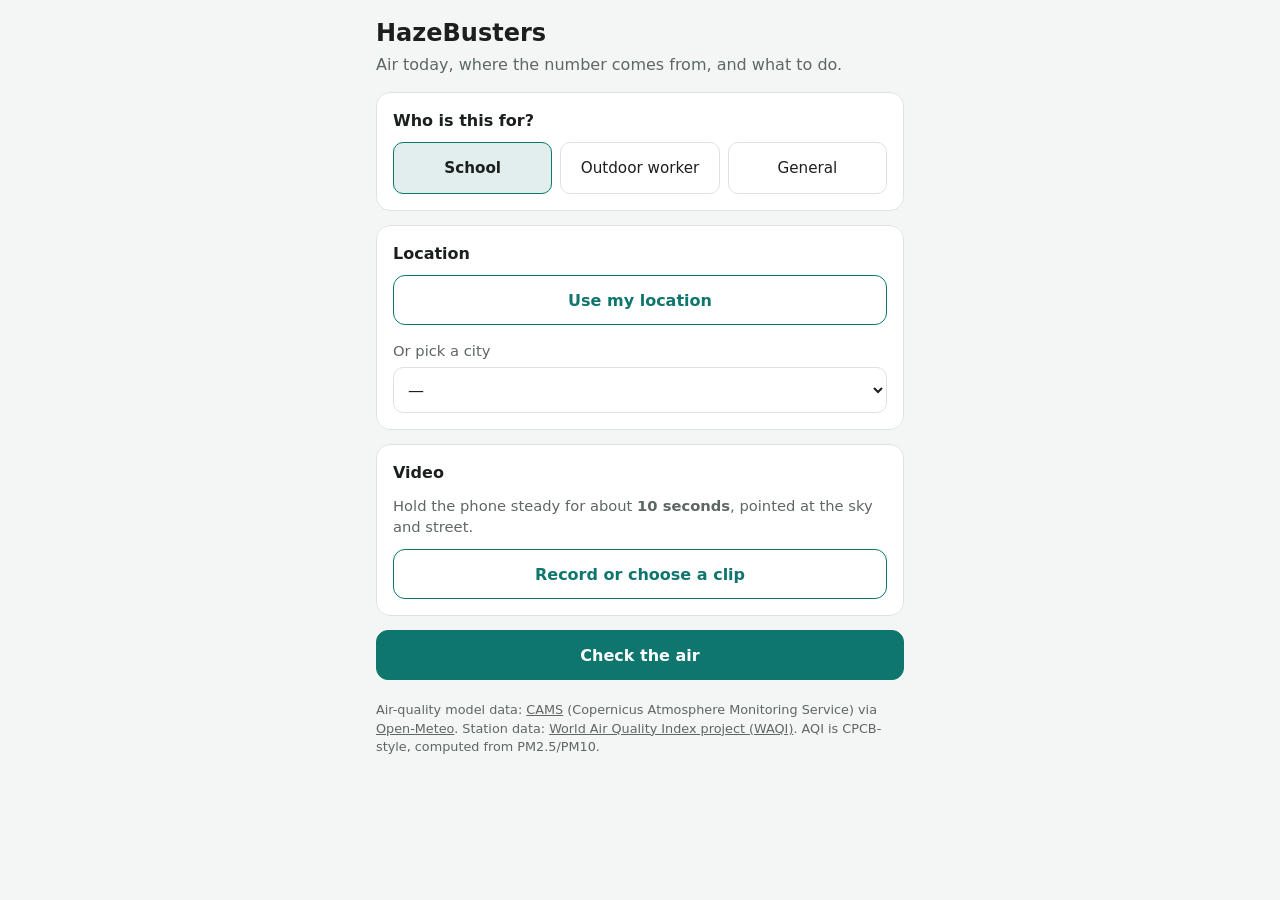
==== frontend/index.html @ 8c5110b2 "frontend: page shell, styles and API_BASE config; gitignore mock results" ====
<!doctype html>
<html lang="en">
<head>
  <meta charset="utf-8">
  <meta name="viewport" content="width=device-width, initial-scale=1, viewport-fit=cover">
  <title>HazeBusters</title>
  <meta name="description" content="How bad the air likely is today, where that number comes from, and what to do.">
  <meta name="theme-color" content="#0f766e">
  <link rel="manifest" href="manifest.webmanifest">
  <link rel="icon" href="icon.svg" type="image/svg+xml">
  <link rel="preconnect" href="https://fonts.googleapis.com">
  <link rel="preconnect" href="https://fonts.gstatic.com" crossorigin>
  <link rel="stylesheet" href="https://fonts.googleapis.com/css2?family=Noto+Sans+Devanagari:wght@400;600&display=swap">
  <link rel="stylesheet" href="styles.css">
</head>
<body>
  <header class="top">
    <h1>HazeBusters</h1>
    <p class="tag">Air today, where the number comes from, and what to do.</p>
  </header>

  <main>
    <!-- Input -->
    <section id="screen-input" class="screen">
      <form id="job-form" novalidate>
        <fieldset class="card">
          <legend>Who is this for?</legend>
          <div class="choices">
            <label class="choice"><input type="radio" name="profile" value="school" checked><span>School</span></label>
            <label class="choice"><input type="radio" name="profile" value="worker"><span>Outdoor worker</span></label>
            <label class="choice"><input type="radio" name="profile" value="general"><span>General</span></label>
          </div>
        </fieldset>

        <fieldset class="card">
          <legend>Location</legend>
          <button type="button" id="btn-locate" class="btn secondary">Use my location</button>
          <p id="loc-status" class="muted" aria-live="polite"></p>
          <label for="city" class="sub">Or pick a city</label>
          <select id="city">
            <option value="">—</option>
            <option value="23.3441,85.3096">Ranchi</option>
            <option value="28.6139,77.2090">Delhi</option>
            <option value="17.3850,78.4867">Hyderabad</option>
            <option value="25.5941,85.1376">Patna</option>
          </select>
        </fieldset>

        <fieldset class="card">
          <legend>Video</legend>
          <p class="hint">Hold the phone steady for about <strong>10 seconds</strong>, pointed at the sky and street.</p>
          <label class="btn secondary file-btn">
            <input type="file" id="video" accept="video/*" capture="environment">
            <span id="video-label">Record or choose a clip</span>
          </label>
        </fieldset>

        <p id="form-error" class="error" role="alert" hidden></p>
        <button type="submit" class="btn primary">Check the air</button>
      </form>
    </section>

    <!-- Progress -->
    <section id="screen-progress" class="screen" hidden>
      <div class="card">
        <ol class="steps">
          <li data-step="create">Starting</li>
          <li data-step="upload">Uploading <span id="upload-pct"></span>
            <progress id="upload-bar" max="100" value="0"></progress></li>
          <li data-step="analyse">Analysing</li>
          <li data-step="done">Done</li>
        </ol>
      </div>
      <div id="progress-error" class="card error-card" hidden>
        <p id="progress-error-msg" role="alert"></p>
        <div class="row">
          <button type="button" id="btn-retry" class="btn primary">Retry</button>
          <button type="button" class="btn secondary js-restart">Start over</button>
        </div>
      </div>
    </section>

    <!-- Result -->
    <section id="screen-result" class="screen" hidden>
      <div id="result"></div>
      <button type="button" class="btn secondary js-restart">New check</button>
    </section>
  </main>

  <footer class="credits">
    <p>Air-quality model data: <a href="https://atmosphere.copernicus.eu/" rel="noopener">CAMS</a>
      (Copernicus Atmosphere Monitoring Service) via <a href="https://open-meteo.com/" rel="noopener">Open-Meteo</a>.
      Station data: <a href="https://aqicn.org/" rel="noopener">World Air Quality Index project (WAQI)</a>.
      AQI is CPCB-style, computed from PM2.5/PM10.</p>
  </footer>

  <script src="config.js"></script>
  <script src="format.js"></script>
  <script src="api.js"></script>
  <script src="result.js"></script>
  <script src="app.js"></script>
</body>
</html>
---- frontend/styles.css ----
:root {
  --bg: #f4f6f5;
  --card: #ffffff;
  --text: #1b1f1e;
  --muted: #5d6764;
  --line: #dde3e1;
  --accent: #0f766e;
  --accent-text: #ffffff;
  --err: #b42318;
  --band0: #2e9d4f;  /* Good/Satisfactory */
  --band1: #e08a00;  /* Moderate/Poor */
  --band2: #b42318;  /* Very Poor/Severe */
  --yes: #2e9d4f;
  --limit: #e08a00;
  --no: #b42318;
  --radius: 14px;
  font-family: system-ui, -apple-system, "Segoe UI", Roboto, sans-serif;
}

@media (prefers-color-scheme: dark) {
  :root {
    --bg: #111514;
    --card: #1b2120;
    --text: #e8eceb;
    --muted: #9aa5a2;
    --line: #2d3533;
    --accent: #2dd4bf;
    --accent-text: #0b1a18;
    --err: #f97066;
  }
}

* { box-sizing: border-box; }

body {
  margin: 0;
  background: var(--bg);
  color: var(--text);
  font-size: 16px;
  line-height: 1.45;
  -webkit-text-size-adjust: 100%;
}

.top, main, .credits {
  max-width: 560px;
  margin: 0 auto;
  padding: 0 16px;
}

.top { padding-top: max(16px, env(safe-area-inset-top)); }
.top h1 { margin: 0; font-size: 1.5rem; }
.tag { margin: 2px 0 16px; color: var(--muted); }

[hidden] { display: none !important; }

.card {
  background: var(--card);
  border: 1px solid var(--line);
  border-radius: var(--radius);
  padding: 16px;
  margin: 0 0 14px;
  min-width: 0;
}

fieldset.card legend {
  float: left;
  width: 100%;
  padding: 0;
  margin-bottom: 10px;
  font-weight: 600;
}
fieldset.card legend + * { clear: both; }

.muted, .sub, .hint { color: var(--muted); font-size: 0.92rem; }
.sub { display: block; margin: 12px 0 6px; }
.hint { margin: 0 0 12px; }

.choices { display: grid; grid-template-columns: repeat(3, 1fr); gap: 8px; }
.choice { position: relative; }
.choice input { position: absolute; opacity: 0; }
.choice span {
  display: flex;
  align-items: center;
  justify-content: center;
  min-height: 52px;
  padding: 8px;
  text-align: center;
  border: 1.5px solid var(--line);
  border-radius: 10px;
  font-size: 0.95rem;
}
.choice input:checked + span { border-color: var(--accent); background: color-mix(in srgb, var(--accent) 12%, transparent); font-weight: 600; }
.choice input:focus-visible + span { outline: 2px solid var(--accent); outline-offset: 2px; }

select {
  width: 100%;
  min-height: 46px;
  padding: 8px 10px;
  font: inherit;
  color: inherit;
  background: var(--card);
  border: 1.5px solid var(--line);
  border-radius: 10px;
}

.btn {
  display: flex;
  align-items: center;
  justify-content: center;
  width: 100%;
  min-height: 50px;
  padding: 10px 16px;
  font: inherit;
  font-weight: 600;
  border-radius: 12px;
  border: 1.5px solid var(--accent);
  cursor: pointer;
  text-align: center;
}
.btn.primary { background: var(--accent); color: var(--accent-text); }
.btn.secondary { background: transparent; color: var(--accent); }
.btn:disabled { opacity: 0.55; }
.row { display: flex; gap: 10px; }
.row .btn { flex: 1; }

.file-btn { position: relative; overflow: hidden; }
.file-btn input { position: absolute; inset: 0; opacity: 0; cursor: pointer; }
#video-label { overflow-wrap: anywhere; }

.error { color: var(--err); font-weight: 600; }
.error-card { border-color: var(--err); }
.error-card p { color: var(--err); font-weight: 600; margin-top: 0; }

/* Progress steps */
.steps { list-style: none; margin: 0; padding: 0; }
.steps li { position: relative; padding: 8px 0 8px 32px; color: var(--muted); }
.steps li::before {
  content: "";
  position: absolute;
  left: 4px;
  top: 12px;
  width: 14px;
  height: 14px;
  border-radius: 50%;
  border: 2px solid var(--line);
}
.steps li.active { color: var(--text); font-weight: 600; }
.steps li.active::before { border-color: var(--accent); border-top-color: transparent; animation: spin 0.9s linear infinite; }
.steps li.done { color: var(--text); }
.steps li.done::before { background: var(--accent); border-color: var(--accent); }
.steps li.failed::before { background: var(--err); border-color: var(--err); }
.steps progress { display: block; width: 100%; height: 8px; margin-top: 6px; }
@keyframes spin { to { transform: rotate(360deg); } }
@media (prefers-reduced-motion: reduce) { .steps li.active::before { animation: none; } }

/* Result */
.decision { border-width: 0; color: #fff; }
.decision.yes { background: var(--yes); }
.decision.limit { background: var(--limit); }
.decision.no { background: var(--no); }
.decision .when { margin: 0; opacity: 0.9; font-size: 0.95rem; }
.decision .verdict { margin: 2px 0 6px; font-size: 1.7rem; line-height: 1.15; }
.decision .window { margin: 0 0 6px; font-size: 1.1rem; font-weight: 600; }
.decision .reason { margin: 0; }

.aqi-head { display: flex; align-items: baseline; gap: 12px; flex-wrap: wrap; }
.aqi-num { font-size: 2.6rem; font-weight: 700; line-height: 1; }
.pill {
  display: inline-block;
  padding: 3px 10px;
  border-radius: 999px;
  color: #fff;
  font-size: 0.9rem;
  font-weight: 600;
}
.b0 { background: var(--band0); }
.b1 { background: var(--band1); }
.b2 { background: var(--band2); }
.card h2 { font-size: 1rem; margin: 0 0 10px; }
.kv { margin: 10px 0 0; }
.kv p { margin: 4px 0; }
.conf-high { color: var(--band0); }
.conf-medium { color: var(--band1); }
.conf-low { color: var(--band2); }
ul.caveats { margin: 8px 0 0; padding-left: 18px; color: var(--muted); font-size: 0.88rem; }

.strip-day { margin: 0 0 12px; }
.strip-day h3 { font-size: 0.9rem; margin: 0 0 6px; color: var(--muted); font-weight: 600; }
.strip { display: flex; gap: 3px; align-items: flex-end; height: 96px; }
.strip .slot { flex: 1; display: flex; flex-direction: column; justify-content: flex-end; height: 100%; min-width: 0; }
.strip .bar { border-radius: 4px 4px 0 0; min-height: 4px; }
.strip .val { font-size: 0.72rem; text-align: center; color: var(--muted); }
.strip-labels { display: flex; gap: 3px; }
.strip-labels span { flex: 1; font-size: 0.7rem; text-align: center; color: var(--muted); min-width: 0; }
.legend { display: flex; gap: 12px; flex-wrap: wrap; font-size: 0.8rem; color: var(--muted); }
.legend i { display: inline-block; width: 10px; height: 10px; border-radius: 2px; margin-right: 4px; vertical-align: -1px; }

.cause { display: flex; justify-content: space-between; padding: 6px 0; border-bottom: 1px solid var(--line); }
.cause:last-of-type { border-bottom: 0; }
.cause .yes { color: var(--err); font-weight: 600; }
.cam { display: block; width: 100%; border-radius: 10px; margin-top: 10px; }

.tabs { display: flex; gap: 6px; margin-bottom: 10px; }
.tabs button {
  flex: 1;
  min-height: 42px;
  font: inherit;
  font-weight: 600;
  color: var(--muted);
  background: transparent;
  border: 1.5px solid var(--line);
  border-radius: 10px;
  cursor: pointer;
}
.tabs button[aria-selected="true"] { color: var(--accent); border-color: var(--accent); }
.advice-text { white-space: pre-line; margin: 0 0 10px; }
[lang="hi"] { font-family: "Noto Sans Devanagari", system-ui, sans-serif; line-height: 1.7; }
audio { width: 100%; }

.credits { padding-top: 8px; padding-bottom: max(24px, env(safe-area-inset-bottom)); color: var(--muted); font-size: 0.8rem; }
.credits a { color: inherit; }
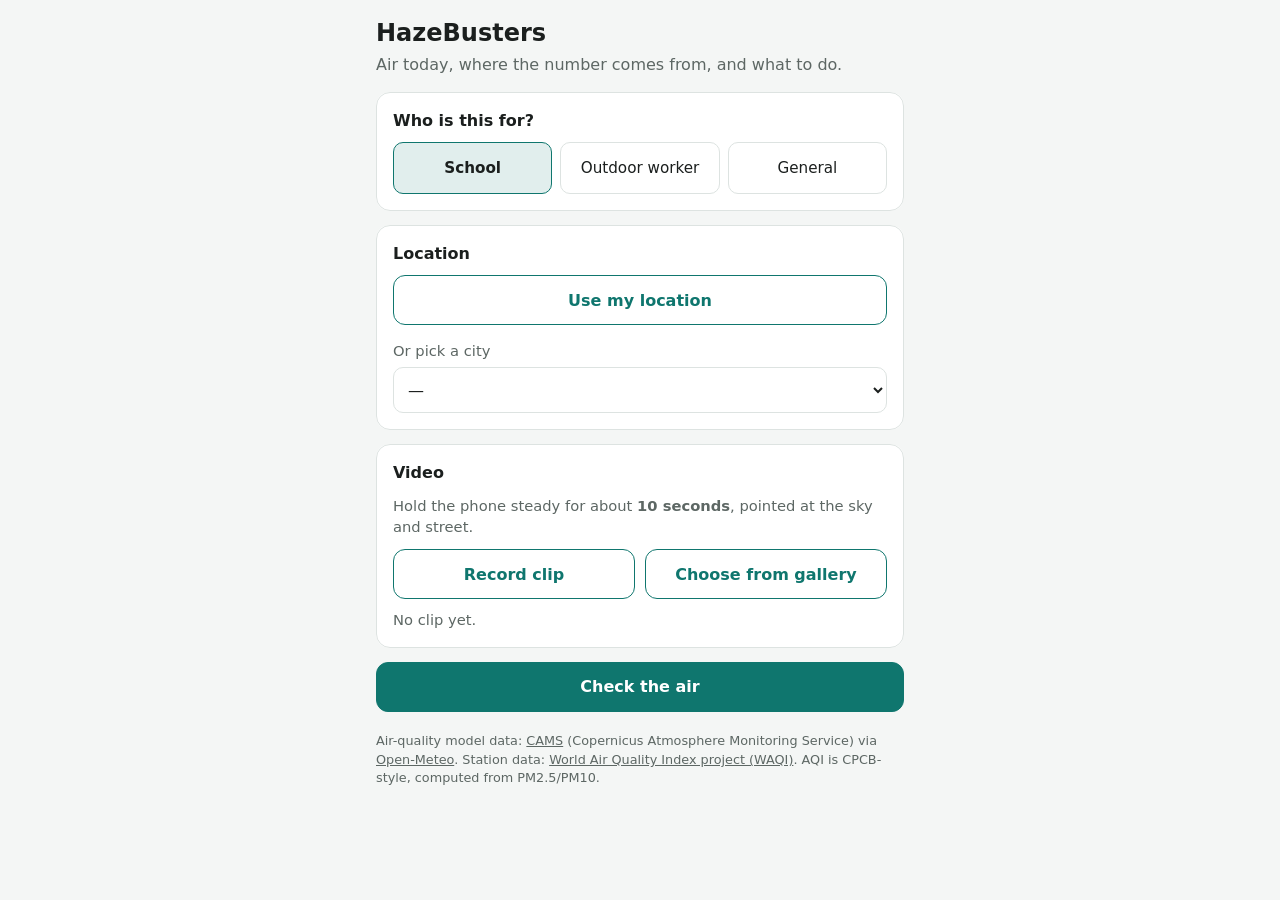
==== commit 25aad688: "frontend: Record clip / Choose from gallery buttons; warn over 30 s, block over 60 s or 100 MB; more" ====
--- a/frontend/index.html
+++ b/frontend/index.html
@@ -43,16 +43,29 @@
             <option value="28.6139,77.2090">Delhi</option>
             <option value="17.3850,78.4867">Hyderabad</option>
             <option value="25.5941,85.1376">Patna</option>
+            <option value="22.8046,86.2029">Jamshedpur</option>
+            <option value="23.7957,86.4304">Dhanbad</option>
+            <option value="22.5726,88.3639">Kolkata</option>
+            <option value="19.0760,72.8777">Mumbai</option>
           </select>
         </fieldset>
 
         <fieldset class="card">
           <legend>Video</legend>
           <p class="hint">Hold the phone steady for about <strong>10 seconds</strong>, pointed at the sky and street.</p>
-          <label class="btn secondary file-btn">
-            <input type="file" id="video" accept="video/*" capture="environment">
-            <span id="video-label">Record or choose a clip</span>
-          </label>
+          <div class="row">
+            <label class="btn secondary file-btn">
+              <input type="file" id="video-record" class="js-video" accept="video/*" capture="environment">
+              <span>Record clip</span>
+            </label>
+            <label class="btn secondary file-btn">
+              <input type="file" id="video-gallery" class="js-video" accept="video/*">
+              <span>Choose from gallery</span>
+            </label>
+          </div>
+          <p id="video-label" class="muted" aria-live="polite">No clip yet.</p>
+          <p id="video-warn" class="warn" hidden></p>
+          <video id="video-probe" muted playsinline preload="metadata" hidden></video>
         </fieldset>
 
         <p id="form-error" class="error" role="alert" hidden></p>
--- a/frontend/styles.css
+++ b/frontend/styles.css
@@ -125,7 +125,8 @@
 
 .file-btn { position: relative; overflow: hidden; }
 .file-btn input { position: absolute; inset: 0; opacity: 0; cursor: pointer; }
-#video-label { overflow-wrap: anywhere; }
+#video-label { margin: 10px 0 0; overflow-wrap: anywhere; }
+.warn { margin: 6px 0 0; color: var(--band1); font-weight: 600; }
 
 .error { color: var(--err); font-weight: 600; }
 .error-card { border-color: var(--err); }
@@ -182,7 +183,10 @@
 .conf-high { color: var(--band0); }
 .conf-medium { color: var(--band1); }
 .conf-low { color: var(--band2); }
-ul.caveats { margin: 8px 0 0; padding-left: 18px; color: var(--muted); font-size: 0.88rem; }
+.caveat { margin: 10px 0 0; color: var(--muted); font-size: 0.88rem; }
+details.caveats { margin-top: 6px; color: var(--muted); font-size: 0.88rem; }
+details.caveats summary { cursor: pointer; padding: 4px 0; color: var(--accent); font-weight: 600; }
+details.caveats ul { margin: 4px 0 0; padding-left: 18px; }
 
 .strip-day { margin: 0 0 12px; }
 .strip-day h3 { font-size: 0.9rem; margin: 0 0 6px; color: var(--muted); font-weight: 600; }
@@ -197,7 +201,8 @@
 
 .cause { display: flex; justify-content: space-between; padding: 6px 0; border-bottom: 1px solid var(--line); }
 .cause:last-of-type { border-bottom: 0; }
-.cause .yes { color: var(--err); font-weight: 600; }
+.cause .likely { color: var(--band2); font-weight: 600; }
+.cause .possible { color: var(--band1); font-weight: 600; }
 .cam { display: block; width: 100%; border-radius: 10px; margin-top: 10px; }
 
 .tabs { display: flex; gap: 6px; margin-bottom: 10px; }
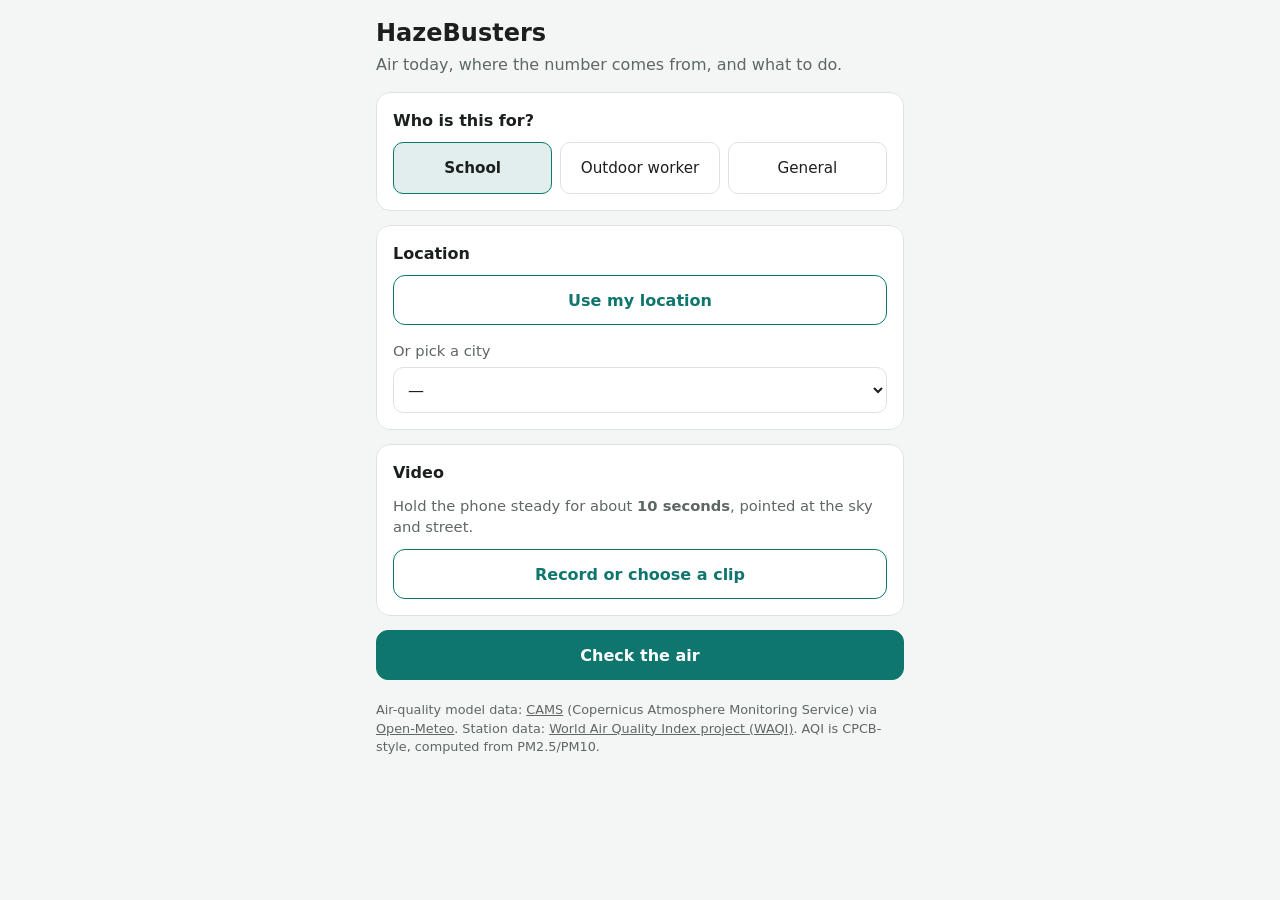
==== commit 4355205a: "Merge remote-tracking branch 'origin/main' into ml/yolo-vehicles" ====
--- a/frontend/index.html
+++ b/frontend/index.html
@@ -43,29 +43,16 @@
             <option value="28.6139,77.2090">Delhi</option>
             <option value="17.3850,78.4867">Hyderabad</option>
             <option value="25.5941,85.1376">Patna</option>
-            <option value="22.8046,86.2029">Jamshedpur</option>
-            <option value="23.7957,86.4304">Dhanbad</option>
-            <option value="22.5726,88.3639">Kolkata</option>
-            <option value="19.0760,72.8777">Mumbai</option>
           </select>
         </fieldset>
 
         <fieldset class="card">
           <legend>Video</legend>
           <p class="hint">Hold the phone steady for about <strong>10 seconds</strong>, pointed at the sky and street.</p>
-          <div class="row">
-            <label class="btn secondary file-btn">
-              <input type="file" id="video-record" class="js-video" accept="video/*" capture="environment">
-              <span>Record clip</span>
-            </label>
-            <label class="btn secondary file-btn">
-              <input type="file" id="video-gallery" class="js-video" accept="video/*">
-              <span>Choose from gallery</span>
-            </label>
-          </div>
-          <p id="video-label" class="muted" aria-live="polite">No clip yet.</p>
-          <p id="video-warn" class="warn" hidden></p>
-          <video id="video-probe" muted playsinline preload="metadata" hidden></video>
+          <label class="btn secondary file-btn">
+            <input type="file" id="video" accept="video/*" capture="environment">
+            <span id="video-label">Record or choose a clip</span>
+          </label>
         </fieldset>
 
         <p id="form-error" class="error" role="alert" hidden></p>
--- a/frontend/styles.css
+++ b/frontend/styles.css
@@ -125,8 +125,7 @@
 
 .file-btn { position: relative; overflow: hidden; }
 .file-btn input { position: absolute; inset: 0; opacity: 0; cursor: pointer; }
-#video-label { margin: 10px 0 0; overflow-wrap: anywhere; }
-.warn { margin: 6px 0 0; color: var(--band1); font-weight: 600; }
+#video-label { overflow-wrap: anywhere; }
 
 .error { color: var(--err); font-weight: 600; }
 .error-card { border-color: var(--err); }
@@ -183,10 +182,7 @@
 .conf-high { color: var(--band0); }
 .conf-medium { color: var(--band1); }
 .conf-low { color: var(--band2); }
-.caveat { margin: 10px 0 0; color: var(--muted); font-size: 0.88rem; }
-details.caveats { margin-top: 6px; color: var(--muted); font-size: 0.88rem; }
-details.caveats summary { cursor: pointer; padding: 4px 0; color: var(--accent); font-weight: 600; }
-details.caveats ul { margin: 4px 0 0; padding-left: 18px; }
+ul.caveats { margin: 8px 0 0; padding-left: 18px; color: var(--muted); font-size: 0.88rem; }
 
 .strip-day { margin: 0 0 12px; }
 .strip-day h3 { font-size: 0.9rem; margin: 0 0 6px; color: var(--muted); font-weight: 600; }
@@ -201,8 +197,7 @@
 
 .cause { display: flex; justify-content: space-between; padding: 6px 0; border-bottom: 1px solid var(--line); }
 .cause:last-of-type { border-bottom: 0; }
-.cause .likely { color: var(--band2); font-weight: 600; }
-.cause .possible { color: var(--band1); font-weight: 600; }
+.cause .yes { color: var(--err); font-weight: 600; }
 .cam { display: block; width: 100%; border-radius: 10px; margin-top: 10px; }
 
 .tabs { display: flex; gap: 6px; margin-bottom: 10px; }
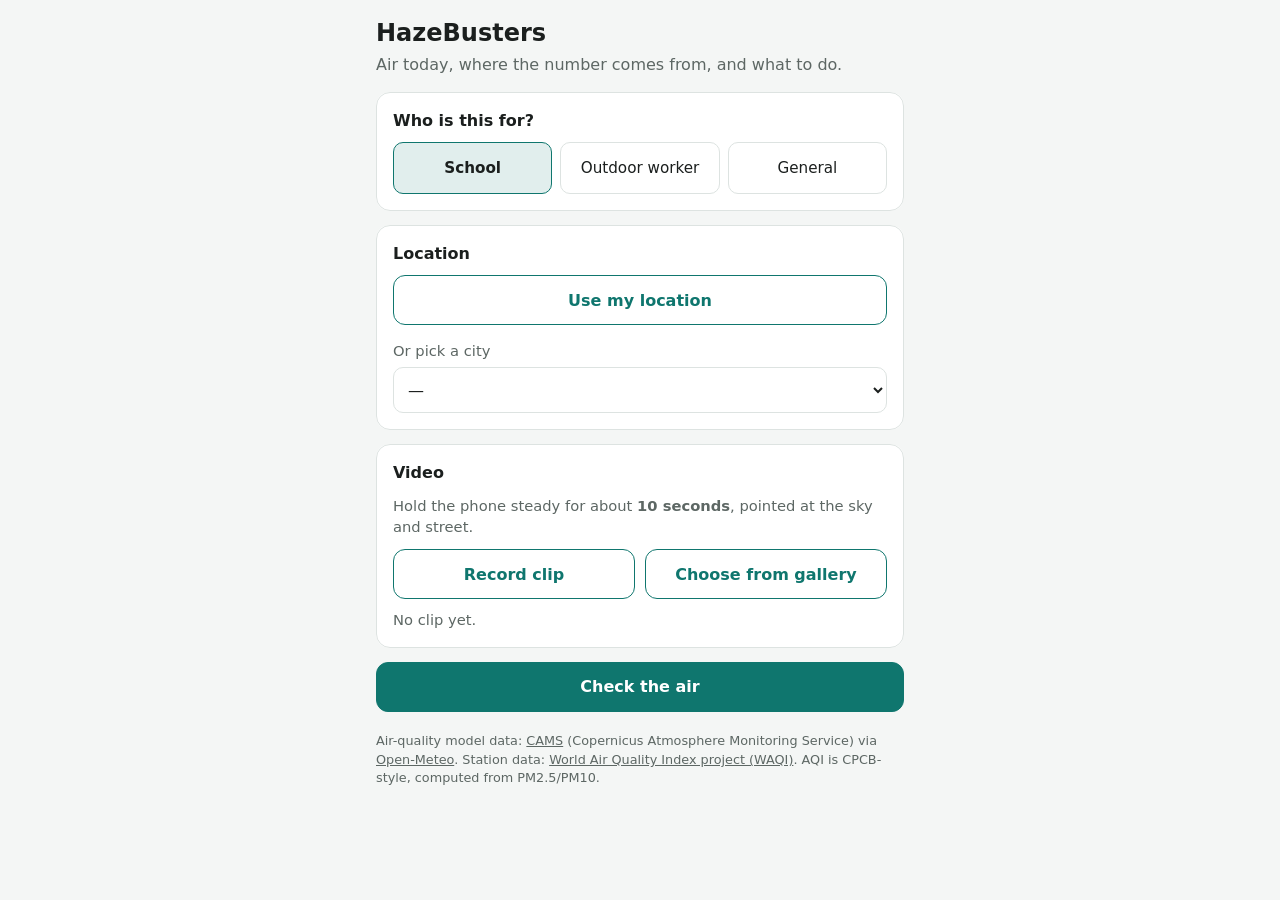
==== commit 76581c46: "Merge pull request #7 from ASR222/frontend/pwa frontend: phone-test fixes (smoke wording, caveats, g" ====
--- a/frontend/index.html
+++ b/frontend/index.html
@@ -43,16 +43,29 @@
             <option value="28.6139,77.2090">Delhi</option>
             <option value="17.3850,78.4867">Hyderabad</option>
             <option value="25.5941,85.1376">Patna</option>
+            <option value="22.8046,86.2029">Jamshedpur</option>
+            <option value="23.7957,86.4304">Dhanbad</option>
+            <option value="22.5726,88.3639">Kolkata</option>
+            <option value="19.0760,72.8777">Mumbai</option>
           </select>
         </fieldset>
 
         <fieldset class="card">
           <legend>Video</legend>
           <p class="hint">Hold the phone steady for about <strong>10 seconds</strong>, pointed at the sky and street.</p>
-          <label class="btn secondary file-btn">
-            <input type="file" id="video" accept="video/*" capture="environment">
-            <span id="video-label">Record or choose a clip</span>
-          </label>
+          <div class="row">
+            <label class="btn secondary file-btn">
+              <input type="file" id="video-record" class="js-video" accept="video/*" capture="environment">
+              <span>Record clip</span>
+            </label>
+            <label class="btn secondary file-btn">
+              <input type="file" id="video-gallery" class="js-video" accept="video/*">
+              <span>Choose from gallery</span>
+            </label>
+          </div>
+          <p id="video-label" class="muted" aria-live="polite">No clip yet.</p>
+          <p id="video-warn" class="warn" hidden></p>
+          <video id="video-probe" muted playsinline preload="metadata" hidden></video>
         </fieldset>
 
         <p id="form-error" class="error" role="alert" hidden></p>
--- a/frontend/styles.css
+++ b/frontend/styles.css
@@ -125,7 +125,8 @@
 
 .file-btn { position: relative; overflow: hidden; }
 .file-btn input { position: absolute; inset: 0; opacity: 0; cursor: pointer; }
-#video-label { overflow-wrap: anywhere; }
+#video-label { margin: 10px 0 0; overflow-wrap: anywhere; }
+.warn { margin: 6px 0 0; color: var(--band1); font-weight: 600; }
 
 .error { color: var(--err); font-weight: 600; }
 .error-card { border-color: var(--err); }
@@ -182,7 +183,10 @@
 .conf-high { color: var(--band0); }
 .conf-medium { color: var(--band1); }
 .conf-low { color: var(--band2); }
-ul.caveats { margin: 8px 0 0; padding-left: 18px; color: var(--muted); font-size: 0.88rem; }
+.caveat { margin: 10px 0 0; color: var(--muted); font-size: 0.88rem; }
+details.caveats { margin-top: 6px; color: var(--muted); font-size: 0.88rem; }
+details.caveats summary { cursor: pointer; padding: 4px 0; color: var(--accent); font-weight: 600; }
+details.caveats ul { margin: 4px 0 0; padding-left: 18px; }
 
 .strip-day { margin: 0 0 12px; }
 .strip-day h3 { font-size: 0.9rem; margin: 0 0 6px; color: var(--muted); font-weight: 600; }
@@ -197,7 +201,8 @@
 
 .cause { display: flex; justify-content: space-between; padding: 6px 0; border-bottom: 1px solid var(--line); }
 .cause:last-of-type { border-bottom: 0; }
-.cause .yes { color: var(--err); font-weight: 600; }
+.cause .likely { color: var(--band2); font-weight: 600; }
+.cause .possible { color: var(--band1); font-weight: 600; }
 .cam { display: block; width: 100%; border-radius: 10px; margin-top: 10px; }
 
 .tabs { display: flex; gap: 6px; margin-bottom: 10px; }
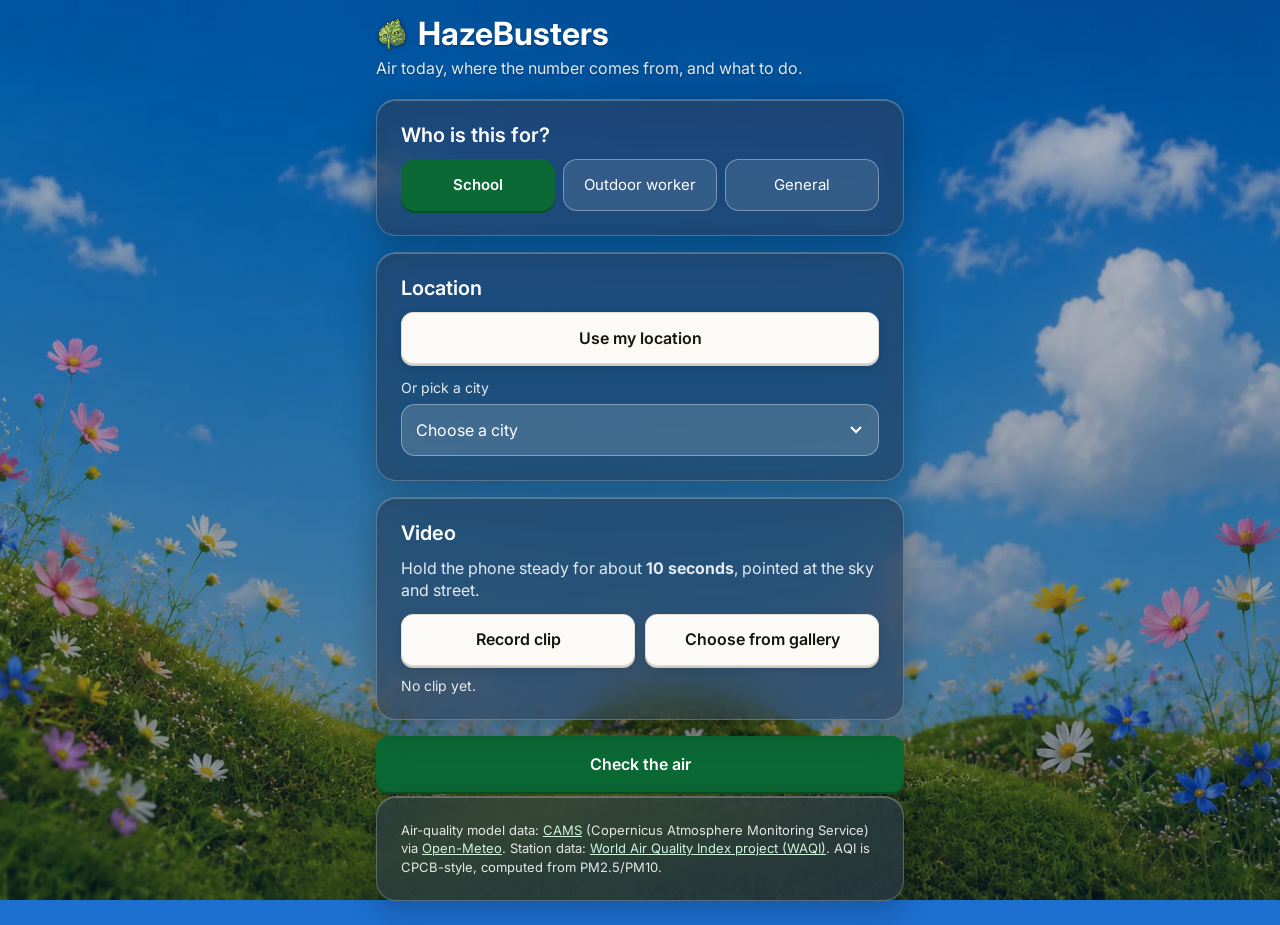
==== commit 0c1ffa7a: "frontend: glass-over-sky reskin per design/DESIGN.md (plain CSS): static WebP sky with mobile blur a" ====
--- a/frontend/index.html
+++ b/frontend/index.html
@@ -5,17 +5,29 @@
   <meta name="viewport" content="width=device-width, initial-scale=1, viewport-fit=cover">
   <title>HazeBusters</title>
   <meta name="description" content="How bad the air likely is today, where that number comes from, and what to do.">
-  <meta name="theme-color" content="#0f766e">
+  <meta name="theme-color" content="#0b3d78">
   <link rel="manifest" href="manifest.webmanifest">
-  <link rel="icon" href="icon.svg" type="image/svg+xml">
+  <link rel="icon" href="icons/leaf-32.png" type="image/png" sizes="32x32">
+  <link rel="apple-touch-icon" href="icons/leaf-192.png">
+  <link rel="preload" as="image" href="bg/bg-portrait.webp" media="(max-width: 767px)" fetchpriority="high">
+  <link rel="preload" as="image" href="bg/bg.webp" media="(min-width: 768px)" fetchpriority="high">
   <link rel="preconnect" href="https://fonts.googleapis.com">
   <link rel="preconnect" href="https://fonts.gstatic.com" crossorigin>
-  <link rel="stylesheet" href="https://fonts.googleapis.com/css2?family=Noto+Sans+Devanagari:wght@400;600&display=swap">
+  <link rel="stylesheet" href="https://fonts.googleapis.com/css2?family=Inter:wght@400;500;600;700&family=JetBrains+Mono:wght@400;500;700&family=Noto+Sans+Devanagari:wght@400;600&display=swap">
   <link rel="stylesheet" href="styles.css">
 </head>
 <body>
+  <!-- Static sky: one fixed layer (not background-attachment: fixed, which iOS Safari breaks). -->
+  <div class="sky" aria-hidden="true">
+    <picture>
+      <source media="(max-width: 767px)" srcset="bg/bg-portrait.webp">
+      <img src="bg/bg.webp" alt="" fetchpriority="high" decoding="async">
+    </picture>
+    <div class="scrim"></div>
+  </div>
+
   <header class="top">
-    <h1>HazeBusters</h1>
+    <h1><img class="mark" src="icons/leaf-192.png" alt="" width="32" height="32">HazeBusters</h1>
     <p class="tag">Air today, where the number comes from, and what to do.</p>
   </header>
 
@@ -38,7 +50,7 @@
           <p id="loc-status" class="muted" aria-live="polite"></p>
           <label for="city" class="sub">Or pick a city</label>
           <select id="city">
-            <option value="">—</option>
+            <option value="">Choose a city</option>
             <option value="23.3441,85.3096">Ranchi</option>
             <option value="28.6139,77.2090">Delhi</option>
             <option value="17.3850,78.4867">Hyderabad</option>
@@ -47,6 +59,7 @@
             <option value="23.7957,86.4304">Dhanbad</option>
             <option value="22.5726,88.3639">Kolkata</option>
             <option value="19.0760,72.8777">Mumbai</option>
+            <option value="22.7196,75.8577">Indore</option>
           </select>
         </fieldset>
 
@@ -100,7 +113,7 @@
     </section>
   </main>
 
-  <footer class="credits">
+  <footer class="credits card">
     <p>Air-quality model data: <a href="https://atmosphere.copernicus.eu/" rel="noopener">CAMS</a>
       (Copernicus Atmosphere Monitoring Service) via <a href="https://open-meteo.com/" rel="noopener">Open-Meteo</a>.
       Station data: <a href="https://aqicn.org/" rel="noopener">World Air Quality Index project (WAQI)</a>.
--- a/frontend/styles.css
+++ b/frontend/styles.css
@@ -1,80 +1,146 @@
+/* Glass-over-sky look (design/DESIGN.md §4, §5, §7b, §8), plain CSS. */
 :root {
-  --bg: #f4f6f5;
-  --card: #ffffff;
-  --text: #1b1f1e;
-  --muted: #5d6764;
-  --line: #dde3e1;
-  --accent: #0f766e;
-  --accent-text: #ffffff;
-  --err: #b42318;
-  --band0: #2e9d4f;  /* Good/Satisfactory */
-  --band1: #e08a00;  /* Moderate/Poor */
-  --band2: #b42318;  /* Very Poor/Severe */
-  --yes: #2e9d4f;
-  --limit: #e08a00;
-  --no: #b42318;
-  --radius: 14px;
-  font-family: system-ui, -apple-system, "Segoe UI", Roboto, sans-serif;
-}
-
-@media (prefers-color-scheme: dark) {
-  :root {
-    --bg: #111514;
-    --card: #1b2120;
-    --text: #e8eceb;
-    --muted: #9aa5a2;
-    --line: #2d3533;
-    --accent: #2dd4bf;
-    --accent-text: #0b1a18;
-    --err: #f97066;
-  }
-}
+  color-scheme: dark;
+
+  /* Glass (§5). --glass-tint is a navy layer under the white glass so white text keeps AA over the brightest clouds. */
+  --glass-bg: rgb(255 255 255 / 0.10);
+  --glass-bg-strong: rgb(255 255 255 / 0.16);
+  --glass-tint: rgb(4 22 48 / 0.58);
+  --glass-border: rgb(255 255 255 / 0.22);
+  --glass-highlight: inset 0 1px 0 rgb(255 255 255 / 0.25);
+  --glass-shadow: 0 8px 32px rgb(0 0 0 / 0.25);
+  --glass-blur: 14px;
+  --glass-fallback: rgb(15 25 30 / 0.85);
+  --bg-blur-mobile: 8px;
+
+  /* Text */
+  --text: #ffffff;
+  --text-2: rgb(255 255 255 / 0.88);  /* DESIGN.md says 0.78; 0.88 keeps AA with a white cloud behind the card */
+  --muted: rgb(255 255 255 / 0.62);
+  --link-on-glass: #cff5dc;
+
+  /* Brand */
+  --brand: #0b6935;
+  --brand-hover: #0f7d3f;
+  --brand-pressed: #08502a;
+  --brand-disabled: #8eb8a0;
+  --brand-bright: #1fa256;
+  --warm-white: #fbfaf7;
+  --ink: #17130e;
+  --orange: #ff9a33;
+  --peach: #ffdfd2;
+
+  /* AQI (CPCB) — only for AQI meaning */
+  --aqi-good: #22c55e;
+  --aqi-satisfactory: #84cc16;
+  --aqi-moderate: #f59e0b;
+  --aqi-poor: #f97316;
+  --aqi-very-poor: #ef4444;
+  --aqi-severe: #b91c1c;
+  --amber: #fbbf24;
+  --amber-text: #fde68a;  /* amber text on glass: AA over the brightest sky */
+
+  --r-card: 20px;
+  --r-ctl: 14px;
+  --r-btn: 12px;
+  --pad: 16px;
+  --gap: 12px;
+
+  font-family: Inter, "Noto Sans Devanagari", system-ui, -apple-system, "Segoe UI", Roboto, sans-serif;
+}
+
+@media (min-width: 640px) { :root { --pad: 24px; --gap: 16px; } }
+@media (min-width: 768px) { :root { --glass-blur: 20px; } }
 
 * { box-sizing: border-box; }
-
+[hidden] { display: none !important; }
+
+html { background: #1d6fd0; }  /* behind the sky layer while the image loads */
 body {
   margin: 0;
-  background: var(--bg);
   color: var(--text);
   font-size: 16px;
-  line-height: 1.45;
+  line-height: 1.4;
   -webkit-text-size-adjust: 100%;
 }
 
-.top, main, .credits {
-  max-width: 560px;
-  margin: 0 auto;
-  padding: 0 16px;
-}
-
-.top { padding-top: max(16px, env(safe-area-inset-top)); }
-.top h1 { margin: 0; font-size: 1.5rem; }
-.tag { margin: 2px 0 16px; color: var(--muted); }
-
-[hidden] { display: none !important; }
-
+/* --- Background (§4) ---------------------------------------------------- */
+.sky { position: fixed; inset: 0; z-index: -1; overflow: hidden; background: #1d6fd0; }
+.sky img {
+  display: block;
+  width: 100%;
+  height: 100%;
+  object-fit: cover;
+  object-position: center bottom;
+  filter: blur(var(--bg-blur-mobile));
+  transform: scale(1.06);
+}
+.sky .scrim { position: absolute; inset: 0; background: linear-gradient(to bottom, rgb(0 20 50 / 0.30), rgb(0 20 50 / 0.46)); }
+@media (min-width: 768px) { .sky img { filter: none; transform: none; } }
+
+/* --- Layout (§6) -------------------------------------------------------- */
+.top, main { max-width: 560px; margin-left: auto; margin-right: auto; }
+.top { padding: calc(16px + env(safe-area-inset-top)) 16px 4px; }
+main { padding: 0 16px; }
+.top h1 {
+  display: flex;
+  align-items: center;
+  gap: 10px;
+  margin: 0;
+  font-size: 28px;
+  line-height: 1.15;
+  font-weight: 700;
+  text-shadow: 0 1px 2px rgb(0 0 0 / 0.35);
+}
+.mark { width: 32px; height: 32px; image-rendering: pixelated; filter: drop-shadow(0 1px 2px rgb(0 0 0 / 0.35)); }
+.tag { margin: 4px 0 16px; color: var(--text-2); text-shadow: 0 1px 2px rgb(0 0 0 / 0.35); }
+@media (min-width: 768px) { .top h1 { font-size: 32px; } }
+
+/* --- Glass card (§5) ---------------------------------------------------- */
 .card {
-  background: var(--card);
-  border: 1px solid var(--line);
-  border-radius: var(--radius);
-  padding: 16px;
-  margin: 0 0 14px;
+  background: linear-gradient(var(--glass-bg), var(--glass-bg)), var(--glass-tint);
+  -webkit-backdrop-filter: blur(var(--glass-blur)) saturate(140%);
+  backdrop-filter: blur(var(--glass-blur)) saturate(140%);
+  border: 1px solid var(--glass-border);
+  box-shadow: var(--glass-shadow), var(--glass-highlight);
+  border-radius: var(--r-card);
+  padding: var(--pad);
+  margin: 0 0 var(--gap);
   min-width: 0;
+}
+@supports not ((backdrop-filter: blur(1px)) or (-webkit-backdrop-filter: blur(1px))) {
+  .card { background: var(--glass-fallback); }
 }
 
 fieldset.card legend {
   float: left;
   width: 100%;
   padding: 0;
-  margin-bottom: 10px;
+  margin-bottom: 12px;
+  font-size: 18px;
   font-weight: 600;
+  line-height: 1.15;
 }
 fieldset.card legend + * { clear: both; }
-
-.muted, .sub, .hint { color: var(--muted); font-size: 0.92rem; }
-.sub { display: block; margin: 12px 0 6px; }
-.hint { margin: 0 0 12px; }
-
+.card h2 { font-size: 18px; font-weight: 600; line-height: 1.15; margin: 0 0 12px; }
+@media (min-width: 768px) { .card h2, fieldset.card legend { font-size: 20px; } }
+
+.muted, .sub { color: var(--text-2); font-size: 13px; }
+@media (min-width: 768px) { .muted, .sub { font-size: 14px; } }
+.sub { display: block; margin: 14px 0 6px; }
+.hint { margin: 0 0 12px; color: var(--text-2); }
+.eyebrow {
+  font-family: "JetBrains Mono", ui-monospace, monospace;
+  font-size: 12px;
+  font-weight: 500;
+  text-transform: uppercase;
+  letter-spacing: 0.06em;
+}
+.meta { display: inline-block; margin: 0 0 10px; padding: 4px 10px; color: var(--text); background: var(--glass-tint); border-radius: 9999px; }
+
+a { color: var(--link-on-glass); }
+
+/* --- Profile toggle (§7) ------------------------------------------------ */
 .choices { display: grid; grid-template-columns: repeat(3, 1fr); gap: 8px; }
 .choice { position: relative; }
 .choice input { position: absolute; opacity: 0; }
@@ -83,144 +149,256 @@
   align-items: center;
   justify-content: center;
   min-height: 52px;
-  padding: 8px;
+  padding: 8px 6px;
   text-align: center;
-  border: 1.5px solid var(--line);
-  border-radius: 10px;
-  font-size: 0.95rem;
-}
-.choice input:checked + span { border-color: var(--accent); background: color-mix(in srgb, var(--accent) 12%, transparent); font-weight: 600; }
-.choice input:focus-visible + span { outline: 2px solid var(--accent); outline-offset: 2px; }
-
+  font-size: 15px;
+  line-height: 1.2;
+  background: rgb(255 255 255 / 0.10);
+  border: 1px solid rgb(255 255 255 / 0.35);
+  border-radius: var(--r-ctl);
+  cursor: pointer;
+  transition: background 150ms ease;
+}
+.choice input:checked + span { background: var(--brand); border-color: var(--brand); font-weight: 600; box-shadow: 0 2px 0 var(--brand-pressed); }
+.choice input:focus-visible + span { outline: 2px solid #fff; outline-offset: 2px; }
+@media (hover: hover) { .choice input:not(:checked) + span:hover { background: rgb(255 255 255 / 0.16); } }
+
+/* --- Select ------------------------------------------------------------- */
 select {
   width: 100%;
-  min-height: 46px;
-  padding: 8px 10px;
+  min-height: 52px;
+  padding: 10px 40px 10px 14px;
   font: inherit;
-  color: inherit;
-  background: var(--card);
-  border: 1.5px solid var(--line);
-  border-radius: 10px;
-}
-
+  color: var(--text);
+  background: var(--glass-bg-strong) url("data:image/svg+xml,%3Csvg xmlns='http://www.w3.org/2000/svg' width='12' height='8'%3E%3Cpath d='M1 1l5 5 5-5' fill='none' stroke='white' stroke-width='2'/%3E%3C/svg%3E") no-repeat right 16px center;
+  border: 1px solid rgb(255 255 255 / 0.35);
+  border-radius: var(--r-ctl);
+  appearance: none;
+  -webkit-appearance: none;
+}
+select:focus-visible { outline: 2px solid #fff; outline-offset: 2px; }
+select option { color: var(--ink); background: #fff; }
+
+/* --- Buttons (§7b) ------------------------------------------------------ */
 .btn {
   display: flex;
   align-items: center;
   justify-content: center;
+  gap: 8px;
   width: 100%;
-  min-height: 50px;
+  min-height: 52px;
   padding: 10px 16px;
   font: inherit;
+  font-size: 16px;
   font-weight: 600;
-  border-radius: 12px;
-  border: 1.5px solid var(--accent);
+  line-height: 1.2;
+  text-align: center;
+  text-decoration: none;
+  border-radius: var(--r-btn);
+  border: 1px solid transparent;
   cursor: pointer;
-  text-align: center;
-}
-.btn.primary { background: var(--accent); color: var(--accent-text); }
-.btn.secondary { background: transparent; color: var(--accent); }
-.btn:disabled { opacity: 0.55; }
+  transition: background-color 150ms ease, transform 150ms ease, box-shadow 150ms ease;
+}
+.btn.primary { background: var(--brand); color: #fff; box-shadow: 0 2px 0 var(--brand-pressed), 0 4px 12px rgb(0 0 0 / 0.20); }
+.btn.secondary { background: var(--warm-white); color: var(--ink); border-color: #e3dfd6; box-shadow: 0 2px 0 #cfcabf, 0 4px 12px rgb(0 0 0 / 0.15); }
+button.btn.primary[type="submit"] { min-height: 56px; }
+@media (hover: hover) {
+  .btn.primary:hover:not(:disabled) { background: var(--brand-hover); transform: translateY(-1px); box-shadow: 0 2px 0 var(--brand-pressed), 0 8px 18px rgb(0 0 0 / 0.25); }
+  .btn.secondary:hover:not(:disabled) { background: #fff; transform: translateY(-1px); box-shadow: 0 2px 0 #cfcabf, 0 8px 18px rgb(0 0 0 / 0.20); }
+}
+.btn.primary:active:not(:disabled) { background: var(--brand-pressed); transform: translateY(1px); box-shadow: 0 1px 0 var(--brand-pressed); }
+.btn.secondary:active:not(:disabled) { background: #efece7; transform: translateY(1px); box-shadow: 0 1px 0 #cfcabf; }
+.btn:focus-visible, .file-btn:focus-within { outline: 2px solid #fff; outline-offset: 2px; }
+.btn:disabled { cursor: not-allowed; box-shadow: none; }
+.btn.primary:disabled { background: var(--brand-disabled); }
+.btn.secondary:disabled { opacity: 0.6; }
+.btn[aria-busy="true"] { cursor: progress; }
+@media (prefers-reduced-motion: reduce) { .btn, .btn:hover, .btn:active { transform: none !important; } }
+
 .row { display: flex; gap: 10px; }
 .row .btn { flex: 1; }
-
 .file-btn { position: relative; overflow: hidden; }
 .file-btn input { position: absolute; inset: 0; opacity: 0; cursor: pointer; }
 #video-label { margin: 10px 0 0; overflow-wrap: anywhere; }
-.warn { margin: 6px 0 0; color: var(--band1); font-weight: 600; }
-
-.error { color: var(--err); font-weight: 600; }
-.error-card { border-color: var(--err); }
-.error-card p { color: var(--err); font-weight: 600; margin-top: 0; }
-
-/* Progress steps */
+#loc-status { margin: 10px 0 0; }
+#loc-status:empty { display: none; }
+
+/* Messages: orange/peach (red is reserved for AQI). */
+.warn, .error, .error-card p {
+  margin: 8px 0 0;
+  padding: 8px 12px;
+  color: var(--peach);
+  font-weight: 600;
+  border-left: 3px solid var(--orange);
+  background: rgb(0 0 0 / 0.30);
+  border-radius: 8px;
+}
+#form-error { margin: 0 0 var(--gap); }
+.error-card { border-color: var(--orange); }
+.error-card p { margin: 0 0 12px; }
+
+/* --- Progress ----------------------------------------------------------- */
 .steps { list-style: none; margin: 0; padding: 0; }
-.steps li { position: relative; padding: 8px 0 8px 32px; color: var(--muted); }
+.steps li { position: relative; padding: 10px 0 10px 34px; color: var(--text-2); }
 .steps li::before {
   content: "";
   position: absolute;
   left: 4px;
-  top: 12px;
-  width: 14px;
-  height: 14px;
+  top: 13px;
+  width: 16px;
+  height: 16px;
   border-radius: 50%;
-  border: 2px solid var(--line);
+  border: 2px solid rgb(255 255 255 / 0.45);
 }
 .steps li.active { color: var(--text); font-weight: 600; }
-.steps li.active::before { border-color: var(--accent); border-top-color: transparent; animation: spin 0.9s linear infinite; }
+.steps li.active::before { border-color: var(--brand-bright); border-top-color: transparent; animation: spin 0.9s linear infinite; }
 .steps li.done { color: var(--text); }
-.steps li.done::before { background: var(--accent); border-color: var(--accent); }
-.steps li.failed::before { background: var(--err); border-color: var(--err); }
-.steps progress { display: block; width: 100%; height: 8px; margin-top: 6px; }
+.steps li.done::before { background: var(--brand-bright); border-color: var(--brand-bright); }
+.steps li.failed::before { background: var(--orange); border-color: var(--orange); }
+.steps progress { display: block; width: 100%; height: 8px; margin-top: 8px; appearance: none; -webkit-appearance: none; border: 0; border-radius: 99px; background: rgb(255 255 255 / 0.2); overflow: hidden; }
+.steps progress::-webkit-progress-bar { background: rgb(255 255 255 / 0.2); }
+.steps progress::-webkit-progress-value { background: var(--brand-bright); }
+.steps progress::-moz-progress-bar { background: var(--brand-bright); }
 @keyframes spin { to { transform: rotate(360deg); } }
-@media (prefers-reduced-motion: reduce) { .steps li.active::before { animation: none; } }
-
-/* Result */
-.decision { border-width: 0; color: #fff; }
-.decision.yes { background: var(--yes); }
-.decision.limit { background: var(--limit); }
-.decision.no { background: var(--no); }
-.decision .when { margin: 0; opacity: 0.9; font-size: 0.95rem; }
-.decision .verdict { margin: 2px 0 6px; font-size: 1.7rem; line-height: 1.15; }
-.decision .window { margin: 0 0 6px; font-size: 1.1rem; font-weight: 600; }
-.decision .reason { margin: 0; }
-
-.aqi-head { display: flex; align-items: baseline; gap: 12px; flex-wrap: wrap; }
-.aqi-num { font-size: 2.6rem; font-weight: 700; line-height: 1; }
-.pill {
+
+/* --- Result ------------------------------------------------------------- */
+#result .card, #result .share { animation: rise 250ms ease-out both; }
+#result > :nth-child(3) { animation-delay: 40ms; }
+#result > :nth-child(4) { animation-delay: 80ms; }
+#result > :nth-child(5) { animation-delay: 120ms; }
+#result > :nth-child(6) { animation-delay: 160ms; }
+#result > :nth-child(7) { animation-delay: 200ms; }
+@keyframes rise { from { transform: translateY(12px); opacity: 0; } to { transform: none; opacity: 1; } }
+
+/* AQI colour classes (by CPCB category) */
+.c-good { --c: var(--aqi-good); --t: rgb(34 197 94 / 0.28); }
+.c-satisfactory { --c: var(--aqi-satisfactory); --t: rgb(132 204 22 / 0.28); }
+.c-moderate { --c: var(--aqi-moderate); --t: rgb(245 158 11 / 0.30); }
+.c-poor { --c: var(--aqi-poor); --t: rgb(249 115 22 / 0.30); }
+.c-very-poor { --c: var(--aqi-very-poor); --t: rgb(239 68 68 / 0.30); }
+.c-severe { --c: var(--aqi-severe); --t: rgb(185 28 28 / 0.35); }
+
+/* Verdict hero: tinted glass + band border + icon and word (§7) */
+.decision { --c: var(--aqi-good); --t: rgb(34 197 94 / 0.28); }
+.decision.limit { --c: var(--aqi-moderate); --t: rgb(245 158 11 / 0.30); }
+.decision.no { --c: var(--aqi-very-poor); --t: rgb(239 68 68 / 0.30); }
+.card.decision { background: linear-gradient(var(--t), var(--t)), var(--glass-tint); border-color: var(--c); }
+.decision .when { margin: 0; color: var(--text-2); }
+.decision .verdict { display: flex; align-items: center; gap: 10px; margin: 6px 0 4px; font-size: 28px; line-height: 1.15; font-weight: 700; }
+.decision .verdict::before {
+  flex: none;
+  display: grid;
+  place-items: center;
+  width: 32px;
+  height: 32px;
+  border-radius: 50%;
+  background: var(--c);
+  color: #0b1a10;
+  font-size: 18px;
+  font-weight: 700;
+  content: "✓";
+}
+.decision.limit .verdict::before { content: "!"; }
+.decision.no .verdict::before { content: "✕"; color: #fff; }
+.decision .window { margin: 0 0 6px; font-size: 18px; font-weight: 600; }
+.decision .reason { margin: 0; color: var(--text-2); }
+@media (min-width: 768px) { .decision .verdict { font-size: 32px; } }
+
+.share { display: flex; gap: 10px; align-items: center; flex-wrap: wrap; margin: 0 0 var(--gap); }
+.share .btn { flex: 1; width: auto; min-height: 48px; }
+#share-status { flex-basis: 100%; color: var(--text); font-weight: 600; text-shadow: 0 1px 2px rgb(0 0 0 / 0.5); }
+#share-status:empty { display: none; }
+
+.aqi-head { display: flex; align-items: center; gap: 12px; flex-wrap: wrap; }
+.aqi-num { font-size: 64px; font-weight: 700; line-height: 1; font-variant-numeric: tabular-nums; }
+@media (min-width: 768px) { .aqi-num { font-size: 72px; } }
+.pill, .badge {
   display: inline-block;
-  padding: 3px 10px;
-  border-radius: 999px;
+  padding: 4px 12px;
+  border-radius: 9999px;
+  font-size: 14px;
+  font-weight: 600;
   color: #fff;
-  font-size: 0.9rem;
-  font-weight: 600;
-}
-.b0 { background: var(--band0); }
-.b1 { background: var(--band1); }
-.b2 { background: var(--band2); }
-.card h2 { font-size: 1rem; margin: 0 0 10px; }
-.kv { margin: 10px 0 0; }
-.kv p { margin: 4px 0; }
-.conf-high { color: var(--band0); }
-.conf-medium { color: var(--band1); }
-.conf-low { color: var(--band2); }
-.caveat { margin: 10px 0 0; color: var(--muted); font-size: 0.88rem; }
-details.caveats { margin-top: 6px; color: var(--muted); font-size: 0.88rem; }
-details.caveats summary { cursor: pointer; padding: 4px 0; color: var(--accent); font-weight: 600; }
+}
+.pill { background: var(--t); border: 1px solid var(--c); }
+.badge {
+  margin-right: 6px;
+  font-family: "JetBrains Mono", ui-monospace, monospace;
+  font-size: 12px;
+  font-weight: 500;
+  text-transform: uppercase;
+  letter-spacing: 0.06em;
+  border: 1px solid rgb(255 255 255 / 0.5);
+}
+.badge.conf-high { border-color: var(--aqi-good); }
+.badge.conf-medium { border-color: rgb(255 255 255 / 0.7); }
+.badge.conf-low { border-color: var(--amber); color: var(--amber-text); background: rgb(251 191 36 / 0.12); }
+.kv { margin: 12px 0 0; }
+.kv p { margin: 6px 0; }
+.caveat { margin: 12px 0 0; color: var(--text-2); font-size: 13px; }
+details.caveats { margin-top: 6px; color: var(--text-2); font-size: 13px; }
+details.caveats summary { cursor: pointer; padding: 8px 0; color: var(--link-on-glass); font-weight: 600; }
+details.caveats summary:focus-visible { outline: 2px solid #fff; outline-offset: 2px; }
 details.caveats ul { margin: 4px 0 0; padding-left: 18px; }
 
-.strip-day { margin: 0 0 12px; }
-.strip-day h3 { font-size: 0.9rem; margin: 0 0 6px; color: var(--muted); font-weight: 600; }
-.strip { display: flex; gap: 3px; align-items: flex-end; height: 96px; }
+/* Forecast */
+.strip-day { margin: 0 0 14px; }
+.strip-day h3 { margin: 0 0 6px; font-size: 14px; font-weight: 600; color: var(--text-2); }
+.strip { display: flex; gap: 4px; align-items: flex-end; height: 104px; }
 .strip .slot { flex: 1; display: flex; flex-direction: column; justify-content: flex-end; height: 100%; min-width: 0; }
-.strip .bar { border-radius: 4px 4px 0 0; min-height: 4px; }
-.strip .val { font-size: 0.72rem; text-align: center; color: var(--muted); }
-.strip-labels { display: flex; gap: 3px; }
-.strip-labels span { flex: 1; font-size: 0.7rem; text-align: center; color: var(--muted); min-width: 0; }
-.legend { display: flex; gap: 12px; flex-wrap: wrap; font-size: 0.8rem; color: var(--muted); }
-.legend i { display: inline-block; width: 10px; height: 10px; border-radius: 2px; margin-right: 4px; vertical-align: -1px; }
-
-.cause { display: flex; justify-content: space-between; padding: 6px 0; border-bottom: 1px solid var(--line); }
+.strip .bar { background: var(--c, rgb(255 255 255 / 0.5)); border-radius: 6px 6px 0 0; min-height: 4px; }
+.strip .val { font-size: 12px; text-align: center; color: var(--text); font-variant-numeric: tabular-nums; }
+.strip-labels { display: flex; gap: 4px; margin-top: 4px; }
+.strip-labels span { flex: 1; font-size: 11px; text-align: center; color: var(--text-2); min-width: 0; white-space: nowrap; }
+.legend { display: flex; gap: 6px 12px; flex-wrap: wrap; font-size: 13px; color: var(--text-2); }
+.legend i { display: inline-block; width: 10px; height: 10px; border-radius: 3px; margin-right: 5px; vertical-align: -1px; background: var(--c); }
+
+/* Video causes */
+.exp { font-weight: 400; color: var(--text-2); font-size: 14px; }
+.cause { display: flex; justify-content: space-between; gap: 12px; padding: 10px 0; border-bottom: 1px solid rgb(255 255 255 / 0.18); }
 .cause:last-of-type { border-bottom: 0; }
-.cause .likely { color: var(--band2); font-weight: 600; }
-.cause .possible { color: var(--band1); font-weight: 600; }
-.cam { display: block; width: 100%; border-radius: 10px; margin-top: 10px; }
-
-.tabs { display: flex; gap: 6px; margin-bottom: 10px; }
+.cause .possible { color: var(--amber-text); font-weight: 700; text-align: right; }
+.cause .possible::before { content: "▲ "; color: var(--amber); }
+.cause .muted { text-align: right; }
+.note { margin: 10px 0 4px; font-size: 14px; }
+.cam { display: block; width: 100%; border-radius: 12px; margin-top: 10px; }
+
+/* Advice */
+.tabs { display: flex; gap: 8px; margin-bottom: 12px; }
 .tabs button {
   flex: 1;
-  min-height: 42px;
+  display: flex;
+  align-items: center;
+  justify-content: center;
+  min-height: 48px;
+  line-height: 1.2;
   font: inherit;
   font-weight: 600;
-  color: var(--muted);
-  background: transparent;
-  border: 1.5px solid var(--line);
-  border-radius: 10px;
+  color: var(--text);
+  background: rgb(255 255 255 / 0.10);
+  border: 1px solid rgb(255 255 255 / 0.35);
+  border-radius: var(--r-ctl);
   cursor: pointer;
 }
-.tabs button[aria-selected="true"] { color: var(--accent); border-color: var(--accent); }
-.advice-text { white-space: pre-line; margin: 0 0 10px; }
-[lang="hi"] { font-family: "Noto Sans Devanagari", system-ui, sans-serif; line-height: 1.7; }
-audio { width: 100%; }
-
-.credits { padding-top: 8px; padding-bottom: max(24px, env(safe-area-inset-bottom)); color: var(--muted); font-size: 0.8rem; }
-.credits a { color: inherit; }
+.tabs button[aria-selected="true"] { background: var(--brand); border-color: var(--brand); box-shadow: 0 2px 0 var(--brand-pressed); }
+.tabs button:focus-visible { outline: 2px solid #fff; outline-offset: 2px; }
+.advice-text { margin: 0 0 12px; font-size: 17px; }
+[lang="hi"], .tabs button[lang="hi"] { font-family: "Noto Sans Devanagari", Inter, system-ui, sans-serif; }
+.advice-text[lang="hi"] { line-height: 1.7; }
+audio { display: block; width: 100%; height: 44px; border-radius: 9999px; }
+
+/* Footer */
+.credits.card { max-width: 528px; margin: 4px 16px calc(24px + env(safe-area-inset-bottom)); font-size: 13px; color: var(--text-2); }
+.credits p { margin: 0; }
+@media (min-width: 560px) { .credits.card { margin-left: auto; margin-right: auto; } }
+
+/* --- Fallbacks ---------------------------------------------------------- */
+@media (prefers-reduced-transparency: reduce), (prefers-reduced-data: reduce) {
+  .sky picture { display: none; }
+  .card { background: var(--glass-fallback); -webkit-backdrop-filter: none; backdrop-filter: none; }
+  .card.decision { background: linear-gradient(var(--t), var(--t)), var(--glass-fallback); }
+}
+@media (prefers-reduced-motion: reduce) {
+  #result .card, #result .share { animation: none; }
+  .steps li.active::before { animation: none; }
+}
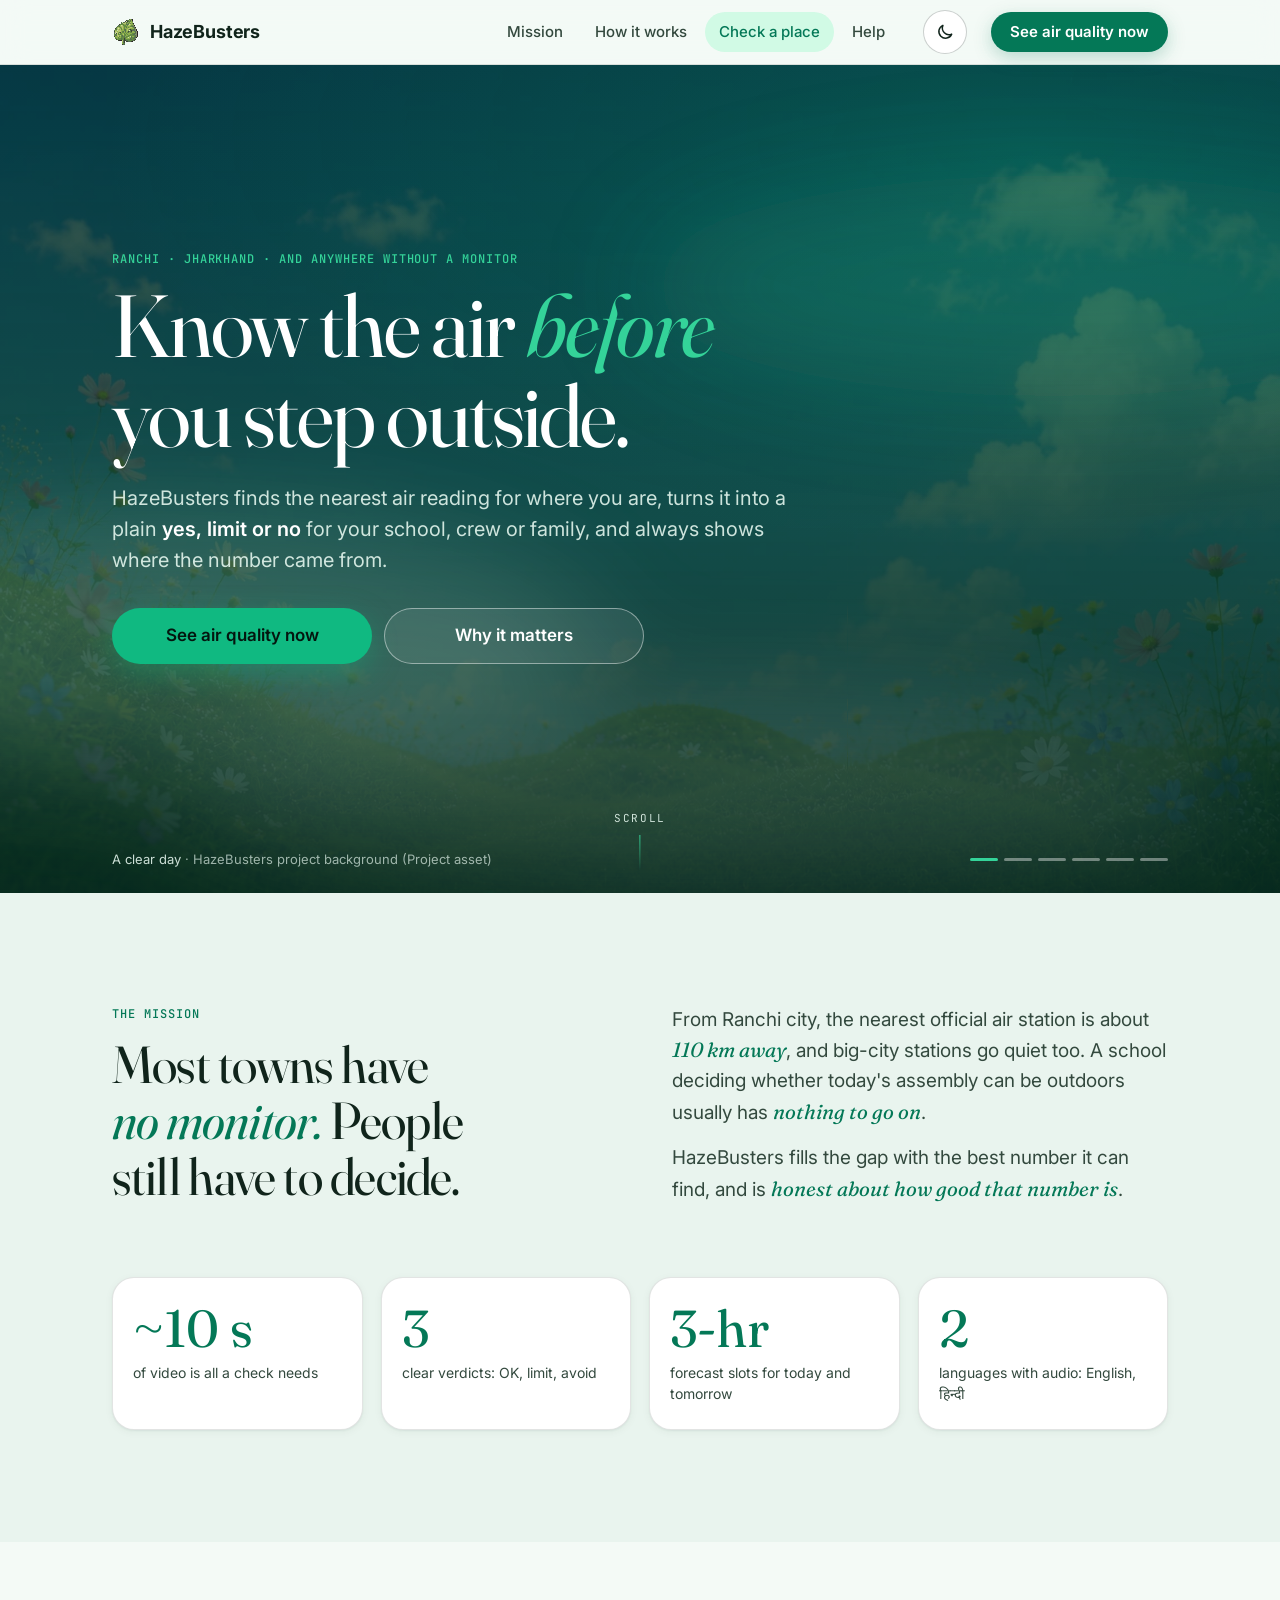
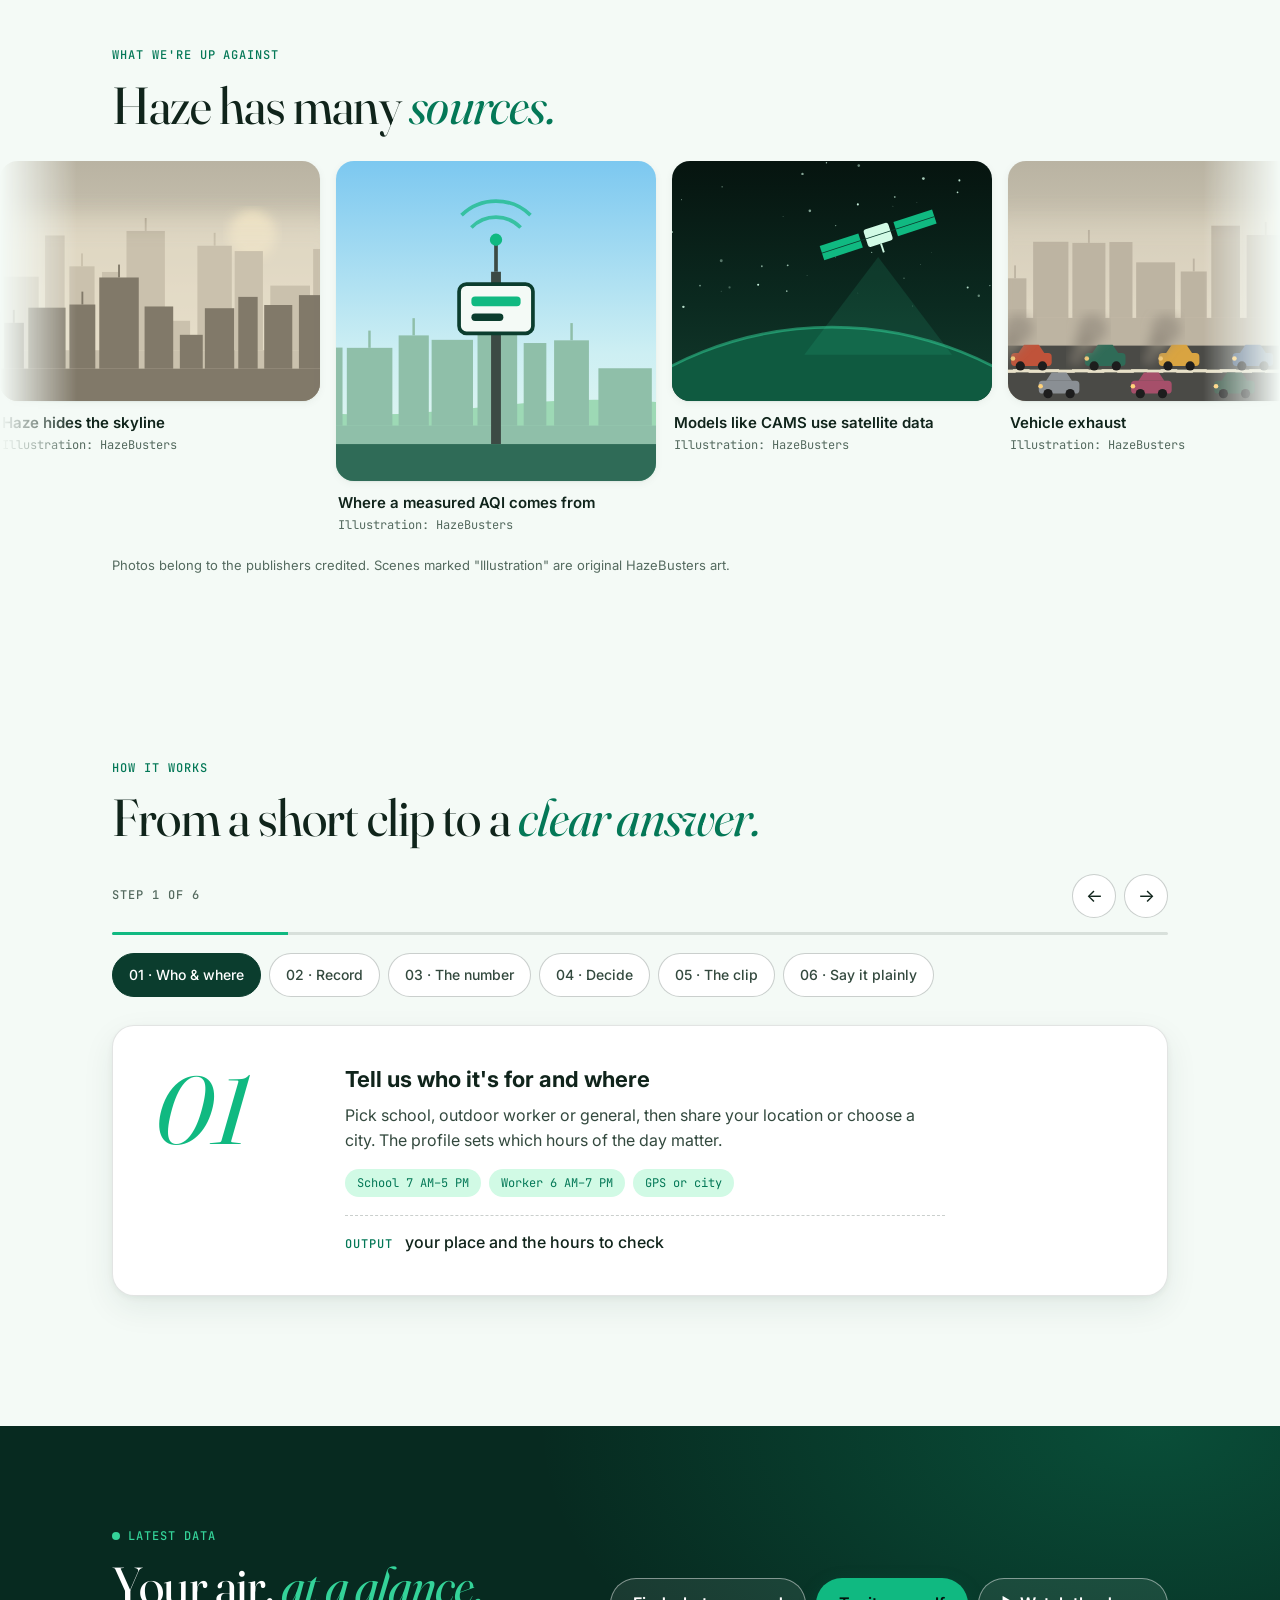
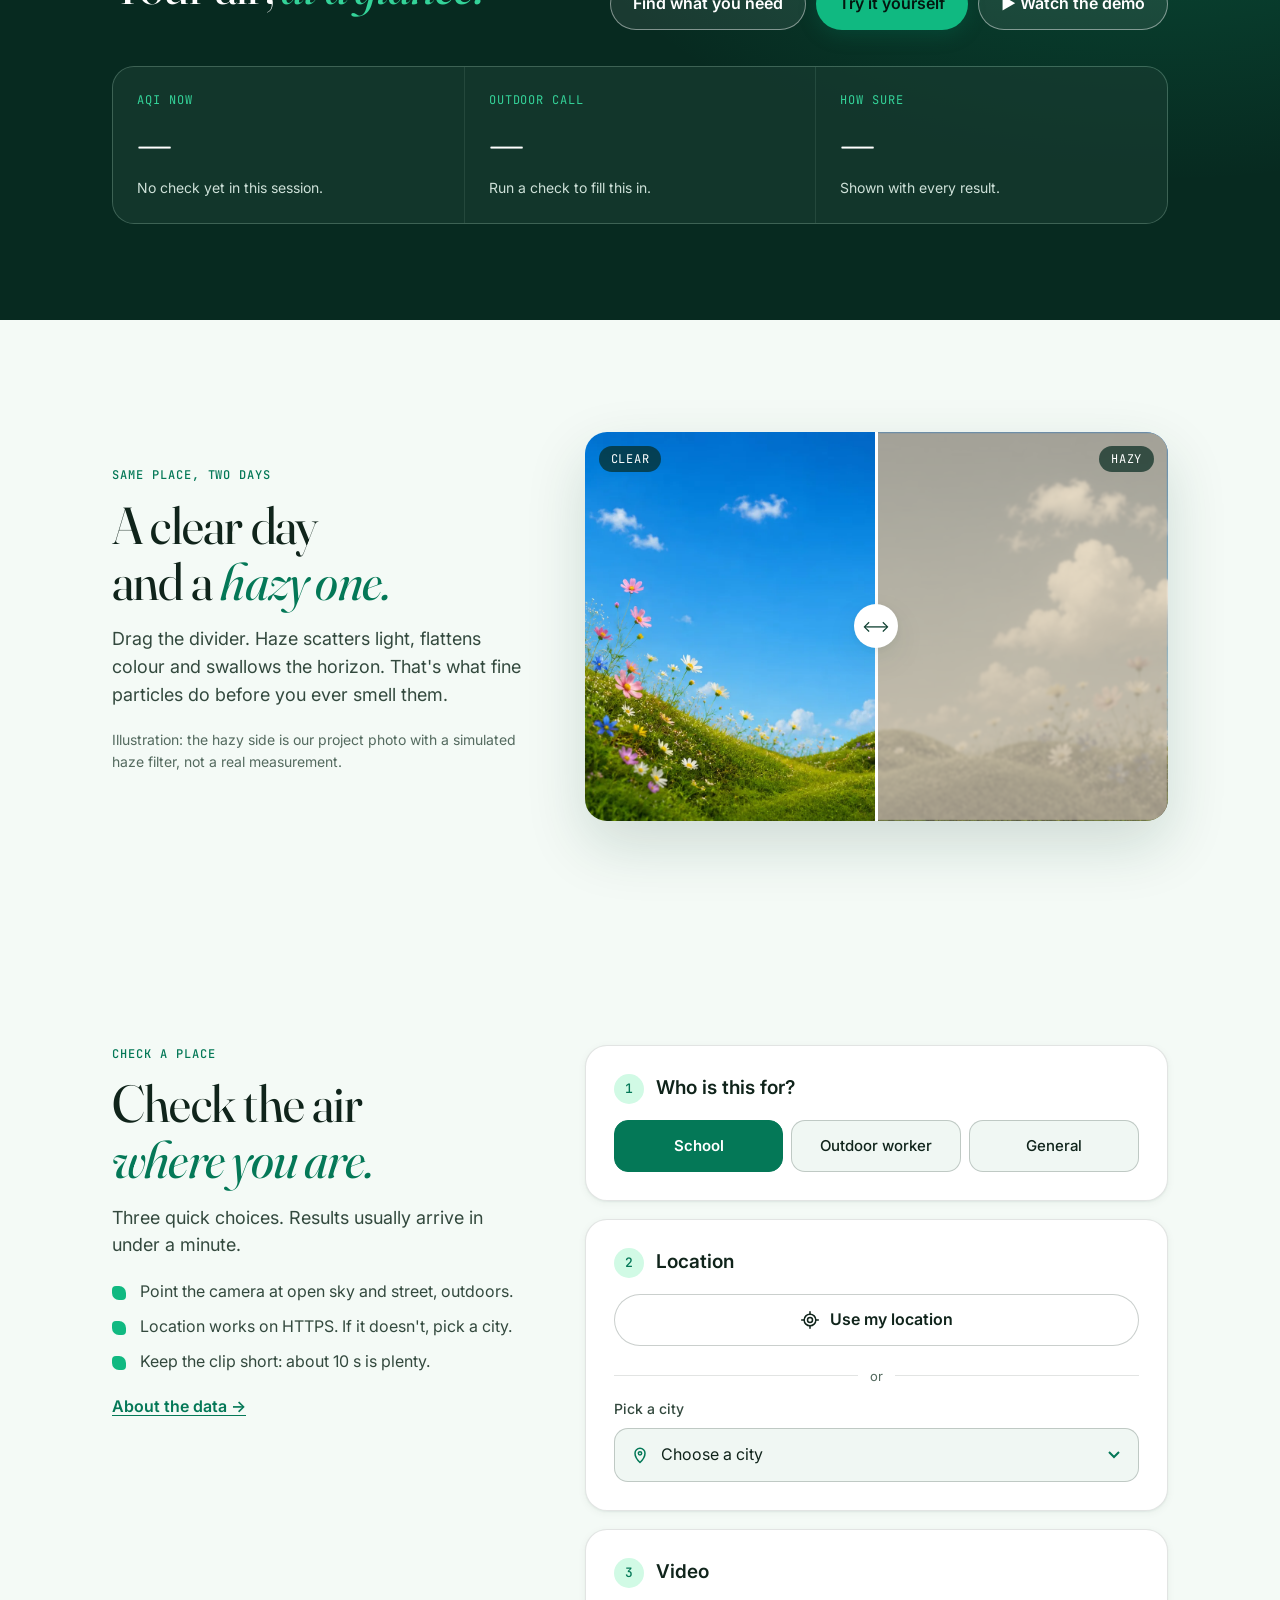
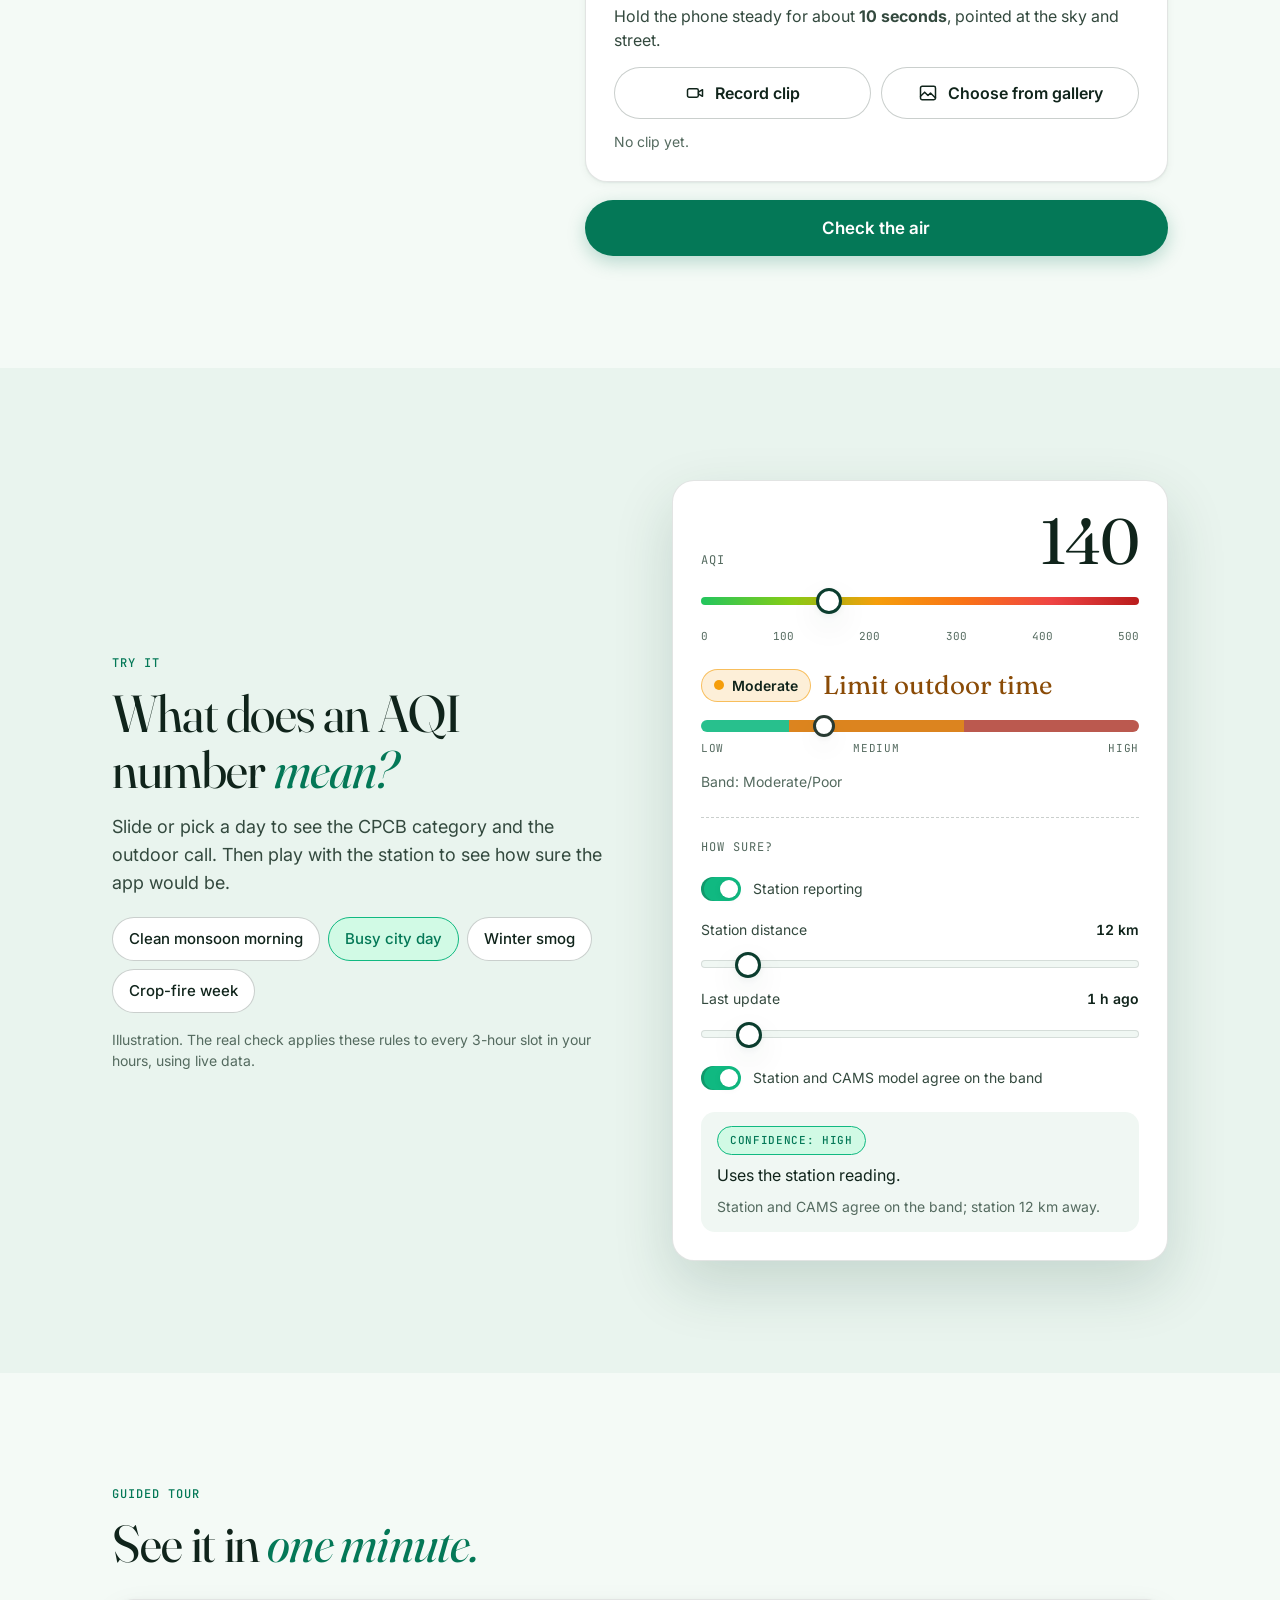
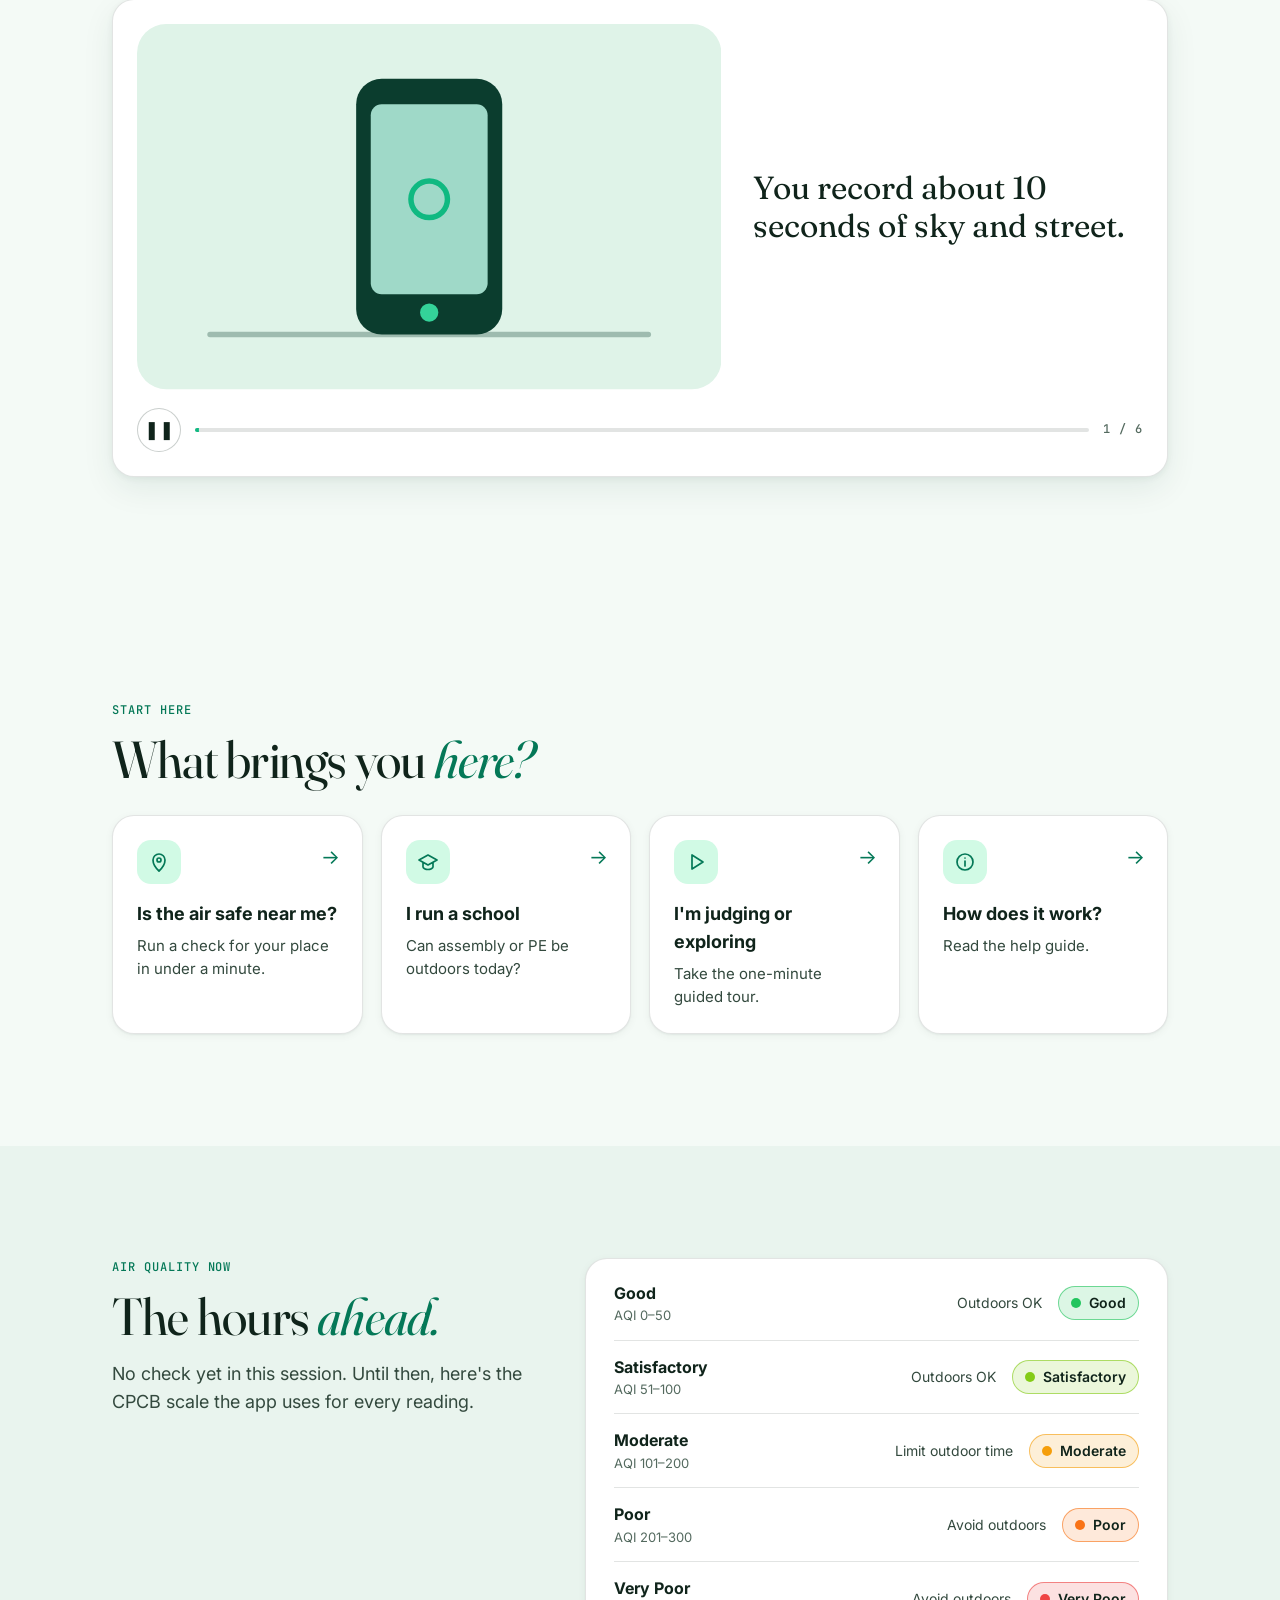
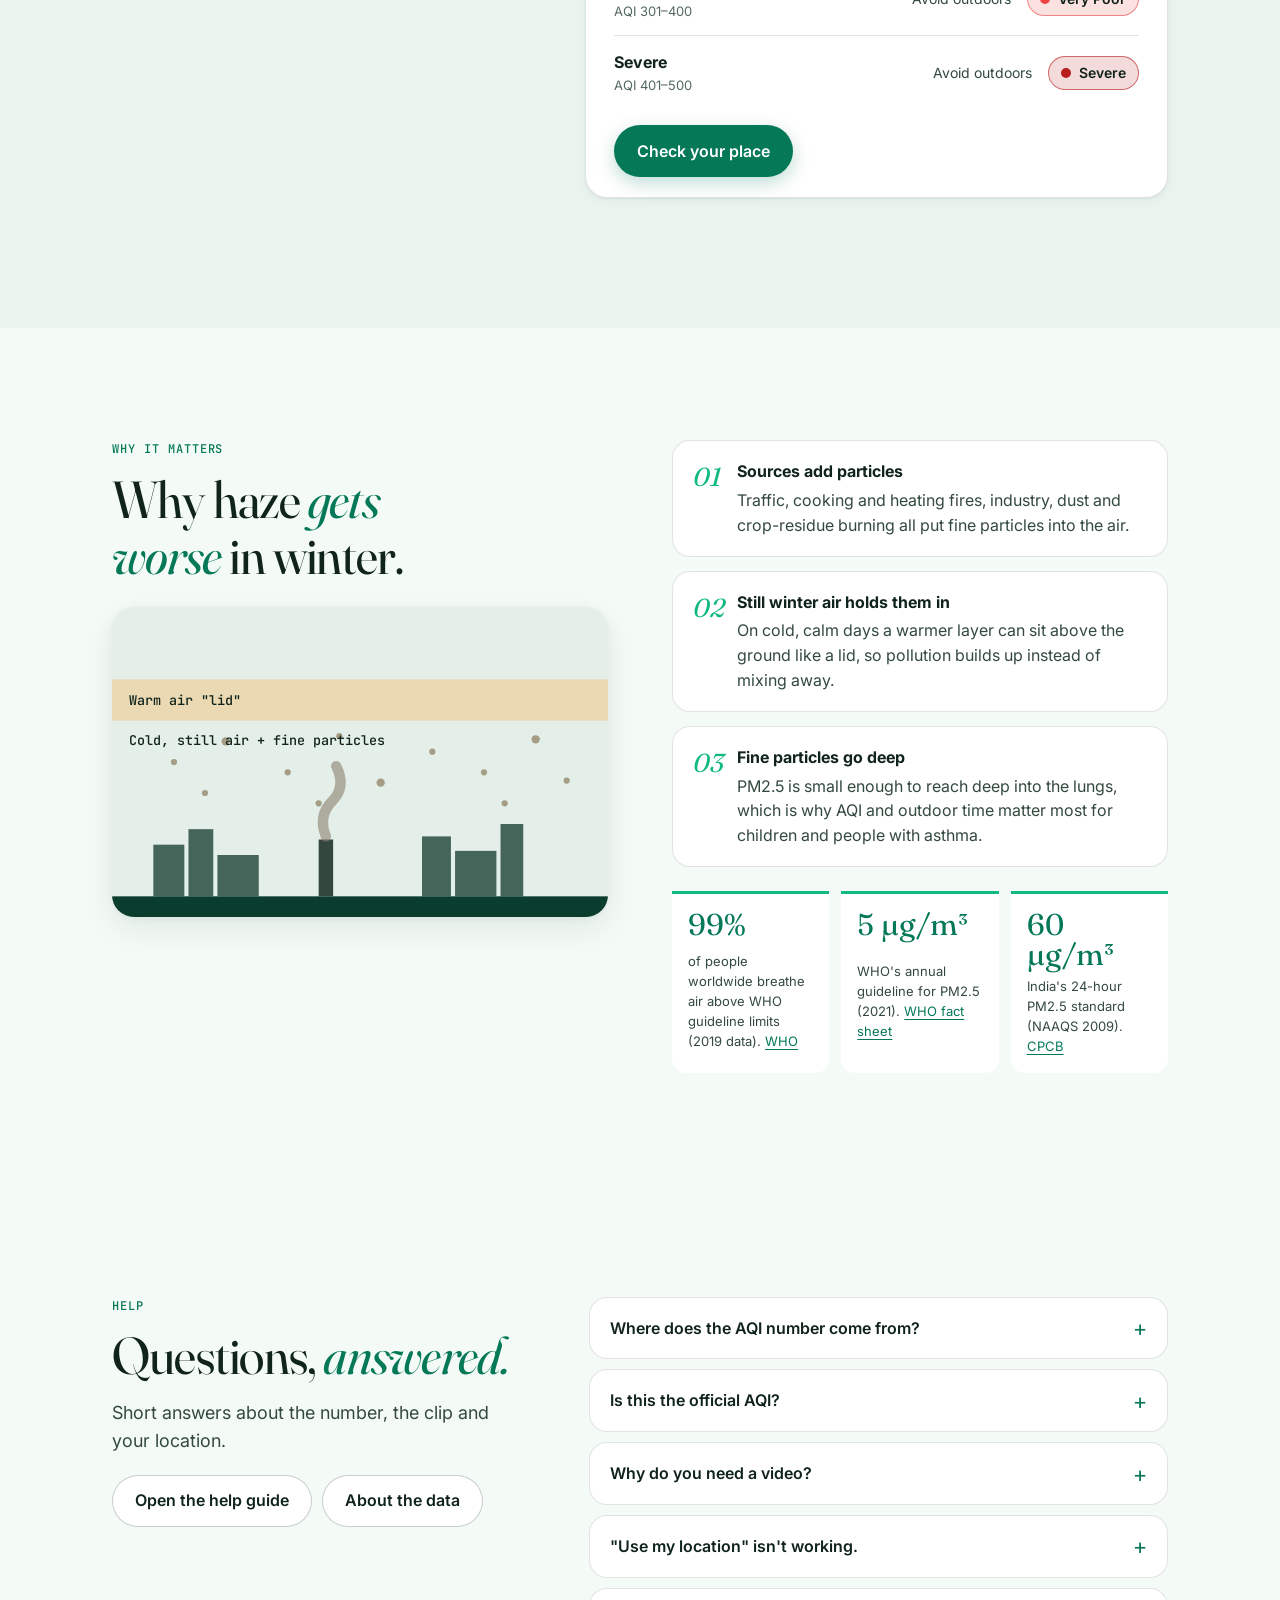
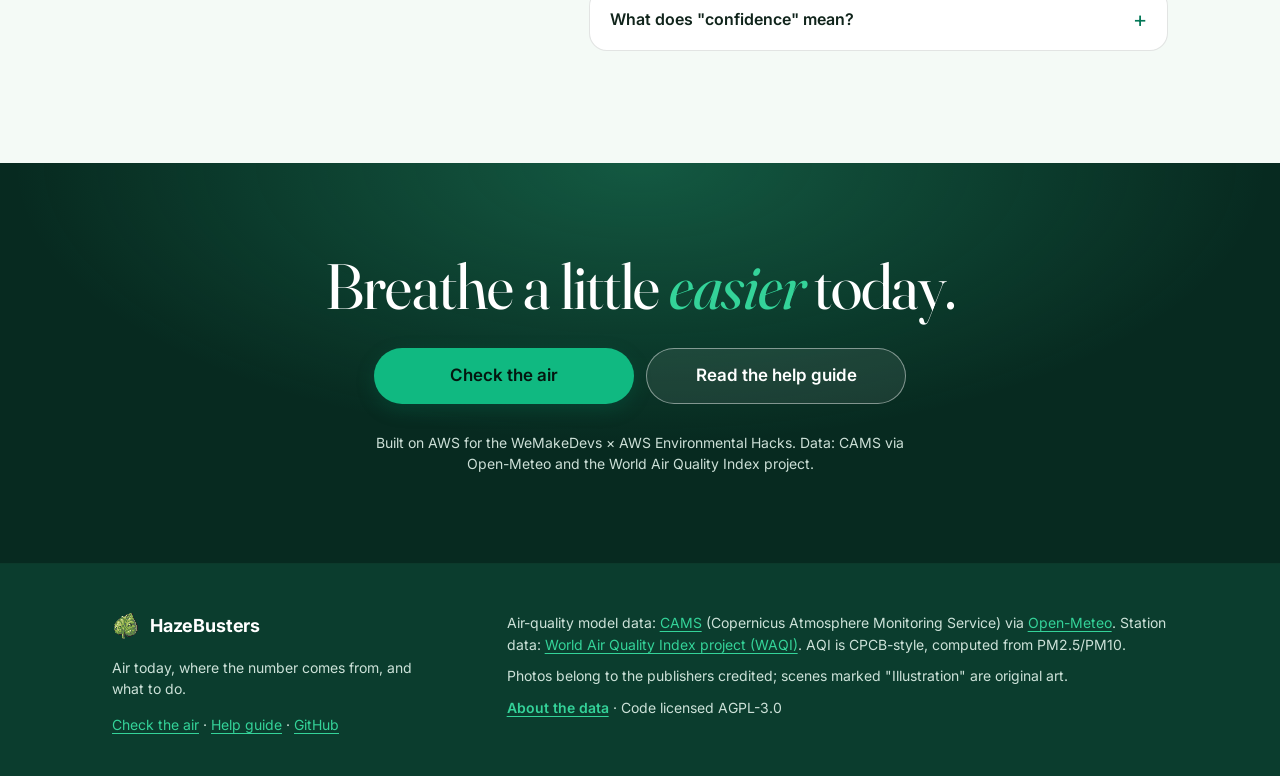
==== commit afdc9d40: "frontend updated" ====
--- a/frontend/index.html
+++ b/frontend/index.html
@@ -5,125 +5,636 @@
   <meta name="viewport" content="width=device-width, initial-scale=1, viewport-fit=cover">
   <title>HazeBusters</title>
   <meta name="description" content="How bad the air likely is today, where that number comes from, and what to do.">
-  <meta name="theme-color" content="#0b3d78">
+  <meta name="theme-color" content="#0b3d2e">
   <link rel="manifest" href="manifest.webmanifest">
   <link rel="icon" href="icons/leaf-32.png" type="image/png" sizes="32x32">
   <link rel="apple-touch-icon" href="icons/leaf-192.png">
-  <link rel="preload" as="image" href="bg/bg-portrait.webp" media="(max-width: 767px)" fetchpriority="high">
-  <link rel="preload" as="image" href="bg/bg.webp" media="(min-width: 768px)" fetchpriority="high">
+  <link rel="preload" as="image" href="bg/bg-portrait.webp" media="(max-width: 767px)">
+  <link rel="preload" as="image" href="bg/bg.webp" media="(min-width: 768px)">
   <link rel="preconnect" href="https://fonts.googleapis.com">
   <link rel="preconnect" href="https://fonts.gstatic.com" crossorigin>
-  <link rel="stylesheet" href="https://fonts.googleapis.com/css2?family=Inter:wght@400;500;600;700&family=JetBrains+Mono:wght@400;500;700&family=Noto+Sans+Devanagari:wght@400;600&display=swap">
+  <link rel="stylesheet" href="https://fonts.googleapis.com/css2?family=Fraunces:ital,opsz,wght@0,9..144,400;0,9..144,600;1,9..144,400;1,9..144,600&family=Inter:wght@400;500;600;700&family=JetBrains+Mono:wght@400;500&family=Noto+Sans+Devanagari:wght@400;600&display=swap">
   <link rel="stylesheet" href="styles.css">
+  <!-- Before first paint: flag JS (for reveal animations) and apply a saved light/dark choice, so nothing flashes. -->
+  <script>
+    document.documentElement.classList.add("js");
+    try { var t = localStorage.getItem("hb-theme"); if (t === "light" || t === "dark") document.documentElement.dataset.theme = t; } catch (_) {}
+  </script>
 </head>
 <body>
-  <!-- Static sky: one fixed layer (not background-attachment: fixed, which iOS Safari breaks). -->
-  <div class="sky" aria-hidden="true">
-    <picture>
-      <source media="(max-width: 767px)" srcset="bg/bg-portrait.webp">
-      <img src="bg/bg.webp" alt="" fetchpriority="high" decoding="async">
-    </picture>
-    <div class="scrim"></div>
-  </div>
-
-  <header class="top">
-    <h1><img class="mark" src="icons/leaf-192.png" alt="" width="32" height="32">HazeBusters</h1>
-    <p class="tag">Air today, where the number comes from, and what to do.</p>
+  <a class="skip" href="#check">Skip to the air check</a>
+
+  <!-- ===== Sticky nav ===== -->
+  <header class="nav" id="top">
+    <div class="nav-inner">
+      <a class="brand" href="#top" aria-label="HazeBusters, back to top">
+        <img class="mark" src="icons/leaf-192.png" alt="" width="28" height="28">
+        <span>HazeBusters</span>
+      </a>
+      <nav class="nav-links landing" id="nav-links" aria-label="Sections">
+        <a href="#mission">Mission</a>
+        <a href="#how">How it works</a>
+        <a href="#check">Check a place</a>
+        <a href="help.html">Help</a>
+      </nav>
+      <button type="button" class="icon-btn theme-toggle" data-theme-toggle aria-label="Switch to dark theme">
+        <svg class="i-moon" viewBox="0 0 24 24" aria-hidden="true"><path d="M20 14.5A8 8 0 019.5 4a8 8 0 1010.5 10.5z"/></svg>
+        <svg class="i-sun" viewBox="0 0 24 24" aria-hidden="true"><circle cx="12" cy="12" r="4"/><path d="M12 2v2M12 20v2M2 12h2M20 12h2M4.9 4.9l1.4 1.4M17.7 17.7l1.4 1.4M4.9 19.1l1.4-1.4M17.7 6.3l1.4-1.4"/></svg>
+      </button>
+      <a class="btn primary btn-sm nav-cta landing" href="#check">See air quality now</a>
+      <button type="button" class="nav-toggle landing" aria-controls="nav-links" aria-expanded="false">
+        <span class="sr-only">Menu</span>
+        <svg viewBox="0 0 24 24" width="22" height="22" aria-hidden="true"><path d="M4 7h16M4 12h16M4 17h16" stroke="currentColor" stroke-width="2" stroke-linecap="round"/></svg>
+      </button>
+    </div>
+    <div class="read-progress landing" aria-hidden="true"><span data-read-progress></span></div>
   </header>
 
   <main>
-    <!-- Input -->
-    <section id="screen-input" class="screen">
-      <form id="job-form" novalidate>
-        <fieldset class="card">
-          <legend>Who is this for?</legend>
-          <div class="choices">
-            <label class="choice"><input type="radio" name="profile" value="school" checked><span>School</span></label>
-            <label class="choice"><input type="radio" name="profile" value="worker"><span>Outdoor worker</span></label>
-            <label class="choice"><input type="radio" name="profile" value="general"><span>General</span></label>
-          </div>
-        </fieldset>
-
-        <fieldset class="card">
-          <legend>Location</legend>
-          <button type="button" id="btn-locate" class="btn secondary">Use my location</button>
-          <p id="loc-status" class="muted" aria-live="polite"></p>
-          <label for="city" class="sub">Or pick a city</label>
-          <select id="city">
-            <option value="">Choose a city</option>
-            <option value="23.3441,85.3096">Ranchi</option>
-            <option value="28.6139,77.2090">Delhi</option>
-            <option value="17.3850,78.4867">Hyderabad</option>
-            <option value="25.5941,85.1376">Patna</option>
-            <option value="22.8046,86.2029">Jamshedpur</option>
-            <option value="23.7957,86.4304">Dhanbad</option>
-            <option value="22.5726,88.3639">Kolkata</option>
-            <option value="19.0760,72.8777">Mumbai</option>
-            <option value="22.7196,75.8577">Indore</option>
-          </select>
-        </fieldset>
-
-        <fieldset class="card">
-          <legend>Video</legend>
-          <p class="hint">Hold the phone steady for about <strong>10 seconds</strong>, pointed at the sky and street.</p>
-          <div class="row">
-            <label class="btn secondary file-btn">
-              <input type="file" id="video-record" class="js-video" accept="video/*" capture="environment">
-              <span>Record clip</span>
-            </label>
-            <label class="btn secondary file-btn">
-              <input type="file" id="video-gallery" class="js-video" accept="video/*">
-              <span>Choose from gallery</span>
-            </label>
-          </div>
-          <p id="video-label" class="muted" aria-live="polite">No clip yet.</p>
-          <p id="video-warn" class="warn" hidden></p>
-          <video id="video-probe" muted playsinline preload="metadata" hidden></video>
-        </fieldset>
-
-        <p id="form-error" class="error" role="alert" hidden></p>
-        <button type="submit" class="btn primary">Check the air</button>
-      </form>
-    </section>
-
-    <!-- Progress -->
-    <section id="screen-progress" class="screen" hidden>
-      <div class="card">
-        <ol class="steps">
-          <li data-step="create">Starting</li>
-          <li data-step="upload">Uploading <span id="upload-pct"></span>
-            <progress id="upload-bar" max="100" value="0"></progress></li>
-          <li data-step="analyse">Analysing</li>
-          <li data-step="done">Done</li>
-        </ol>
-      </div>
-      <div id="progress-error" class="card error-card" hidden>
-        <p id="progress-error-msg" role="alert"></p>
-        <div class="row">
-          <button type="button" id="btn-retry" class="btn primary">Retry</button>
-          <button type="button" class="btn secondary js-restart">Start over</button>
-        </div>
-      </div>
-    </section>
-
-    <!-- Result -->
-    <section id="screen-result" class="screen" hidden>
-      <div id="result"></div>
-      <button type="button" class="btn secondary js-restart">New check</button>
+    <!-- ===== Hero: crossfading slideshow (ui.js builds slides from credits.js; without JS the repo photo shows) ===== -->
+    <section class="hero landing" aria-labelledby="hero-title">
+      <div class="hero-media" aria-hidden="true"></div>
+      <div class="hero-slides" data-hero-slides aria-hidden="true"></div>
+      <svg class="haze" viewBox="0 0 1200 600" preserveAspectRatio="xMidYMid slice" aria-hidden="true">
+        <defs>
+          <filter id="soft" x="-50%" y="-50%" width="200%" height="200%"><feGaussianBlur stdDeviation="40"/></filter>
+        </defs>
+        <g filter="url(#soft)">
+          <ellipse class="drift d1" cx="250" cy="420" rx="320" ry="90" fill="#d1fae5" opacity=".16"/>
+          <ellipse class="drift d2" cx="900" cy="160" rx="300" ry="80" fill="#34d399" opacity=".14"/>
+          <ellipse class="drift d3" cx="650" cy="520" rx="380" ry="70" fill="#ecfdf5" opacity=".12"/>
+        </g>
+      </svg>
+      <div class="particles" aria-hidden="true"><i></i><i></i><i></i><i></i><i></i><i></i><i></i><i></i><i></i><i></i></div>
+
+      <div class="hero-inner">
+        <p class="eyebrow hero-eyebrow">Ranchi · Jharkhand · and anywhere without a monitor</p>
+        <h1 id="hero-title">Know the air <em>before</em> you step outside.</h1>
+        <p class="hero-lede">HazeBusters finds the nearest air reading for where you are, turns it into a plain
+          <strong>yes, limit or no</strong> for your school, crew or family, and always shows where the number came from.</p>
+        <div class="hero-actions">
+          <a class="btn primary btn-lg" href="#check">See air quality now</a>
+          <a class="btn ghost btn-lg" href="#why">Why it matters</a>
+        </div>
+      </div>
+      <div class="hero-foot">
+        <p class="hero-caption" data-hero-caption aria-live="off"></p>
+        <div class="hero-dots" data-hero-dots role="group" aria-label="Background images"></div>
+      </div>
+      <a class="scroll-cue" href="#mission"><span>Scroll</span><i aria-hidden="true"></i></a>
+    </section>
+
+    <!-- ===== Mission + stat cards ===== -->
+    <section class="section mission landing" id="mission" aria-labelledby="mission-title">
+      <div class="wrap">
+        <div class="mission-grid">
+          <div>
+            <p class="eyebrow">The mission</p>
+            <h2 id="mission-title" class="display">Most towns have <em>no monitor.</em> People still have to decide.</h2>
+          </div>
+          <div class="mission-copy">
+            <p>From Ranchi city, the nearest official air station is about <em>110 km away</em>, and big-city stations go quiet too.
+              A school deciding whether today's assembly can be outdoors usually has <em>nothing to go on</em>.</p>
+            <p>HazeBusters fills the gap with the best number it can find, and is <em>honest about how good that number is</em>.</p>
+          </div>
+        </div>
+        <div class="stat-cards" aria-label="What one check gives you">
+          <div class="stat reveal"><b>~10 s</b><span>of video is all a check needs</span></div>
+          <div class="stat reveal"><b>3</b><span>clear verdicts: OK, limit, avoid</span></div>
+          <div class="stat reveal"><b>3-hr</b><span>forecast slots for today and tomorrow</span></div>
+          <div class="stat reveal"><b>2</b><span>languages with audio: English, हिन्दी</span></div>
+        </div>
+      </div>
+    </section>
+
+    <!-- ===== Photo wall (auto-scrolling; built from credits.js) ===== -->
+    <section class="gallery landing" id="gallery" aria-labelledby="gallery-title">
+      <div class="wrap">
+        <p class="eyebrow">What we're up against</p>
+        <h2 id="gallery-title" class="display">Haze has many <em>sources.</em></h2>
+      </div>
+      <div class="marquee" data-gallery>
+        <div class="marquee-track" data-gallery-track></div>
+      </div>
+      <p class="wrap gallery-note muted">Photos belong to the publishers credited. Scenes marked "Illustration" are original HazeBusters art.</p>
+    </section>
+
+    <!-- ===== How it works (stepper; ui.js turns it into tabs, without JS all steps show) ===== -->
+    <section class="section how landing" id="how" aria-labelledby="how-title">
+      <div class="wrap">
+        <p class="eyebrow">How it works</p>
+        <h2 id="how-title" class="display">From a short clip to a <em>clear answer.</em></h2>
+
+        <div class="stepper" data-stepper>
+          <div class="stepper-head">
+            <p class="step-count eyebrow" aria-live="polite">Step <span data-step-now>1</span> of 6</p>
+            <div class="step-nav">
+              <button type="button" class="icon-btn" data-step-prev aria-label="Previous step">←</button>
+              <button type="button" class="icon-btn" data-step-next aria-label="Next step">→</button>
+            </div>
+          </div>
+          <div class="step-progress" aria-hidden="true"><span data-step-bar></span></div>
+          <div class="step-tabs" role="tablist" aria-label="Steps">
+            <button type="button" role="tab" id="st-1" aria-controls="sp-1" aria-selected="true">01 · Who &amp; where</button>
+            <button type="button" role="tab" id="st-2" aria-controls="sp-2" aria-selected="false">02 · Record</button>
+            <button type="button" role="tab" id="st-3" aria-controls="sp-3" aria-selected="false">03 · The number</button>
+            <button type="button" role="tab" id="st-4" aria-controls="sp-4" aria-selected="false">04 · Decide</button>
+            <button type="button" role="tab" id="st-5" aria-controls="sp-5" aria-selected="false">05 · The clip</button>
+            <button type="button" role="tab" id="st-6" aria-controls="sp-6" aria-selected="false">06 · Say it plainly</button>
+          </div>
+
+          <article class="step-card" role="tabpanel" id="sp-1" aria-labelledby="st-1">
+            <span class="step-num">01</span>
+            <div>
+              <h3>Tell us who it's for and where</h3>
+              <p>Pick school, outdoor worker or general, then share your location or choose a city. The profile sets which hours of the day matter.</p>
+              <ul class="tags"><li>School 7 AM–5 PM</li><li>Worker 6 AM–7 PM</li><li>GPS or city</li></ul>
+              <p class="output"><b>Output</b> your place and the hours to check</p>
+            </div>
+          </article>
+          <article class="step-card" role="tabpanel" id="sp-2" aria-labelledby="st-2">
+            <span class="step-num">02</span>
+            <div>
+              <h3>Record about 10 seconds of sky</h3>
+              <p>Hold the phone steady at the sky and street. The clip goes straight to secure storage with a one-time upload link.</p>
+              <ul class="tags"><li>MP4 · WebM · MOV</li><li>up to 60 s</li><li>Amazon S3</li></ul>
+              <p class="output"><b>Output</b> your clip, uploaded with live progress</p>
+            </div>
+          </article>
+          <article class="step-card" role="tabpanel" id="sp-3" aria-labelledby="st-3">
+            <span class="step-num">03</span>
+            <div>
+              <h3>Find the best number</h3>
+              <p>The nearest WAQI station if it's close and fresh, otherwise the CAMS forecast model. Both become a CPCB-style AQI from PM2.5 and PM10.</p>
+              <ul class="tags"><li>WAQI stations</li><li>CAMS via Open-Meteo</li><li>CPCB-style AQI</li></ul>
+              <p class="output"><b>Output</b> AQI, its source, distance and confidence</p>
+            </div>
+          </article>
+          <article class="step-card" role="tabpanel" id="sp-4" aria-labelledby="st-4">
+            <span class="step-num">04</span>
+            <div>
+              <h3>Turn it into a decision</h3>
+              <p>We look at the worst 3-hour slot left in your hours and find the best window today, or tomorrow if today is done.</p>
+              <ul class="tags"><li>3-hour forecast</li><li>best window</li><li>today / tomorrow</li></ul>
+              <p class="output"><b>Output</b> Outdoors OK · Limit outdoor time · Avoid outdoors</p>
+            </div>
+          </article>
+          <article class="step-card" role="tabpanel" id="sp-5" aria-labelledby="st-5">
+            <span class="step-num">05</span>
+            <div>
+              <h3>Look at the clip <span class="exp">(experimental)</span></h3>
+              <p>A quality gate drops dark or blurry frames, then a classifier looks for possible smoke or fire and counts vehicles. It's a hint only.</p>
+              <ul class="tags"><li>quality gate</li><li>smoke / fire + heatmap</li><li>YOLO11n vehicles</li></ul>
+              <p class="output"><b>Output</b> possible sources. It never changes the AQI.</p>
+            </div>
+          </article>
+          <article class="step-card" role="tabpanel" id="sp-6" aria-labelledby="st-6">
+            <span class="step-num">06</span>
+            <div>
+              <h3>Say it plainly</h3>
+              <p>Amazon Bedrock phrases the numbers we computed into short advice, with a template fallback. Amazon Polly reads it aloud.</p>
+              <ul class="tags"><li>Amazon Bedrock</li><li>Amazon Polly</li><li>English · हिन्दी</li></ul>
+              <p class="output"><b>Output</b> advice with audio, ready to share</p>
+              <a class="link-more" href="help.html#how">Full explanation in the help guide →</a>
+            </div>
+          </article>
+        </div>
+      </div>
+    </section>
+
+    <!-- ===== Live band: your latest check this session (read from the rendered result; no extra API calls) ===== -->
+    <section class="live landing" id="live" aria-labelledby="live-title">
+      <div class="wrap">
+        <div class="live-head">
+          <div>
+            <p class="eyebrow live-eyebrow"><span class="live-dot" aria-hidden="true"></span>Latest data</p>
+            <h2 id="live-title" class="display">Your air, <em>at a glance.</em></h2>
+          </div>
+          <div class="live-actions">
+            <a class="btn ghost btn-auto" href="#intent">Find what you need</a>
+            <a class="btn primary btn-auto" href="#check">Try it yourself</a>
+            <a class="btn ghost btn-auto" href="#minute">▶ Watch the demo</a>
+          </div>
+        </div>
+        <div class="live-counters" data-live aria-live="polite">
+          <div class="counter"><span class="counter-label">AQI now</span><b data-live-aqi><i class="s-line w50"></i></b><span class="counter-sub" data-live-aqi-sub>Loading…</span></div>
+          <div class="counter"><span class="counter-label">Outdoor call</span><b data-live-verdict><i class="s-line w70"></i></b><span class="counter-sub" data-live-verdict-sub>Loading…</span></div>
+          <div class="counter"><span class="counter-label">How sure</span><b data-live-conf><i class="s-line w50"></i></b><span class="counter-sub" data-live-conf-sub>Loading…</span></div>
+        </div>
+      </div>
+    </section>
+
+    <!-- ===== Before / after slider (same repo photo; the hazy side is a CSS simulation) ===== -->
+    <section class="section compare-section landing" id="compare" aria-labelledby="compare-title">
+      <div class="wrap compare-grid">
+        <div>
+          <p class="eyebrow">Same place, two days</p>
+          <h2 id="compare-title" class="display">A clear day and a <em>hazy one.</em></h2>
+          <p class="lede">Drag the divider. Haze scatters light, flattens colour and swallows the horizon. That's what fine particles do before you ever smell them.</p>
+          <p class="muted">Illustration: the hazy side is our project photo with a simulated haze filter, not a real measurement.</p>
+        </div>
+        <div class="compare" data-compare style="--pos: 50%">
+          <div class="compare-img clear" role="img" aria-label="Clear sky over a meadow"></div>
+          <div class="compare-img hazy" role="img" aria-label="The same view under heavy haze"></div>
+          <span class="compare-tag left">Clear</span><span class="compare-tag right">Hazy</span>
+          <span class="compare-handle" aria-hidden="true"><i>⟷</i></span>
+          <label class="sr-only" for="compare-range">Divider position between clear and hazy views</label>
+          <input type="range" id="compare-range" min="0" max="100" value="50" data-compare-range>
+        </div>
+      </div>
+    </section>
+
+    <!-- ===== Check a place: the app itself (IDs and flow unchanged) ===== -->
+    <section class="section check" id="check" aria-label="Air check">
+      <div class="wrap check-wrap">
+        <div class="check-intro landing">
+          <p class="eyebrow">Check a place</p>
+          <h2 class="display">Check the air <em>where you are.</em></h2>
+          <p class="lede">Three quick choices. Results usually arrive in under a minute.</p>
+          <ul class="tips">
+            <li>Point the camera at open sky and street, outdoors.</li>
+            <li>Location works on HTTPS. If it doesn't, pick a city.</li>
+            <li>Keep the clip short: about 10 s is plenty.</li>
+          </ul>
+          <button type="button" class="link-btn" data-open-about>About the data →</button>
+        </div>
+
+        <div class="app">
+          <!-- Input -->
+          <section id="screen-input" class="screen">
+            <form id="job-form" novalidate>
+              <fieldset class="card field-card">
+                <legend><span class="num" aria-hidden="true">1</span>Who is this for?</legend>
+                <div class="choices">
+                  <label class="choice"><input type="radio" name="profile" value="school" checked><span>School</span></label>
+                  <label class="choice"><input type="radio" name="profile" value="worker"><span>Outdoor worker</span></label>
+                  <label class="choice"><input type="radio" name="profile" value="general"><span>General</span></label>
+                </div>
+              </fieldset>
+
+              <fieldset class="card field-card">
+                <legend><span class="num" aria-hidden="true">2</span>Location</legend>
+                <button type="button" id="btn-locate" class="btn secondary">
+                  <svg class="ico" viewBox="0 0 24 24" aria-hidden="true"><circle cx="12" cy="12" r="3"/><path d="M12 2v3M12 19v3M2 12h3M19 12h3"/><circle cx="12" cy="12" r="7"/></svg>
+                  Use my location
+                </button>
+                <p id="loc-status" class="muted" aria-live="polite"></p>
+                <div class="or" aria-hidden="true"><span>or</span></div>
+                <label for="city" class="sub">Pick a city</label>
+                <div class="search-field">
+                  <svg class="ico" viewBox="0 0 24 24" aria-hidden="true"><path d="M12 21s-6-5.5-6-11a6 6 0 0112 0c0 5.5-6 11-6 11z"/><circle cx="12" cy="10" r="2"/></svg>
+                  <select id="city">
+                    <option value="">Choose a city</option>
+                    <option value="23.3441,85.3096">Ranchi</option>
+                    <option value="28.6139,77.2090">Delhi</option>
+                    <option value="17.3850,78.4867">Hyderabad</option>
+                    <option value="25.5941,85.1376">Patna</option>
+                    <option value="22.8046,86.2029">Jamshedpur</option>
+                    <option value="23.7957,86.4304">Dhanbad</option>
+                    <option value="22.5726,88.3639">Kolkata</option>
+                    <option value="19.0760,72.8777">Mumbai</option>
+                    <option value="22.7196,75.8577">Indore</option>
+                  </select>
+                </div>
+              </fieldset>
+
+              <fieldset class="card field-card">
+                <legend><span class="num" aria-hidden="true">3</span>Video</legend>
+                <p class="hint">Hold the phone steady for about <strong>10 seconds</strong>, pointed at the sky and street.</p>
+                <div class="row">
+                  <label class="btn secondary file-btn">
+                    <input type="file" id="video-record" class="js-video" accept="video/*" capture="environment">
+                    <svg class="ico" viewBox="0 0 24 24" aria-hidden="true"><rect x="3" y="7" width="13" height="10" rx="2"/><path d="M16 11l5-3v8l-5-3"/></svg>
+                    <span>Record clip</span>
+                  </label>
+                  <label class="btn secondary file-btn">
+                    <input type="file" id="video-gallery" class="js-video" accept="video/*">
+                    <svg class="ico" viewBox="0 0 24 24" aria-hidden="true"><rect x="3" y="4" width="18" height="16" rx="2"/><path d="M3 16l5-5 4 4 3-3 6 6"/></svg>
+                    <span>Choose from gallery</span>
+                  </label>
+                </div>
+                <p id="video-label" class="muted" aria-live="polite">No clip yet.</p>
+                <p id="video-warn" class="warn" hidden></p>
+                <video id="video-probe" muted playsinline preload="metadata" hidden></video>
+              </fieldset>
+
+              <p id="form-error" class="error" role="alert" hidden></p>
+              <button type="submit" class="btn primary btn-lg">Check the air</button>
+            </form>
+          </section>
+
+          <!-- Progress -->
+          <section id="screen-progress" class="screen" hidden>
+            <div class="card progress-card">
+              <p class="eyebrow">Checking the air</p>
+              <ol class="steps">
+                <li data-step="create">Starting</li>
+                <li data-step="upload">Uploading <span id="upload-pct"></span>
+                  <progress id="upload-bar" max="100" value="0"></progress></li>
+                <li data-step="analyse">Analysing</li>
+                <li data-step="done">Done</li>
+              </ol>
+            </div>
+            <div id="progress-error" class="card error-card" hidden>
+              <p id="progress-error-msg" role="alert"></p>
+              <div class="row">
+                <button type="button" id="btn-retry" class="btn primary">Retry</button>
+                <button type="button" class="btn secondary js-restart">Start over</button>
+              </div>
+            </div>
+            <!-- Loading skeleton: a preview of the result layout while we wait (decorative). -->
+            <div class="skeletons" aria-hidden="true">
+              <div class="card skel"><i class="s-line w30"></i><i class="s-line w70 tall"></i><i class="s-line w50"></i></div>
+              <div class="card skel"><i class="s-line w20"></i><i class="s-block"></i></div>
+            </div>
+          </section>
+
+          <!-- Result -->
+          <section id="screen-result" class="screen" hidden>
+            <div id="result"></div>
+            <button type="button" class="btn secondary js-restart">New check</button>
+          </section>
+        </div>
+      </div>
+    </section>
+
+    <!-- ===== Try it: AQI scale + "how sure" (mirrors the app's rules; illustrative) ===== -->
+    <section class="section explore landing" id="try" aria-labelledby="explore-title">
+      <div class="wrap explore-grid">
+        <div>
+          <p class="eyebrow">Try it</p>
+          <h2 id="explore-title" class="display">What does an AQI number <em>mean?</em></h2>
+          <p class="lede">Slide or pick a day to see the CPCB category and the outdoor call. Then play with the station to see how sure the app would be.</p>
+          <div class="chips" role="group" aria-label="Example days">
+            <button type="button" class="chip" data-aqi="42">Clean monsoon morning</button>
+            <button type="button" class="chip" data-aqi="140">Busy city day</button>
+            <button type="button" class="chip" data-aqi="260">Winter smog</button>
+            <button type="button" class="chip" data-aqi="430">Crop-fire week</button>
+          </div>
+          <p class="muted try-note">Illustration. The real check applies these rules to every 3-hour slot in your hours, using live data.</p>
+        </div>
+
+        <div class="panel" data-explorer>
+          <label class="panel-label" for="aqi-range">AQI <output id="aqi-out" for="aqi-range">140</output></label>
+          <input type="range" id="aqi-range" min="0" max="500" step="1" value="140">
+          <div class="range-scale" aria-hidden="true"><span>0</span><span>100</span><span>200</span><span>300</span><span>400</span><span>500</span></div>
+
+          <div class="explore-read">
+            <span class="pill" data-explore-cat>Moderate</span>
+            <p class="explore-verdict" data-explore-verdict>Limit outdoor time</p>
+          </div>
+
+          <div class="meter" aria-hidden="true">
+            <div class="meter-track"><span class="meter-dot" data-meter-dot></span></div>
+            <div class="meter-labels"><span>Low</span><span>Medium</span><span>High</span></div>
+          </div>
+          <p class="muted" data-explore-band>Band: Moderate/Poor</p>
+
+          <div class="sure" data-sure>
+            <p class="panel-sub">How sure?</p>
+            <div class="sure-controls">
+              <label class="switch"><input type="checkbox" data-sure-station checked><span>Station reporting</span></label>
+              <label for="dist-range" class="slider-label">Station distance <output data-sure-dist-out>12 km</output></label>
+              <input type="range" id="dist-range" min="0" max="150" value="12" data-sure-dist>
+              <label for="age-range" class="slider-label">Last update <output data-sure-age-out>1 h ago</output></label>
+              <input type="range" id="age-range" min="0" max="12" value="1" data-sure-age>
+              <label class="switch"><input type="checkbox" data-sure-agree checked><span>Station and CAMS model agree on the band</span></label>
+            </div>
+            <div class="sure-read">
+              <span class="badge" data-sure-badge>Confidence: high</span>
+              <p data-sure-source>Uses the station reading.</p>
+              <p class="muted" data-sure-reason>Station and CAMS agree on the band; station 12 km away.</p>
+            </div>
+          </div>
+        </div>
+      </div>
+    </section>
+
+    <!-- ===== See it in one minute (auto-playing captioned walkthrough) ===== -->
+    <section class="section minute landing" id="minute" aria-labelledby="minute-title">
+      <div class="wrap">
+        <p class="eyebrow">Guided tour</p>
+        <h2 id="minute-title" class="display">See it in <em>one minute.</em></h2>
+        <div class="tour" data-tour>
+          <div class="tour-stage">
+            <figure class="tour-frame" data-tour-frame>
+              <svg viewBox="0 0 320 200" aria-hidden="true"><rect x="0" y="0" width="320" height="200" rx="16" class="t-sky"/><rect x="120" y="30" width="80" height="140" rx="14" class="t-dark"/><rect x="128" y="44" width="64" height="104" rx="6" class="t-sky2"/><circle cx="160" cy="158" r="5" class="t-mint"/><circle class="t-pulse" cx="160" cy="96" r="10"/><path d="M40 170 h240" class="t-line"/></svg>
+              <figcaption>You record about 10 seconds of sky and street.</figcaption>
+            </figure>
+            <figure class="tour-frame" data-tour-frame hidden>
+              <svg viewBox="0 0 320 200" aria-hidden="true"><rect width="320" height="200" rx="16" class="t-sky"/><rect x="40" y="70" width="60" height="90" rx="10" class="t-dark"/><path class="t-flow" d="M110 110 C150 110 170 80 210 80"/><path d="M200 100 a30 30 0 0 1 10 -50 a36 36 0 0 1 66 10 a24 24 0 0 1 -4 46z" class="t-mint"/><text x="236" y="84" class="t-text">S3</text></svg>
+              <figcaption>The clip uploads straight to Amazon S3 with a one-time link.</figcaption>
+            </figure>
+            <figure class="tour-frame" data-tour-frame hidden>
+              <svg viewBox="0 0 320 200" aria-hidden="true"><rect width="320" height="200" rx="16" class="t-sky"/><g class="t-grid"><path d="M40 40h240M40 80h240M40 120h240M40 160h240M40 40v120M100 40v120M160 40v120M220 40v120M280 40v120"/></g><path d="M160 130 c-14 -18 -22 -28 -22 -40 a22 22 0 0 1 44 0 c0 12 -8 22 -22 40z" class="t-dark"/><circle cx="160" cy="90" r="7" class="t-mint"/><circle class="t-pulse" cx="232" cy="64" r="8"/><text x="214" y="58" class="t-text">WAQI</text></svg>
+              <figcaption>We find the nearest station, or fall back to the CAMS model grid.</figcaption>
+            </figure>
+            <figure class="tour-frame" data-tour-frame hidden>
+              <svg viewBox="0 0 320 200" aria-hidden="true"><rect width="320" height="200" rx="16" class="t-sky"/><path d="M70 150 a90 90 0 0 1 180 0" class="t-arc"/><path class="t-needle" d="M160 150 L118 98"/><circle cx="160" cy="150" r="8" class="t-dark"/><text x="132" y="186" class="t-text">AQI 142</text></svg>
+              <figcaption>It becomes a CPCB-style AQI and an outdoor yes, limit or no.</figcaption>
+            </figure>
+            <figure class="tour-frame" data-tour-frame hidden>
+              <svg viewBox="0 0 320 200" aria-hidden="true"><rect width="320" height="200" rx="16" class="t-hazy"/><rect x="40" y="30" width="240" height="140" rx="10" class="t-frame"/><rect class="t-box" x="150" y="50" width="90" height="70" rx="6"/><text x="156" y="44" class="t-text">smoke?</text><circle class="t-pulse" cx="195" cy="85" r="18"/></svg>
+              <figcaption>The clip is checked for possible smoke, fire and traffic. A hint only.</figcaption>
+            </figure>
+            <figure class="tour-frame" data-tour-frame hidden>
+              <svg viewBox="0 0 320 200" aria-hidden="true"><rect width="320" height="200" rx="16" class="t-sky"/><rect x="40" y="40" width="190" height="80" rx="18" class="t-white"/><path d="M80 120 l-10 24 l30 -24z" class="t-white"/><path d="M60 66 h140 M60 86 h110" class="t-line2"/><circle cx="262" cy="130" r="26" class="t-mint"/><path d="M254 118 v24 l20 -12z" class="t-dark"/></svg>
+              <figcaption>Advice in English and Hindi, read aloud and ready to share.</figcaption>
+            </figure>
+          </div>
+          <div class="tour-bar">
+            <button type="button" class="icon-btn" data-tour-toggle aria-label="Pause walkthrough">❚❚</button>
+            <div class="tour-progress" aria-hidden="true"><span data-tour-progress></span></div>
+            <span class="tour-count eyebrow"><span data-tour-now>1</span> / 6</span>
+          </div>
+        </div>
+      </div>
+    </section>
+
+    <!-- ===== Intent grid ===== -->
+    <section class="section landing" id="intent" aria-labelledby="intent-title">
+      <div class="wrap">
+        <p class="eyebrow">Start here</p>
+        <h2 id="intent-title" class="display">What brings you <em>here?</em></h2>
+        <div class="intent-grid">
+          <a class="intent reveal" href="#check">
+            <span class="intent-ico" aria-hidden="true"><svg viewBox="0 0 24 24"><path d="M12 21s-6-5.5-6-11a6 6 0 0112 0c0 5.5-6 11-6 11z"/><circle cx="12" cy="10" r="2"/></svg></span>
+            <b>Is the air safe near me?</b>
+            <span>Run a check for your place in under a minute.</span>
+            <i class="arrow" aria-hidden="true">→</i>
+          </a>
+          <a class="intent reveal" href="#check" data-profile="school">
+            <span class="intent-ico" aria-hidden="true"><svg viewBox="0 0 24 24"><path d="M3 10l9-5 9 5-9 5-9-5z M7 12.5V17c0 1 2.5 2.5 5 2.5s5-1.5 5-2.5v-4.5"/></svg></span>
+            <b>I run a school</b>
+            <span>Can assembly or PE be outdoors today?</span>
+            <i class="arrow" aria-hidden="true">→</i>
+          </a>
+          <a class="intent reveal" href="#minute">
+            <span class="intent-ico" aria-hidden="true"><svg viewBox="0 0 24 24"><path d="M8 5v14l11-7z"/></svg></span>
+            <b>I'm judging or exploring</b>
+            <span>Take the one-minute guided tour.</span>
+            <i class="arrow" aria-hidden="true">→</i>
+          </a>
+          <a class="intent reveal" href="help.html">
+            <span class="intent-ico" aria-hidden="true"><svg viewBox="0 0 24 24"><circle cx="12" cy="12" r="8"/><path d="M12 11v5M12 8h.01"/></svg></span>
+            <b>How does it work?</b>
+            <span>Read the help guide.</span>
+            <i class="arrow" aria-hidden="true">→</i>
+          </a>
+        </div>
+      </div>
+    </section>
+
+    <!-- ===== Air quality now: list from your latest check, or the CPCB scale when there's none ===== -->
+    <section class="section status-section landing" id="status" aria-labelledby="status-title">
+      <div class="wrap status-grid">
+        <div>
+          <p class="eyebrow">Air quality now</p>
+          <h2 id="status-title" class="display">The hours <em>ahead.</em></h2>
+          <p class="lede" data-status-lede>Loading your latest check…</p>
+        </div>
+        <div class="status-list card" data-status aria-live="polite">
+          <div class="skel"><i class="s-line w70"></i><i class="s-line w50"></i><i class="s-line w70"></i><i class="s-line w30"></i></div>
+        </div>
+      </div>
+    </section>
+
+    <!-- ===== Why haze matters ===== -->
+    <section class="section why landing" id="why" aria-labelledby="why-title">
+      <div class="wrap why-grid">
+        <div>
+          <p class="eyebrow">Why it matters</p>
+          <h2 id="why-title" class="display">Why haze <em>gets worse</em> in winter.</h2>
+          <figure class="why-figure">
+            <svg viewBox="0 0 480 300" role="img" aria-labelledby="why-svg-title">
+              <title id="why-svg-title">Cross-section: a layer of warm air sits above cold air near the ground and traps smoke and dust over the city.</title>
+              <rect width="480" height="300" class="w-sky"/>
+              <rect y="70" width="480" height="40" class="w-lid"/>
+              <text x="16" y="95" class="w-label">Warm air "lid"</text>
+              <g class="w-particles">
+                <circle cx="60" cy="150" r="3"/><circle cx="110" cy="130" r="4"/><circle cx="170" cy="160" r="3"/><circle cx="220" cy="125" r="3"/><circle cx="260" cy="170" r="4"/><circle cx="310" cy="140" r="3"/><circle cx="360" cy="160" r="3"/><circle cx="410" cy="128" r="4"/><circle cx="440" cy="168" r="3"/><circle cx="90" cy="180" r="3"/><circle cx="200" cy="190" r="3"/><circle cx="380" cy="190" r="3"/>
+              </g>
+              <text x="16" y="134" class="w-label">Cold, still air + fine particles</text>
+              <g class="w-city"><rect x="40" y="230" width="30" height="50"/><rect x="74" y="215" width="24" height="65"/><rect x="102" y="240" width="40" height="40"/><rect x="300" y="222" width="28" height="58"/><rect x="332" y="236" width="40" height="44"/><rect x="376" y="210" width="22" height="70"/></g>
+              <rect x="200" y="225" width="14" height="55" class="w-chimney"/><path d="M207 222 q-8 -20 6 -34 q14 -14 4 -34" class="w-smoke"/>
+              <rect y="280" width="480" height="20" class="w-ground"/>
+            </svg>
+          </figure>
+        </div>
+        <div>
+          <ol class="why-steps">
+            <li class="reveal"><b>Sources add particles</b><span>Traffic, cooking and heating fires, industry, dust and crop-residue burning all put fine particles into the air.</span></li>
+            <li class="reveal"><b>Still winter air holds them in</b><span>On cold, calm days a warmer layer can sit above the ground like a lid, so pollution builds up instead of mixing away.</span></li>
+            <li class="reveal"><b>Fine particles go deep</b><span>PM2.5 is small enough to reach deep into the lungs, which is why AQI and outdoor time matter most for children and people with asthma.</span></li>
+          </ol>
+          <ul class="why-stats">
+            <li><b>99%</b><span>of people worldwide breathe air above WHO guideline limits (2019 data). <a href="https://www.who.int/news/item/04-04-2022-billions-of-people-still-breathe-unhealthy-air-new-who-data" rel="noopener">WHO</a></span></li>
+            <li><b>5 µg/m³</b><span>WHO's annual guideline for PM2.5 (2021). <a href="https://www.who.int/news-room/fact-sheets/detail/ambient-(outdoor)-air-quality-and-health" rel="noopener">WHO fact sheet</a></span></li>
+            <li><b>60 µg/m³</b><span>India's 24-hour PM2.5 standard (NAAQS 2009). <a href="https://cpcb.nic.in/air-quality-standard/" rel="noopener">CPCB</a></span></li>
+          </ul>
+        </div>
+      </div>
+    </section>
+
+    <!-- ===== Help / FAQ ===== -->
+    <section class="section help landing" id="help" aria-labelledby="help-title">
+      <div class="wrap help-grid">
+        <div>
+          <p class="eyebrow">Help</p>
+          <h2 id="help-title" class="display">Questions, <em>answered.</em></h2>
+          <p class="lede">Short answers about the number, the clip and your location.</p>
+          <div class="row row-auto">
+            <a class="btn secondary btn-auto" href="help.html">Open the help guide</a>
+            <button type="button" class="btn secondary btn-auto" data-open-about>About the data</button>
+          </div>
+        </div>
+        <div class="faq">
+          <details>
+            <summary>Where does the AQI number come from?</summary>
+            <p>From the nearest WAQI station when it's within 25 km and updated in the last 3 hours. Otherwise from the CAMS forecast model (about a 45 km grid) via Open-Meteo. The result always says which one was used.</p>
+          </details>
+          <details>
+            <summary>Is this the official AQI?</summary>
+            <p>No. It's a CPCB-style AQI computed from hourly PM2.5 and PM10, not the official 24-hour, multi-pollutant index. Treat it as a good guide, not a notice.</p>
+          </details>
+          <details>
+            <summary>Why do you need a video?</summary>
+            <p>The clip is checked for possible smoke, fire and traffic as a hint about local sources. It never changes the AQI or the decision.</p>
+          </details>
+          <details>
+            <summary>"Use my location" isn't working.</summary>
+            <p>Browsers only share location on secure (HTTPS) pages and after you allow it. If it's blocked, pick the nearest city from the list instead.</p>
+          </details>
+          <details>
+            <summary>What does "confidence" mean?</summary>
+            <p>How much to trust the number. High when a station within 25 km agrees with the CAMS model on the band; medium when only one of those is true; low otherwise, or when only the model is available.</p>
+          </details>
+        </div>
+      </div>
+    </section>
+
+    <!-- ===== Closing CTA ===== -->
+    <section class="cta landing" aria-labelledby="cta-title">
+      <div class="wrap cta-inner">
+        <h2 id="cta-title" class="display">Breathe a little <em>easier</em> today.</h2>
+        <div class="hero-actions">
+          <a class="btn primary btn-lg" href="#check">Check the air</a>
+          <a class="btn ghost btn-lg" href="help.html">Read the help guide</a>
+        </div>
+        <p class="cta-credit">Built on AWS for the WeMakeDevs × AWS Environmental Hacks. Data: CAMS via Open-Meteo and the World Air Quality Index project.</p>
+      </div>
     </section>
   </main>
 
-  <footer class="credits card">
-    <p>Air-quality model data: <a href="https://atmosphere.copernicus.eu/" rel="noopener">CAMS</a>
-      (Copernicus Atmosphere Monitoring Service) via <a href="https://open-meteo.com/" rel="noopener">Open-Meteo</a>.
-      Station data: <a href="https://aqicn.org/" rel="noopener">World Air Quality Index project (WAQI)</a>.
-      AQI is CPCB-style, computed from PM2.5/PM10.</p>
+  <!-- ===== Footer ===== -->
+  <footer class="footer">
+    <div class="wrap footer-grid">
+      <div>
+        <a class="brand" href="#top"><img class="mark" src="icons/leaf-192.png" alt="" width="24" height="24"><span>HazeBusters</span></a>
+        <p class="muted">Air today, where the number comes from, and what to do.</p>
+        <p class="footer-links"><a href="#check">Check the air</a> · <a href="help.html">Help guide</a> · <a href="https://github.com/ASR222/hazebusters" rel="noopener">GitHub</a></p>
+      </div>
+      <div class="credits">
+        <p>Air-quality model data: <a href="https://atmosphere.copernicus.eu/" rel="noopener">CAMS</a>
+          (Copernicus Atmosphere Monitoring Service) via <a href="https://open-meteo.com/" rel="noopener">Open-Meteo</a>.
+          Station data: <a href="https://aqicn.org/" rel="noopener">World Air Quality Index project (WAQI)</a>.
+          AQI is CPCB-style, computed from PM2.5/PM10.</p>
+        <p>Photos belong to the publishers credited; scenes marked "Illustration" are original art.</p>
+        <p><button type="button" class="link-btn" data-open-about>About the data</button> · Code licensed AGPL-3.0</p>
+      </div>
+    </div>
   </footer>
+
+  <!-- ===== About the data (modal) ===== -->
+  <dialog id="about-data" class="modal" aria-labelledby="about-title">
+    <div class="modal-head">
+      <h2 id="about-title" class="display">About the <em>data</em></h2>
+      <button type="button" class="icon-btn" data-close-about aria-label="Close">✕</button>
+    </div>
+    <div class="modal-body">
+      <h3>Stations</h3>
+      <p>Live readings from the <a href="https://aqicn.org/" rel="noopener">World Air Quality Index project</a>. Used when a station is within 25 km and reported in the last 3 hours.</p>
+      <h3>Forecast model</h3>
+      <p><a href="https://atmosphere.copernicus.eu/" rel="noopener">CAMS</a> (Copernicus) via <a href="https://open-meteo.com/" rel="noopener">Open-Meteo</a>, on a ~45 km grid, in 3-hour slots for today and tomorrow. When it stands in for a station, it is scaled ×1.25 because it reads low against Indian ground stations.</p>
+      <h3>AQI</h3>
+      <p>CPCB-style categories (Good to Severe) computed from PM2.5 and PM10.</p>
+      <h3>What it can't do</h3>
+      <ul>
+        <li>It isn't the official 24-hour, multi-pollutant AQI.</li>
+        <li>The model is coarse (~45 km) and its correction was fitted on three cities.</li>
+        <li>The smoke check can mistake city haze or bright sky for smoke. It's a hint only.</li>
+        <li>It isn't medical advice or an official notice.</li>
+      </ul>
+    </div>
+  </dialog>
 
   <script src="config.js"></script>
   <script src="format.js"></script>
   <script src="api.js"></script>
   <script src="result.js"></script>
   <script src="app.js"></script>
+  <script src="credits.js"></script>
+  <script src="art.js"></script>
+  <script src="ui.js"></script>
 </body>
 </html>
--- a/frontend/styles.css
+++ b/frontend/styles.css
@@ -1,193 +1,254 @@
-/* Glass-over-sky look (design/DESIGN.md §4, §5, §7b, §8), plain CSS. */
+/* HazeBusters UI — clean-air green theme, plain CSS, no build step.
+   All colours live in the tokens below; light by default, deep green-black in dark mode. */
+
+/* ============================================================
+   1. Tokens
+   ============================================================ */
 :root {
-  color-scheme: dark;
-
-  /* Glass (§5). --glass-tint is a navy layer under the white glass so white text keeps AA over the brightest clouds. */
-  --glass-bg: rgb(255 255 255 / 0.10);
-  --glass-bg-strong: rgb(255 255 255 / 0.16);
-  --glass-tint: rgb(4 22 48 / 0.58);
-  --glass-border: rgb(255 255 255 / 0.22);
-  --glass-highlight: inset 0 1px 0 rgb(255 255 255 / 0.25);
-  --glass-shadow: 0 8px 32px rgb(0 0 0 / 0.25);
-  --glass-blur: 14px;
-  --glass-fallback: rgb(15 25 30 / 0.85);
-  --bg-blur-mobile: 8px;
-
-  /* Text */
-  --text: #ffffff;
-  --text-2: rgb(255 255 255 / 0.88);  /* DESIGN.md says 0.78; 0.88 keeps AA with a white cloud behind the card */
-  --muted: rgb(255 255 255 / 0.62);
-  --link-on-glass: #cff5dc;
-
-  /* Brand */
-  --brand: #0b6935;
-  --brand-hover: #0f7d3f;
-  --brand-pressed: #08502a;
-  --brand-disabled: #8eb8a0;
-  --brand-bright: #1fa256;
-  --warm-white: #fbfaf7;
-  --ink: #17130e;
-  --orange: #ff9a33;
-  --peach: #ffdfd2;
-
-  /* AQI (CPCB) — only for AQI meaning */
+  color-scheme: light;
+
+  /* Brand greens */
+  --forest: #0b3d2e;        /* deep forest: hero, headings accents */
+  --forest-2: #072a20;
+  --emerald: #10b981;       /* fills, focus, progress */
+  --leaf: #34d399;          /* highlights on dark */
+  --mint: #d1fae5;          /* tints, chips */
+  --brand: #047857;         /* solid buttons with white text (AA) */
+  --brand-hover: #065f46;
+  --brand-ink: #ffffff;     /* text on --brand */
+
+  /* Neutrals */
+  --bg: #f4faf6;            /* soft sage page */
+  --bg-2: #e9f4ee;          /* alternate section band */
+  --surface: #ffffff;       /* cards */
+  --surface-2: #f0f7f3;     /* inputs, inset areas */
+  --ink: #10241b;           /* main text */
+  --text-2: #33493e;        /* secondary text (AA on bg and surface) */
+  --muted: #546a5f;         /* small meta text (AA on bg and surface) */
+  --line: rgb(16 36 27 / 0.12);
+  --line-strong: rgb(16 36 27 / 0.22);
+  --accent-text: #047857;   /* italic accents, links */
+  --on-dark: #ffffff;
+  --on-dark-2: rgb(236 253 245 / 0.86);
+
+  /* Warnings only (used sparingly) */
+  --amber: #d97706;
+  --amber-bg: #fef3c7;
+  --amber-text: #8a4b06;
+  --red: #b4473c;
+  --red-bg: #fbe7e4;
+  --red-text: #8f2d24;
+
+  /* AQI (CPCB) — data meaning only; always shown with a word or number */
   --aqi-good: #22c55e;
   --aqi-satisfactory: #84cc16;
   --aqi-moderate: #f59e0b;
   --aqi-poor: #f97316;
   --aqi-very-poor: #ef4444;
   --aqi-severe: #b91c1c;
-  --amber: #fbbf24;
-  --amber-text: #fde68a;  /* amber text on glass: AA over the brightest sky */
-
-  --r-card: 20px;
+
+  /* Shape, depth, rhythm */
+  --r-card: 22px;
   --r-ctl: 14px;
-  --r-btn: 12px;
-  --pad: 16px;
-  --gap: 12px;
-
-  font-family: Inter, "Noto Sans Devanagari", system-ui, -apple-system, "Segoe UI", Roboto, sans-serif;
-}
-
-@media (min-width: 640px) { :root { --pad: 24px; --gap: 16px; } }
-@media (min-width: 768px) { :root { --glass-blur: 20px; } }
-
-* { box-sizing: border-box; }
+  --r-btn: 999px;
+  --shadow-sm: 0 1px 2px rgb(11 61 46 / 0.06), 0 2px 8px rgb(11 61 46 / 0.05);
+  --shadow: 0 2px 6px rgb(11 61 46 / 0.06), 0 12px 32px rgb(11 61 46 / 0.08);
+  --shadow-lg: 0 24px 60px rgb(11 61 46 / 0.16);
+  --pad: 20px;
+  --gap: 14px;
+  --wrap: 1120px;
+  --nav-h: 64px;
+  --ease: cubic-bezier(.2, .7, .2, 1);
+
+  /* Type */
+  --font-display: "Fraunces", Georgia, "Times New Roman", serif;
+  --font-body: Inter, "Noto Sans Devanagari", system-ui, -apple-system, "Segoe UI", Roboto, sans-serif;
+  --font-mono: "JetBrains Mono", ui-monospace, monospace;
+
+  /* Component tokens that flip in dark mode */
+  --tab-on-bg: var(--forest);
+  --tab-on-ink: #ffffff;
+  --thumb-ring: var(--forest);
+  --footer-bg: var(--forest);
+  --band-bg: var(--forest-2);
+}
+
+/* Dark mode: deep green-black surfaces, leaf-green accents.
+   Follows the system unless the toggle saved a choice (html[data-theme]). Same tokens in both blocks. */
+@media (prefers-color-scheme: dark) {
+  :root:not([data-theme="light"]) {
+    color-scheme: dark;
+    --bg: #07140f;
+    --bg-2: #0a1c15;
+    --surface: #0f2219;
+    --surface-2: #142c21;
+    --ink: #e6f4ec;
+    --text-2: #b9d1c4;
+    --muted: #93ad9f;
+    --line: rgb(209 250 229 / 0.12);
+    --line-strong: rgb(209 250 229 / 0.24);
+    --accent-text: #5ee0ae;
+    --brand: #10b981;
+    --brand-hover: #34d399;
+    --brand-ink: #04160f;
+    --mint: #12382a;
+    --amber-bg: rgb(217 119 6 / 0.16);
+    --amber-text: #fcd34d;
+    --red-bg: rgb(180 71 60 / 0.2);
+    --red-text: #fca5a5;
+    --shadow-sm: 0 1px 2px rgb(0 0 0 / 0.3);
+    --shadow: 0 2px 6px rgb(0 0 0 / 0.25), 0 12px 32px rgb(0 0 0 / 0.3);
+    --shadow-lg: 0 24px 60px rgb(0 0 0 / 0.5);
+    --tab-on-bg: #10b981;
+    --tab-on-ink: #04160f;
+    --thumb-ring: #34d399;
+    --footer-bg: #04100b;
+    --band-bg: #04100b;
+  }
+}
+:root[data-theme="dark"] {
+    color-scheme: dark;
+    --bg: #07140f;
+    --bg-2: #0a1c15;
+    --surface: #0f2219;
+    --surface-2: #142c21;
+    --ink: #e6f4ec;
+    --text-2: #b9d1c4;
+    --muted: #93ad9f;
+    --line: rgb(209 250 229 / 0.12);
+    --line-strong: rgb(209 250 229 / 0.24);
+    --accent-text: #5ee0ae;
+    --brand: #10b981;
+    --brand-hover: #34d399;
+    --brand-ink: #04160f;
+    --mint: #12382a;
+    --amber-bg: rgb(217 119 6 / 0.16);
+    --amber-text: #fcd34d;
+    --red-bg: rgb(180 71 60 / 0.2);
+    --red-text: #fca5a5;
+    --shadow-sm: 0 1px 2px rgb(0 0 0 / 0.3);
+    --shadow: 0 2px 6px rgb(0 0 0 / 0.25), 0 12px 32px rgb(0 0 0 / 0.3);
+    --shadow-lg: 0 24px 60px rgb(0 0 0 / 0.5);
+    --tab-on-bg: #10b981;
+    --tab-on-ink: #04160f;
+    --thumb-ring: #34d399;
+    --footer-bg: #04100b;
+    --band-bg: #04100b;
+}
+
+@media (min-width: 640px) { :root { --pad: 28px; --gap: 18px; } }
+
+/* ============================================================
+   2. Base
+   ============================================================ */
+*, *::before, *::after { box-sizing: border-box; }
 [hidden] { display: none !important; }
 
-html { background: #1d6fd0; }  /* behind the sky layer while the image loads */
+html { scroll-behavior: smooth; scroll-padding-top: calc(var(--nav-h) + 12px); }
 body {
   margin: 0;
-  color: var(--text);
+  background: var(--bg);
+  color: var(--ink);
+  font-family: var(--font-body);
   font-size: 16px;
-  line-height: 1.4;
+  line-height: 1.55;
   -webkit-text-size-adjust: 100%;
-}
-
-/* --- Background (§4) ---------------------------------------------------- */
-.sky { position: fixed; inset: 0; z-index: -1; overflow: hidden; background: #1d6fd0; }
-.sky img {
-  display: block;
-  width: 100%;
-  height: 100%;
-  object-fit: cover;
-  object-position: center bottom;
-  filter: blur(var(--bg-blur-mobile));
-  transform: scale(1.06);
-}
-.sky .scrim { position: absolute; inset: 0; background: linear-gradient(to bottom, rgb(0 20 50 / 0.30), rgb(0 20 50 / 0.46)); }
-@media (min-width: 768px) { .sky img { filter: none; transform: none; } }
-
-/* --- Layout (§6) -------------------------------------------------------- */
-.top, main { max-width: 560px; margin-left: auto; margin-right: auto; }
-.top { padding: calc(16px + env(safe-area-inset-top)) 16px 4px; }
-main { padding: 0 16px; }
-.top h1 {
-  display: flex;
-  align-items: center;
-  gap: 10px;
-  margin: 0;
-  font-size: 28px;
-  line-height: 1.15;
-  font-weight: 700;
-  text-shadow: 0 1px 2px rgb(0 0 0 / 0.35);
-}
-.mark { width: 32px; height: 32px; image-rendering: pixelated; filter: drop-shadow(0 1px 2px rgb(0 0 0 / 0.35)); }
-.tag { margin: 4px 0 16px; color: var(--text-2); text-shadow: 0 1px 2px rgb(0 0 0 / 0.35); }
-@media (min-width: 768px) { .top h1 { font-size: 32px; } }
-
-/* --- Glass card (§5) ---------------------------------------------------- */
-.card {
-  background: linear-gradient(var(--glass-bg), var(--glass-bg)), var(--glass-tint);
-  -webkit-backdrop-filter: blur(var(--glass-blur)) saturate(140%);
-  backdrop-filter: blur(var(--glass-blur)) saturate(140%);
-  border: 1px solid var(--glass-border);
-  box-shadow: var(--glass-shadow), var(--glass-highlight);
-  border-radius: var(--r-card);
-  padding: var(--pad);
-  margin: 0 0 var(--gap);
-  min-width: 0;
-}
-@supports not ((backdrop-filter: blur(1px)) or (-webkit-backdrop-filter: blur(1px))) {
-  .card { background: var(--glass-fallback); }
-}
-
-fieldset.card legend {
-  float: left;
-  width: 100%;
-  padding: 0;
-  margin-bottom: 12px;
-  font-size: 18px;
-  font-weight: 600;
-  line-height: 1.15;
-}
-fieldset.card legend + * { clear: both; }
-.card h2 { font-size: 18px; font-weight: 600; line-height: 1.15; margin: 0 0 12px; }
-@media (min-width: 768px) { .card h2, fieldset.card legend { font-size: 20px; } }
-
-.muted, .sub { color: var(--text-2); font-size: 13px; }
-@media (min-width: 768px) { .muted, .sub { font-size: 14px; } }
-.sub { display: block; margin: 14px 0 6px; }
-.hint { margin: 0 0 12px; color: var(--text-2); }
+  -webkit-font-smoothing: antialiased;
+  overflow-x: hidden;
+}
+img, svg, video { max-width: 100%; }
+a { color: var(--accent-text); text-underline-offset: 3px; }
+a:hover { text-decoration-thickness: 2px; }
+:focus-visible { outline: 3px solid var(--emerald); outline-offset: 3px; border-radius: 6px; }
+@media (prefers-reduced-motion: reduce) {
+  html { scroll-behavior: auto; }
+  *, *::before, *::after { animation-duration: .001ms !important; animation-iteration-count: 1 !important; transition-duration: .001ms !important; }
+}
+
+.sr-only { position: absolute; width: 1px; height: 1px; overflow: hidden; clip: rect(0 0 0 0); white-space: nowrap; }
+.skip { position: absolute; left: 12px; top: -60px; z-index: 100; padding: 10px 16px; background: var(--brand); color: var(--brand-ink); border-radius: 10px; font-weight: 600; }
+.skip:focus { top: 12px; }
+
+.wrap { max-width: var(--wrap); margin: 0 auto; padding: 0 16px; }
+@media (min-width: 768px) { .wrap { padding: 0 32px; } }
+
 .eyebrow {
-  font-family: "JetBrains Mono", ui-monospace, monospace;
+  margin: 0 0 12px;
+  font-family: var(--font-mono);
   font-size: 12px;
   font-weight: 500;
+  letter-spacing: 0.08em;
   text-transform: uppercase;
-  letter-spacing: 0.06em;
-}
-.meta { display: inline-block; margin: 0 0 10px; padding: 4px 10px; color: var(--text); background: var(--glass-tint); border-radius: 9999px; }
-
-a { color: var(--link-on-glass); }
-
-/* --- Profile toggle (§7) ------------------------------------------------ */
-.choices { display: grid; grid-template-columns: repeat(3, 1fr); gap: 8px; }
-.choice { position: relative; }
-.choice input { position: absolute; opacity: 0; }
-.choice span {
-  display: flex;
+  color: var(--accent-text);
+}
+.display {
+  margin: 0 0 16px;
+  font-family: var(--font-display);
+  font-weight: 400;
+  font-size: clamp(2rem, 1.3rem + 3vw, 3.25rem);
+  line-height: 1.08;
+  letter-spacing: -0.015em;
+  font-variation-settings: "opsz" 144;
+  text-wrap: balance;
+}
+.display em, h1 em { font-style: italic; color: var(--accent-text); }
+.lede { margin: 0 0 20px; font-size: 18px; color: var(--text-2); max-width: 46ch; }
+.muted, .sub { color: var(--muted); font-size: 14px; }
+
+/* Section rhythm */
+.section { padding: 72px 0; }
+@media (min-width: 900px) { .section { padding: 112px 0; } }
+.section.mission, .section.explore { background: var(--bg-2); }
+
+/* ============================================================
+   3. Nav
+   ============================================================ */
+.nav {
+  position: sticky;
+  top: 0;
+  z-index: 50;
+  background: color-mix(in srgb, var(--bg) 84%, transparent);
+  -webkit-backdrop-filter: blur(14px) saturate(140%);
+  backdrop-filter: blur(14px) saturate(140%);
+  border-bottom: 1px solid var(--line);
+  padding-top: env(safe-area-inset-top);
+}
+.nav-inner { max-width: var(--wrap); height: var(--nav-h); margin: 0 auto; padding: 0 16px; display: flex; align-items: center; gap: 16px; }
+@media (min-width: 768px) { .nav-inner { padding: 0 32px; } }
+.brand { display: inline-flex; align-items: center; gap: 10px; color: var(--ink); text-decoration: none; font-weight: 700; font-size: 18px; letter-spacing: -0.01em; }
+.mark { width: 28px; height: 28px; image-rendering: pixelated; }
+.nav-links { display: none; margin-left: auto; gap: 4px; }
+.nav-links a { padding: 8px 14px; border-radius: 999px; color: var(--text-2); text-decoration: none; font-weight: 500; font-size: 15px; }
+.nav-links a:hover { color: var(--ink); background: var(--surface-2); }
+.nav-cta { margin-left: 8px; white-space: nowrap; }
+.theme-toggle { margin-left: auto; flex: none; }
+.nav-toggle { display: grid; place-items: center; width: 44px; height: 44px; margin-right: -8px; color: var(--ink); background: none; border: 0; border-radius: 12px; cursor: pointer; }
+@media (max-width: 879px) {
+  .nav-links.open {
+    display: flex; flex-direction: column; position: absolute; left: 12px; right: 12px; top: calc(var(--nav-h) + env(safe-area-inset-top) + 6px);
+    padding: 8px; background: var(--surface); border: 1px solid var(--line); border-radius: 18px; box-shadow: var(--shadow-lg);
+  }
+  .nav-links.open a { padding: 14px 16px; font-size: 17px; }
+  .nav-cta { padding-inline: 16px; }
+}
+@media (max-width: 600px) { .nav .nav-cta { display: none; } }
+@media (min-width: 880px) {
+  .nav-links { display: flex; }
+  .theme-toggle { margin-left: 8px; }
+  .nav-toggle { display: none; }
+}
+
+/* ============================================================
+   4. Buttons
+   ============================================================ */
+.btn {
+  display: inline-flex;
   align-items: center;
   justify-content: center;
-  min-height: 52px;
-  padding: 8px 6px;
-  text-align: center;
-  font-size: 15px;
-  line-height: 1.2;
-  background: rgb(255 255 255 / 0.10);
-  border: 1px solid rgb(255 255 255 / 0.35);
-  border-radius: var(--r-ctl);
-  cursor: pointer;
-  transition: background 150ms ease;
-}
-.choice input:checked + span { background: var(--brand); border-color: var(--brand); font-weight: 600; box-shadow: 0 2px 0 var(--brand-pressed); }
-.choice input:focus-visible + span { outline: 2px solid #fff; outline-offset: 2px; }
-@media (hover: hover) { .choice input:not(:checked) + span:hover { background: rgb(255 255 255 / 0.16); } }
-
-/* --- Select ------------------------------------------------------------- */
-select {
+  gap: 10px;
   width: 100%;
   min-height: 52px;
-  padding: 10px 40px 10px 14px;
-  font: inherit;
-  color: var(--text);
-  background: var(--glass-bg-strong) url("data:image/svg+xml,%3Csvg xmlns='http://www.w3.org/2000/svg' width='12' height='8'%3E%3Cpath d='M1 1l5 5 5-5' fill='none' stroke='white' stroke-width='2'/%3E%3C/svg%3E") no-repeat right 16px center;
-  border: 1px solid rgb(255 255 255 / 0.35);
-  border-radius: var(--r-ctl);
-  appearance: none;
-  -webkit-appearance: none;
-}
-select:focus-visible { outline: 2px solid #fff; outline-offset: 2px; }
-select option { color: var(--ink); background: #fff; }
-
-/* --- Buttons (§7b) ------------------------------------------------------ */
-.btn {
-  display: flex;
-  align-items: center;
-  justify-content: center;
-  gap: 8px;
-  width: 100%;
-  min-height: 52px;
-  padding: 10px 16px;
+  padding: 12px 22px;
   font: inherit;
   font-size: 16px;
   font-weight: 600;
@@ -197,208 +258,776 @@
   border-radius: var(--r-btn);
   border: 1px solid transparent;
   cursor: pointer;
-  transition: background-color 150ms ease, transform 150ms ease, box-shadow 150ms ease;
-}
-.btn.primary { background: var(--brand); color: #fff; box-shadow: 0 2px 0 var(--brand-pressed), 0 4px 12px rgb(0 0 0 / 0.20); }
-.btn.secondary { background: var(--warm-white); color: var(--ink); border-color: #e3dfd6; box-shadow: 0 2px 0 #cfcabf, 0 4px 12px rgb(0 0 0 / 0.15); }
-button.btn.primary[type="submit"] { min-height: 56px; }
+  transition: background-color 180ms var(--ease), border-color 180ms var(--ease), transform 180ms var(--ease), box-shadow 180ms var(--ease);
+}
+.btn.primary { background: var(--brand); color: var(--brand-ink); box-shadow: 0 6px 18px rgb(4 120 87 / 0.25); }
+.btn.secondary { background: var(--surface); color: var(--ink); border-color: var(--line-strong); }
+.btn.ghost { background: rgb(255 255 255 / 0.08); color: var(--on-dark); border-color: rgb(255 255 255 / 0.45); }
+.btn-sm { width: auto; min-height: 40px; padding: 8px 18px; font-size: 15px; }
+.btn-lg { min-height: 56px; font-size: 17px; }
+.btn-auto { width: auto; }
 @media (hover: hover) {
-  .btn.primary:hover:not(:disabled) { background: var(--brand-hover); transform: translateY(-1px); box-shadow: 0 2px 0 var(--brand-pressed), 0 8px 18px rgb(0 0 0 / 0.25); }
-  .btn.secondary:hover:not(:disabled) { background: #fff; transform: translateY(-1px); box-shadow: 0 2px 0 #cfcabf, 0 8px 18px rgb(0 0 0 / 0.20); }
-}
-.btn.primary:active:not(:disabled) { background: var(--brand-pressed); transform: translateY(1px); box-shadow: 0 1px 0 var(--brand-pressed); }
-.btn.secondary:active:not(:disabled) { background: #efece7; transform: translateY(1px); box-shadow: 0 1px 0 #cfcabf; }
-.btn:focus-visible, .file-btn:focus-within { outline: 2px solid #fff; outline-offset: 2px; }
-.btn:disabled { cursor: not-allowed; box-shadow: none; }
-.btn.primary:disabled { background: var(--brand-disabled); }
-.btn.secondary:disabled { opacity: 0.6; }
+  .btn.primary:hover:not(:disabled) { background: var(--brand-hover); transform: translateY(-1px); box-shadow: 0 10px 24px rgb(4 120 87 / 0.3); }
+  .btn.secondary:hover:not(:disabled) { border-color: var(--emerald); transform: translateY(-1px); box-shadow: var(--shadow-sm); }
+  .btn.ghost:hover { background: rgb(255 255 255 / 0.16); border-color: #fff; }
+}
+.btn:active:not(:disabled) { transform: translateY(1px); }
+.btn:disabled { cursor: not-allowed; opacity: 0.55; box-shadow: none; }
 .btn[aria-busy="true"] { cursor: progress; }
-@media (prefers-reduced-motion: reduce) { .btn, .btn:hover, .btn:active { transform: none !important; } }
-
-.row { display: flex; gap: 10px; }
-.row .btn { flex: 1; }
+.btn .ico, .search-field .ico { width: 20px; height: 20px; flex: none; fill: none; stroke: currentColor; stroke-width: 1.8; stroke-linecap: round; stroke-linejoin: round; }
+
+.icon-btn {
+  display: inline-grid; place-items: center; width: 44px; height: 44px;
+  font: inherit; font-size: 18px; color: var(--ink);
+  background: var(--surface); border: 1px solid var(--line-strong); border-radius: 999px; cursor: pointer;
+  transition: border-color 150ms, background 150ms;
+}
+.icon-btn:hover { border-color: var(--emerald); }
+.link-btn { padding: 0; font: inherit; font-weight: 600; color: var(--accent-text); background: none; border: 0; cursor: pointer; text-decoration: underline; text-underline-offset: 3px; }
+
+.row { display: flex; gap: 10px; flex-wrap: wrap; }
+.row .btn { flex: 1 1 180px; }
+
+/* ============================================================
+   5. Hero
+   ============================================================ */
+.hero {
+  position: relative;
+  isolation: isolate;
+  overflow: hidden;
+  display: flex;
+  align-items: center;
+  min-height: min(92svh, 860px);
+  padding: 96px 0 140px;
+  color: var(--on-dark);
+  background: var(--forest-2);
+}
+.hero-media {
+  position: absolute; inset: 0; z-index: -3;
+  background: url("bg/bg-portrait.webp") center bottom / cover no-repeat;
+}
+@media (min-width: 768px) { .hero-media { background-image: url("bg/bg.webp"); } }
+/* Forest-green wash over the repo's sky photo keeps white text well above AA. */
+.hero::before {
+  content: ""; position: absolute; inset: 0; z-index: -2;
+  background:
+    radial-gradient(120% 80% at 80% 10%, rgb(16 185 129 / 0.22), transparent 60%),
+    linear-gradient(180deg, rgb(7 42 32 / 0.80) 0%, rgb(11 61 46 / 0.86) 55%, rgb(7 42 32 / 0.96) 100%);
+}
+.haze { position: absolute; inset: 0; z-index: -1; width: 100%; height: 100%; pointer-events: none; }
+.drift { animation: drift 26s ease-in-out infinite alternate; transform-box: fill-box; transform-origin: center; }
+.d2 { animation-duration: 32s; animation-direction: alternate-reverse; }
+.d3 { animation-duration: 38s; }
+@keyframes drift { from { transform: translateX(-6%) scale(1); } to { transform: translateX(8%) scale(1.12); } }
+
+/* Drifting particles (dust motes in the light) */
+.particles { position: absolute; inset: 0; z-index: -1; pointer-events: none; }
+.particles i {
+  position: absolute; bottom: -10px; width: 4px; height: 4px; border-radius: 50%;
+  background: rgb(209 250 229 / 0.55); box-shadow: 0 0 8px rgb(52 211 153 / 0.6);
+  animation: rise-mote 18s linear infinite;
+}
+.particles i:nth-child(1) { left: 6%;  animation-delay: 0s;   animation-duration: 19s; }
+.particles i:nth-child(2) { left: 16%; animation-delay: -6s;  animation-duration: 23s; width: 3px; height: 3px; }
+.particles i:nth-child(3) { left: 27%; animation-delay: -12s; animation-duration: 17s; }
+.particles i:nth-child(4) { left: 38%; animation-delay: -3s;  animation-duration: 25s; width: 6px; height: 6px; opacity: .6; }
+.particles i:nth-child(5) { left: 49%; animation-delay: -9s;  animation-duration: 21s; }
+.particles i:nth-child(6) { left: 61%; animation-delay: -15s; animation-duration: 18s; width: 3px; height: 3px; }
+.particles i:nth-child(7) { left: 70%; animation-delay: -1s;  animation-duration: 24s; }
+.particles i:nth-child(8) { left: 79%; animation-delay: -8s;  animation-duration: 20s; width: 5px; height: 5px; opacity: .7; }
+.particles i:nth-child(9) { left: 88%; animation-delay: -13s; animation-duration: 22s; }
+.particles i:nth-child(10){ left: 95%; animation-delay: -4s;  animation-duration: 26s; width: 3px; height: 3px; }
+@keyframes rise-mote {
+  0% { transform: translate(0, 0); opacity: 0; }
+  10% { opacity: 1; }
+  100% { transform: translate(40px, -110vh); opacity: 0; }
+}
+
+.hero-inner { width: 100%; max-width: var(--wrap); margin: 0 auto; padding: 0 16px; }
+@media (min-width: 768px) { .hero-inner { padding: 0 32px; } }
+.hero-eyebrow { color: var(--leaf); }
+.hero h1 {
+  margin: 0 0 22px;
+  max-width: 15ch;
+  font-family: var(--font-display);
+  font-weight: 400;
+  font-size: clamp(2.75rem, 1.4rem + 6vw, 5.5rem);
+  line-height: 1.02;
+  letter-spacing: -0.025em;
+  font-variation-settings: "opsz" 144;
+  text-wrap: balance;
+}
+.hero h1 em { color: var(--leaf); }
+.hero-lede { margin: 0 0 32px; max-width: 54ch; font-size: clamp(17px, 1rem + .4vw, 20px); color: var(--on-dark-2); }
+.hero-lede strong { color: #fff; font-weight: 600; }
+.hero-actions { display: flex; flex-wrap: wrap; gap: 12px; }
+.hero-actions .btn { width: auto; flex: 1 1 200px; max-width: 260px; }
+.hero .btn.primary { background: var(--emerald); color: #04160f; box-shadow: 0 10px 30px rgb(16 185 129 / 0.35); }
+@media (hover: hover) { .hero .btn.primary:hover { background: var(--leaf); } }
+.hero :focus-visible { outline-color: var(--leaf); }
+
+.scroll-cue {
+  position: absolute; left: 50%; bottom: 22px; transform: translateX(-50%);
+  display: flex; flex-direction: column; align-items: center; gap: 8px;
+  color: var(--on-dark-2); text-decoration: none; font-family: var(--font-mono); font-size: 11px; letter-spacing: .14em; text-transform: uppercase;
+}
+.scroll-cue i { width: 1px; height: 36px; background: linear-gradient(var(--leaf), transparent); animation: cue 2.2s var(--ease) infinite; transform-origin: top; }
+@keyframes cue { 0% { transform: scaleY(0); } 50% { transform: scaleY(1); } 100% { transform: scaleY(1); opacity: 0; } }
+
+/* ============================================================
+   6. Stat cards (inside the mission section)
+   ============================================================ */
+.stat-cards { display: grid; grid-template-columns: repeat(2, 1fr); gap: var(--gap); margin-top: 40px; }
+@media (min-width: 900px) { .stat-cards { grid-template-columns: repeat(4, 1fr); margin-top: 56px; } }
+.stat { display: flex; flex-direction: column; gap: 8px; padding: 24px 20px; background: var(--surface); border: 1px solid var(--line); border-radius: var(--r-card); box-shadow: var(--shadow-sm); }
+.stat b { font-family: var(--font-display); font-weight: 400; font-size: clamp(2.2rem, 1.4rem + 2.4vw, 3.25rem); line-height: 1; color: var(--accent-text); font-variant-numeric: tabular-nums; }
+.stat span { font-size: 14px; color: var(--text-2); }
+
+/* ============================================================
+   7. Intent grid
+   ============================================================ */
+.intent-grid { display: grid; gap: var(--gap); margin-top: 28px; }
+@media (min-width: 640px) { .intent-grid { grid-template-columns: repeat(2, 1fr); } }
+@media (min-width: 1024px) { .intent-grid { grid-template-columns: repeat(4, 1fr); } }
+.intent {
+  position: relative; display: flex; flex-direction: column; gap: 6px; min-height: 180px; padding: 24px;
+  background: var(--surface); color: var(--ink); text-decoration: none;
+  border: 1px solid var(--line); border-radius: var(--r-card); box-shadow: var(--shadow-sm);
+  transition: transform 220ms var(--ease), box-shadow 220ms var(--ease), border-color 220ms var(--ease);
+}
+.intent b { font-size: 18px; margin-top: 10px; }
+.intent > span:not(.intent-ico) { color: var(--text-2); font-size: 15px; }
+.intent-ico { display: grid; place-items: center; width: 44px; height: 44px; border-radius: 14px; background: var(--mint); color: var(--accent-text); }
+.intent-ico svg { width: 24px; height: 24px; fill: none; stroke: currentColor; stroke-width: 1.7; stroke-linecap: round; stroke-linejoin: round; }
+.intent .arrow { position: absolute; right: 22px; top: 26px; font-style: normal; font-size: 20px; color: var(--accent-text); transition: transform 220ms var(--ease); }
+@media (hover: hover) {
+  .intent:hover { transform: translateY(-3px); box-shadow: var(--shadow); border-color: var(--emerald); }
+  .intent:hover .arrow { transform: translateX(4px); }
+}
+
+/* ============================================================
+   8. Mission
+   ============================================================ */
+.mission-grid { display: grid; gap: 28px; }
+@media (min-width: 900px) { .mission-grid { grid-template-columns: 1fr 1fr; gap: 64px; align-items: start; } }
+.mission-copy > p { margin: 0 0 16px; font-size: 19px; color: var(--text-2); }
+.mission-copy em { font-family: var(--font-display); font-size: 1.08em; color: var(--accent-text); }
+.pillars { list-style: none; margin: 28px 0 0; padding: 0; display: grid; gap: 12px; }
+.pillars li { display: grid; gap: 4px; padding: 18px 20px; background: var(--surface); border: 1px solid var(--line); border-radius: 16px; border-left: 4px solid var(--emerald); }
+.pillars span { color: var(--text-2); font-size: 15px; }
+
+/* ============================================================
+   9. How it works (stepper)
+   ============================================================ */
+.stepper { margin-top: 28px; }
+.stepper-head { display: none; align-items: center; justify-content: space-between; margin-bottom: 14px; }
+.step-count { margin: 0; color: var(--muted); }
+.step-nav { display: flex; gap: 8px; }
+.step-tabs { display: none; position: relative; gap: 8px; margin: 0 -16px 20px; padding: 2px 16px 8px; overflow-x: auto; scroll-snap-type: x proximity; scrollbar-width: none; }
+.step-tabs::-webkit-scrollbar { display: none; }
+.step-tabs button {
+  flex: none; scroll-snap-align: start; padding: 10px 16px; min-height: 44px;
+  font: inherit; font-size: 14px; font-weight: 500; white-space: nowrap; color: var(--text-2);
+  background: var(--surface); border: 1px solid var(--line-strong); border-radius: 999px; cursor: pointer;
+  transition: background 150ms, color 150ms, border-color 150ms;
+}
+.step-tabs button[aria-selected="true"] { background: var(--tab-on-bg); color: var(--tab-on-ink); border-color: var(--tab-on-bg); }
+.stepper.is-tabs .stepper-head, .stepper.is-tabs .step-tabs { display: flex; }
+
+.step-card {
+  display: grid; gap: 18px; padding: 28px var(--pad); margin-bottom: var(--gap);
+  background: var(--surface); border: 1px solid var(--line); border-radius: var(--r-card); box-shadow: var(--shadow);
+}
+.stepper.is-tabs .step-card { animation: fade-up 360ms var(--ease) both; }
+@media (min-width: 768px) { .step-card { grid-template-columns: 160px 1fr; padding: 40px; gap: 32px; } }
+.step-num { font-family: var(--font-display); font-style: italic; font-size: clamp(3.5rem, 2rem + 5vw, 6rem); line-height: .9; color: var(--emerald); }
+.step-card h3 { margin: 0 0 10px; font-size: 22px; line-height: 1.25; }
+.step-card p { margin: 0 0 16px; color: var(--text-2); max-width: 60ch; }
+.tags { list-style: none; display: flex; flex-wrap: wrap; gap: 8px; margin: 0 0 18px; padding: 0; }
+.tags li { padding: 5px 12px; font-family: var(--font-mono); font-size: 12px; color: var(--accent-text); background: var(--mint); border-radius: 999px; }
+.output { margin: 0 !important; padding-top: 14px; border-top: 1px dashed var(--line-strong); color: var(--ink) !important; font-weight: 500; }
+.output b { margin-right: 8px; font-family: var(--font-mono); font-size: 12px; font-weight: 500; letter-spacing: .08em; text-transform: uppercase; color: var(--accent-text); }
+
+/* ============================================================
+   10. Scale explorer
+   ============================================================ */
+.explore-grid { display: grid; gap: 32px; }
+@media (min-width: 900px) { .explore-grid { grid-template-columns: 1fr 1fr; gap: 64px; align-items: center; } }
+.chips { display: flex; flex-wrap: wrap; gap: 8px; }
+.chip {
+  min-height: 44px; padding: 8px 16px; font: inherit; font-size: 15px; font-weight: 500; color: var(--ink);
+  background: var(--surface); border: 1px solid var(--line-strong); border-radius: 999px; cursor: pointer; transition: all 150ms;
+}
+.chip:hover { border-color: var(--emerald); }
+.chip[aria-pressed="true"] { background: var(--mint); border-color: var(--emerald); color: var(--accent-text); }
+
+.panel { padding: 28px var(--pad); background: var(--surface); border: 1px solid var(--line); border-radius: var(--r-card); box-shadow: var(--shadow-lg); }
+.panel-label { display: flex; align-items: baseline; justify-content: space-between; margin-bottom: 14px; font-family: var(--font-mono); font-size: 12px; letter-spacing: .08em; text-transform: uppercase; color: var(--muted); }
+.panel-label output { font-family: var(--font-display); font-size: 64px; line-height: 1; letter-spacing: -0.02em; color: var(--ink); text-transform: none; font-variant-numeric: tabular-nums; }
+
+input[type="range"] {
+  --fill: 28%;
+  width: 100%; height: 28px; margin: 0; background: transparent; appearance: none; -webkit-appearance: none; cursor: pointer;
+}
+input[type="range"]::-webkit-slider-runnable-track {
+  height: 8px; border-radius: 99px;
+  background: linear-gradient(90deg, var(--aqi-good), var(--aqi-satisfactory) 20%, var(--aqi-moderate) 40%, var(--aqi-poor) 60%, var(--aqi-very-poor) 80%, var(--aqi-severe));
+}
+input[type="range"]::-moz-range-track {
+  height: 8px; border-radius: 99px;
+  background: linear-gradient(90deg, var(--aqi-good), var(--aqi-satisfactory) 20%, var(--aqi-moderate) 40%, var(--aqi-poor) 60%, var(--aqi-very-poor) 80%, var(--aqi-severe));
+}
+input[type="range"]::-webkit-slider-thumb {
+  -webkit-appearance: none; width: 26px; height: 26px; margin-top: -9px; border-radius: 50%;
+  background: var(--surface); border: 3px solid var(--thumb-ring); box-shadow: var(--shadow);
+}
+input[type="range"]::-moz-range-thumb { width: 22px; height: 22px; border-radius: 50%; background: var(--surface); border: 3px solid var(--thumb-ring); box-shadow: var(--shadow); }
+.range-scale { display: flex; justify-content: space-between; margin-top: 6px; font-family: var(--font-mono); font-size: 11px; color: var(--muted); }
+
+.explore-read { display: flex; align-items: center; flex-wrap: wrap; gap: 12px; margin: 24px 0 18px; }
+.explore-verdict { margin: 0; font-family: var(--font-display); font-size: 26px; line-height: 1.1; }
+.explore-verdict[data-state="yes"] { color: var(--accent-text); }
+.explore-verdict[data-state="limit"] { color: var(--amber-text); }
+.explore-verdict[data-state="no"] { color: var(--red-text); }
+
+.meter { margin-bottom: 12px; }
+.meter-track { position: relative; height: 12px; border-radius: 99px; background: linear-gradient(90deg, var(--emerald) 0 20%, var(--amber) 20% 60%, var(--red) 60% 100%); opacity: .9; }
+.meter-dot { position: absolute; top: 50%; left: 28%; width: 22px; height: 22px; transform: translate(-50%, -50%); border-radius: 50%; background: var(--surface); border: 3px solid var(--ink); box-shadow: var(--shadow); transition: left 260ms var(--ease); }
+.meter-labels { display: grid; grid-template-columns: 20% 40% 40%; margin-top: 8px; font-family: var(--font-mono); font-size: 11px; letter-spacing: .06em; text-transform: uppercase; color: var(--muted); }
+.meter-labels span:nth-child(2) { text-align: center; }
+.meter-labels span:nth-child(3) { text-align: right; }
+
+/* ============================================================
+   11. Check a place (the app)
+   ============================================================ */
+.check-wrap { display: grid; gap: 32px; }
+@media (min-width: 960px) {
+  .check-wrap { grid-template-columns: minmax(0, 5fr) minmax(0, 7fr); gap: 56px; align-items: start; }
+  .check-intro { position: sticky; top: calc(var(--nav-h) + 32px); }
+}
+.tips { list-style: none; margin: 0 0 20px; padding: 0; display: grid; gap: 10px; }
+.tips li { position: relative; padding-left: 28px; color: var(--text-2); }
+.tips li::before { content: ""; position: absolute; left: 0; top: 7px; width: 14px; height: 14px; border-radius: 4px 50% 4px 50%; background: var(--emerald); }
+
+.app { min-width: 0; }
+
+/* Card (shared by form, progress and result) */
+.card {
+  min-width: 0;
+  margin: 0 0 var(--gap);
+  padding: var(--pad);
+  background: var(--surface);
+  border: 1px solid var(--line);
+  border-radius: var(--r-card);
+  box-shadow: var(--shadow-sm);
+}
+.card h2 { margin: 0 0 14px; font-family: var(--font-display); font-weight: 400; font-size: 24px; line-height: 1.15; }
+.card h3 { margin: 0 0 8px; font-size: 14px; font-weight: 600; color: var(--text-2); }
+
+fieldset.card { margin-inline: 0; }
+fieldset.card legend {
+  float: left; width: 100%; padding: 0; margin-bottom: 16px;
+  display: flex; align-items: center; gap: 12px;
+  font-size: 19px; font-weight: 600; line-height: 1.2;
+}
+fieldset.card legend + * { clear: both; }
+.num { display: inline-grid; place-items: center; width: 30px; height: 30px; flex: none; border-radius: 50%; background: var(--mint); color: var(--accent-text); font-family: var(--font-mono); font-size: 13px; font-weight: 500; }
+
+.sub { display: block; margin: 0 0 8px; font-weight: 500; color: var(--text-2); }
+.hint { margin: 0 0 14px; color: var(--text-2); }
+
+/* Profile toggle */
+.choices { display: grid; grid-template-columns: repeat(3, 1fr); gap: 8px; }
+.choice { position: relative; }
+.choice input { position: absolute; opacity: 0; }
+.choice span {
+  display: flex; align-items: center; justify-content: center; min-height: 52px; padding: 8px 6px;
+  text-align: center; font-size: 15px; font-weight: 500; line-height: 1.2;
+  background: var(--surface-2); border: 1px solid var(--line-strong); border-radius: var(--r-ctl);
+  cursor: pointer; transition: background 150ms, border-color 150ms, color 150ms;
+}
+.choice input:checked + span { background: var(--brand); border-color: var(--brand); color: var(--brand-ink); font-weight: 600; }
+.choice input:focus-visible + span { outline: 3px solid var(--emerald); outline-offset: 3px; }
+@media (hover: hover) { .choice input:not(:checked) + span:hover { border-color: var(--emerald); } }
+
+/* Location: "or" divider + search-style city select */
+#btn-locate { margin-bottom: 4px; }
+.or { display: flex; align-items: center; gap: 12px; margin: 16px 0 12px; color: var(--muted); font-size: 13px; }
+.or::before, .or::after { content: ""; flex: 1; height: 1px; background: var(--line); }
+.search-field { position: relative; }
+.search-field .ico { position: absolute; left: 16px; top: 50%; transform: translateY(-50%); color: var(--accent-text); pointer-events: none; }
+select {
+  width: 100%; min-height: 54px; padding: 12px 44px 12px 46px;
+  font: inherit; color: var(--ink);
+  background: var(--surface-2) url("data:image/svg+xml,%3Csvg xmlns='http://www.w3.org/2000/svg' width='12' height='8'%3E%3Cpath d='M1 1l5 5 5-5' fill='none' stroke='%23047857' stroke-width='2'/%3E%3C/svg%3E") no-repeat right 18px center;
+  border: 1px solid var(--line-strong); border-radius: var(--r-ctl);
+  appearance: none; -webkit-appearance: none; cursor: pointer;
+}
+select:hover { border-color: var(--emerald); }
+select:focus-visible { outline: 3px solid var(--emerald); outline-offset: 2px; }
+select option { color: #10241b; background: #fff; }
+
+/* File buttons */
 .file-btn { position: relative; overflow: hidden; }
 .file-btn input { position: absolute; inset: 0; opacity: 0; cursor: pointer; }
-#video-label { margin: 10px 0 0; overflow-wrap: anywhere; }
+.file-btn:focus-within { outline: 3px solid var(--emerald); outline-offset: 3px; }
+#video-label { margin: 12px 0 0; overflow-wrap: anywhere; }
 #loc-status { margin: 10px 0 0; }
 #loc-status:empty { display: none; }
 
-/* Messages: orange/peach (red is reserved for AQI). */
+/* Messages: amber for warnings, muted red for errors */
 .warn, .error, .error-card p {
-  margin: 8px 0 0;
-  padding: 8px 12px;
-  color: var(--peach);
-  font-weight: 600;
-  border-left: 3px solid var(--orange);
-  background: rgb(0 0 0 / 0.30);
-  border-radius: 8px;
-}
+  margin: 10px 0 0; padding: 10px 14px; font-weight: 500; border-radius: 12px;
+}
+.warn { color: var(--amber-text); background: var(--amber-bg); border-left: 4px solid var(--amber); }
+.error, .error-card p { color: var(--red-text); background: var(--red-bg); border-left: 4px solid var(--red); }
 #form-error { margin: 0 0 var(--gap); }
-.error-card { border-color: var(--orange); }
-.error-card p { margin: 0 0 12px; }
-
-/* --- Progress ----------------------------------------------------------- */
+.error-card { border-color: color-mix(in srgb, var(--red) 40%, transparent); }
+.error-card p { margin: 0 0 14px; }
+
+/* Progress */
+.progress-card .eyebrow { margin-bottom: 8px; }
 .steps { list-style: none; margin: 0; padding: 0; }
-.steps li { position: relative; padding: 10px 0 10px 34px; color: var(--text-2); }
+.steps li { position: relative; padding: 12px 0 12px 40px; color: var(--muted); }
+.steps li + li::after { content: ""; position: absolute; left: 12px; top: -10px; height: 20px; width: 2px; background: var(--line-strong); }
 .steps li::before {
-  content: "";
-  position: absolute;
-  left: 4px;
-  top: 13px;
-  width: 16px;
-  height: 16px;
-  border-radius: 50%;
-  border: 2px solid rgb(255 255 255 / 0.45);
-}
-.steps li.active { color: var(--text); font-weight: 600; }
-.steps li.active::before { border-color: var(--brand-bright); border-top-color: transparent; animation: spin 0.9s linear infinite; }
-.steps li.done { color: var(--text); }
-.steps li.done::before { background: var(--brand-bright); border-color: var(--brand-bright); }
-.steps li.failed::before { background: var(--orange); border-color: var(--orange); }
-.steps progress { display: block; width: 100%; height: 8px; margin-top: 8px; appearance: none; -webkit-appearance: none; border: 0; border-radius: 99px; background: rgb(255 255 255 / 0.2); overflow: hidden; }
-.steps progress::-webkit-progress-bar { background: rgb(255 255 255 / 0.2); }
-.steps progress::-webkit-progress-value { background: var(--brand-bright); }
-.steps progress::-moz-progress-bar { background: var(--brand-bright); }
+  content: ""; position: absolute; left: 3px; top: 13px; width: 20px; height: 20px;
+  border-radius: 50%; border: 2px solid var(--line-strong); background: var(--surface);
+}
+.steps li.active { color: var(--ink); font-weight: 600; }
+.steps li.active::before { border-color: var(--emerald); border-top-color: transparent; animation: spin .9s linear infinite; }
+.steps li.done { color: var(--ink); }
+.steps li.done::before {
+  background: var(--emerald) url("data:image/svg+xml,%3Csvg xmlns='http://www.w3.org/2000/svg' viewBox='0 0 20 20'%3E%3Cpath d='M5 10.5l3 3 7-7' fill='none' stroke='white' stroke-width='2.4' stroke-linecap='round' stroke-linejoin='round'/%3E%3C/svg%3E") center / 16px no-repeat;
+  border-color: var(--emerald);
+}
+.steps li.failed { color: var(--red-text); }
+.steps li.failed::before { background: var(--red); border-color: var(--red); }
+.steps progress { display: block; width: 100%; height: 8px; margin-top: 10px; appearance: none; -webkit-appearance: none; border: 0; border-radius: 99px; background: var(--surface-2); overflow: hidden; }
+.steps progress::-webkit-progress-bar { background: var(--surface-2); }
+.steps progress::-webkit-progress-value { background: var(--emerald); border-radius: 99px; }
+.steps progress::-moz-progress-bar { background: var(--emerald); border-radius: 99px; }
 @keyframes spin { to { transform: rotate(360deg); } }
 
-/* --- Result ------------------------------------------------------------- */
-#result .card, #result .share { animation: rise 250ms ease-out both; }
-#result > :nth-child(3) { animation-delay: 40ms; }
-#result > :nth-child(4) { animation-delay: 80ms; }
-#result > :nth-child(5) { animation-delay: 120ms; }
-#result > :nth-child(6) { animation-delay: 160ms; }
-#result > :nth-child(7) { animation-delay: 200ms; }
-@keyframes rise { from { transform: translateY(12px); opacity: 0; } to { transform: none; opacity: 1; } }
+/* Loading skeletons (hidden once an error shows) */
+.skel { display: grid; gap: 12px; }
+.s-line, .s-block { display: block; height: 14px; border-radius: 8px; background: linear-gradient(90deg, var(--surface-2) 25%, var(--bg-2) 50%, var(--surface-2) 75%); background-size: 200% 100%; animation: shimmer 1.4s ease-in-out infinite; }
+.s-line.tall { height: 34px; }
+.s-block { height: 110px; border-radius: 14px; }
+.w20 { width: 20%; } .w30 { width: 30%; } .w50 { width: 50%; } .w70 { width: 70%; }
+@keyframes shimmer { from { background-position: 200% 0; } to { background-position: -200% 0; } }
+#screen-progress:has(#progress-error:not([hidden])) .skeletons { display: none; }
+
+/* ============================================================
+   12. Result (markup from result.js)
+   ============================================================ */
+#result { display: grid; gap: 0 var(--gap); }
+@media (min-width: 1024px) {
+  /* Two columns only when the result has the page to itself (landing sections hidden) */
+  body:has(#screen-input[hidden]) #result { grid-template-columns: 1fr 1fr; }
+  body:has(#screen-input[hidden]) #result > .meta,
+  body:has(#screen-input[hidden]) #result > .decision,
+  body:has(#screen-input[hidden]) #result > .share { grid-column: 1 / -1; }
+}
+#result > * { min-width: 0; }
+#result .card, #result .share { animation: fade-up 420ms var(--ease) both; }
+#result > :nth-child(3) { animation-delay: 60ms; }
+#result > :nth-child(4) { animation-delay: 120ms; }
+#result > :nth-child(5) { animation-delay: 180ms; }
+#result > :nth-child(6) { animation-delay: 240ms; }
+#result > :nth-child(7) { animation-delay: 300ms; }
+@keyframes fade-up { from { transform: translateY(14px); opacity: 0; } to { transform: none; opacity: 1; } }
+
+.meta {
+  justify-self: start; display: inline-flex; align-items: center; gap: 8px; margin: 0 0 14px; padding: 6px 14px;
+  color: var(--accent-text); background: var(--mint); border-radius: 999px;
+}
+.meta::before { content: ""; width: 8px; height: 8px; border-radius: 50%; background: var(--emerald); }
 
 /* AQI colour classes (by CPCB category) */
-.c-good { --c: var(--aqi-good); --t: rgb(34 197 94 / 0.28); }
-.c-satisfactory { --c: var(--aqi-satisfactory); --t: rgb(132 204 22 / 0.28); }
-.c-moderate { --c: var(--aqi-moderate); --t: rgb(245 158 11 / 0.30); }
-.c-poor { --c: var(--aqi-poor); --t: rgb(249 115 22 / 0.30); }
-.c-very-poor { --c: var(--aqi-very-poor); --t: rgb(239 68 68 / 0.30); }
-.c-severe { --c: var(--aqi-severe); --t: rgb(185 28 28 / 0.35); }
-
-/* Verdict hero: tinted glass + band border + icon and word (§7) */
-.decision { --c: var(--aqi-good); --t: rgb(34 197 94 / 0.28); }
-.decision.limit { --c: var(--aqi-moderate); --t: rgb(245 158 11 / 0.30); }
-.decision.no { --c: var(--aqi-very-poor); --t: rgb(239 68 68 / 0.30); }
-.card.decision { background: linear-gradient(var(--t), var(--t)), var(--glass-tint); border-color: var(--c); }
-.decision .when { margin: 0; color: var(--text-2); }
-.decision .verdict { display: flex; align-items: center; gap: 10px; margin: 6px 0 4px; font-size: 28px; line-height: 1.15; font-weight: 700; }
+.c-good { --c: var(--aqi-good); }
+.c-satisfactory { --c: var(--aqi-satisfactory); }
+.c-moderate { --c: var(--aqi-moderate); }
+.c-poor { --c: var(--aqi-poor); }
+.c-very-poor { --c: var(--aqi-very-poor); }
+.c-severe { --c: var(--aqi-severe); }
+
+/* Verdict hero */
+.decision { --c: var(--emerald); --t: rgb(16 185 129 / 0.10); }
+.decision.limit { --c: var(--amber); --t: rgb(217 119 6 / 0.10); }
+.decision.no { --c: var(--red); --t: rgb(180 71 60 / 0.10); }
+.card.decision {
+  position: relative; overflow: hidden; padding: calc(var(--pad) + 6px) var(--pad);
+  background: linear-gradient(135deg, var(--t), transparent 70%), var(--surface);
+  border-color: color-mix(in srgb, var(--c) 45%, transparent);
+  box-shadow: var(--shadow);
+}
+.card.decision::after { content: ""; position: absolute; left: 0; top: 0; bottom: 0; width: 6px; background: var(--c); }
+.decision .when { margin: 0; color: var(--muted); }
+.decision .verdict {
+  display: flex; align-items: center; gap: 14px; margin: 10px 0 8px;
+  font-family: var(--font-display); font-size: clamp(30px, 1.4rem + 2vw, 44px); line-height: 1.08; letter-spacing: -0.015em;
+}
+.decision .verdict strong { font-weight: 600; }
 .decision .verdict::before {
-  flex: none;
-  display: grid;
-  place-items: center;
-  width: 32px;
-  height: 32px;
-  border-radius: 50%;
-  background: var(--c);
-  color: #0b1a10;
-  font-size: 18px;
-  font-weight: 700;
-  content: "✓";
-}
-.decision.limit .verdict::before { content: "!"; }
-.decision.no .verdict::before { content: "✕"; color: #fff; }
-.decision .window { margin: 0 0 6px; font-size: 18px; font-weight: 600; }
+  flex: none; display: grid; place-items: center; width: 44px; height: 44px; border-radius: 50%;
+  background: var(--c); color: #fff; font-family: var(--font-body); font-size: 22px; font-weight: 700; content: "✓";
+}
+.decision.limit .verdict::before { content: "!"; color: #1a1205; }
+.decision.no .verdict::before { content: "✕"; }
+.decision .window { margin: 0 0 6px; font-size: 19px; font-weight: 600; }
 .decision .reason { margin: 0; color: var(--text-2); }
-@media (min-width: 768px) { .decision .verdict { font-size: 32px; } }
 
 .share { display: flex; gap: 10px; align-items: center; flex-wrap: wrap; margin: 0 0 var(--gap); }
 .share .btn { flex: 1; width: auto; min-height: 48px; }
-#share-status { flex-basis: 100%; color: var(--text); font-weight: 600; text-shadow: 0 1px 2px rgb(0 0 0 / 0.5); }
+#share-status { flex-basis: 100%; color: var(--accent-text); font-weight: 600; }
 #share-status:empty { display: none; }
 
-.aqi-head { display: flex; align-items: center; gap: 12px; flex-wrap: wrap; }
-.aqi-num { font-size: 64px; font-weight: 700; line-height: 1; font-variant-numeric: tabular-nums; }
-@media (min-width: 768px) { .aqi-num { font-size: 72px; } }
-.pill, .badge {
-  display: inline-block;
-  padding: 4px 12px;
-  border-radius: 9999px;
-  font-size: 14px;
-  font-weight: 600;
-  color: #fff;
-}
-.pill { background: var(--t); border: 1px solid var(--c); }
-.badge {
-  margin-right: 6px;
-  font-family: "JetBrains Mono", ui-monospace, monospace;
-  font-size: 12px;
-  font-weight: 500;
-  text-transform: uppercase;
-  letter-spacing: 0.06em;
-  border: 1px solid rgb(255 255 255 / 0.5);
-}
-.badge.conf-high { border-color: var(--aqi-good); }
-.badge.conf-medium { border-color: rgb(255 255 255 / 0.7); }
-.badge.conf-low { border-color: var(--amber); color: var(--amber-text); background: rgb(251 191 36 / 0.12); }
-.kv { margin: 12px 0 0; }
-.kv p { margin: 6px 0; }
-.caveat { margin: 12px 0 0; color: var(--text-2); font-size: 13px; }
-details.caveats { margin-top: 6px; color: var(--text-2); font-size: 13px; }
-details.caveats summary { cursor: pointer; padding: 8px 0; color: var(--link-on-glass); font-weight: 600; }
-details.caveats summary:focus-visible { outline: 2px solid #fff; outline-offset: 2px; }
+.aqi-head { display: flex; align-items: center; gap: 14px; flex-wrap: wrap; }
+.aqi-num { font-family: var(--font-display); font-size: 80px; font-weight: 400; line-height: .95; letter-spacing: -0.03em; font-variant-numeric: tabular-nums; }
+.pill, .badge { display: inline-flex; align-items: center; gap: 8px; padding: 5px 12px; border-radius: 999px; font-size: 14px; font-weight: 600; color: var(--ink); }
+.pill { background: color-mix(in srgb, var(--c, var(--emerald)) 16%, var(--surface)); border: 1px solid color-mix(in srgb, var(--c, var(--emerald)) 60%, transparent); }
+.pill::before { content: ""; width: 10px; height: 10px; border-radius: 50%; background: var(--c, var(--emerald)); }
+.badge { margin-right: 6px; font-family: var(--font-mono); font-size: 11px; font-weight: 500; letter-spacing: .06em; text-transform: uppercase; border: 1px solid var(--line-strong); background: var(--surface-2); }
+.badge.conf-high { color: var(--accent-text); border-color: var(--emerald); background: var(--mint); }
+.badge.conf-medium { color: var(--ink); }
+.badge.conf-low { color: var(--amber-text); border-color: var(--amber); background: var(--amber-bg); }
+.kv { margin: 16px 0 0; padding-top: 12px; border-top: 1px solid var(--line); }
+.kv p { margin: 8px 0; }
+.caveat { margin: 14px 0 0; padding: 10px 14px; color: var(--text-2); font-size: 14px; background: var(--surface-2); border-radius: 12px; }
+details.caveats { margin-top: 6px; color: var(--text-2); font-size: 14px; }
+details.caveats summary { cursor: pointer; padding: 8px 0; color: var(--accent-text); font-weight: 600; }
 details.caveats ul { margin: 4px 0 0; padding-left: 18px; }
 
-/* Forecast */
-.strip-day { margin: 0 0 14px; }
-.strip-day h3 { margin: 0 0 6px; font-size: 14px; font-weight: 600; color: var(--text-2); }
-.strip { display: flex; gap: 4px; align-items: flex-end; height: 104px; }
+/* Forecast strip */
+.strip-day { margin: 0 0 18px; }
+.strip { display: flex; gap: 4px; align-items: flex-end; height: 112px; padding: 0 2px; border-bottom: 1px solid var(--line); }
 .strip .slot { flex: 1; display: flex; flex-direction: column; justify-content: flex-end; height: 100%; min-width: 0; }
-.strip .bar { background: var(--c, rgb(255 255 255 / 0.5)); border-radius: 6px 6px 0 0; min-height: 4px; }
-.strip .val { font-size: 12px; text-align: center; color: var(--text); font-variant-numeric: tabular-nums; }
-.strip-labels { display: flex; gap: 4px; margin-top: 4px; }
-.strip-labels span { flex: 1; font-size: 11px; text-align: center; color: var(--text-2); min-width: 0; white-space: nowrap; }
-.legend { display: flex; gap: 6px 12px; flex-wrap: wrap; font-size: 13px; color: var(--text-2); }
-.legend i { display: inline-block; width: 10px; height: 10px; border-radius: 3px; margin-right: 5px; vertical-align: -1px; background: var(--c); }
+.strip .bar { background: var(--c, var(--line-strong)); border-radius: 8px 8px 2px 2px; min-height: 4px; transform-origin: bottom; animation: grow 600ms var(--ease) both; }
+@keyframes grow { from { transform: scaleY(0); } to { transform: none; } }
+.strip .val { margin-bottom: 4px; font-size: 12px; font-weight: 600; text-align: center; color: var(--ink); font-variant-numeric: tabular-nums; }
+.strip-labels { display: flex; gap: 4px; margin-top: 6px; }
+.strip-labels span { flex: 1; font-size: 11px; text-align: center; color: var(--muted); min-width: 0; white-space: nowrap; }
+.legend { display: flex; gap: 6px 14px; flex-wrap: wrap; font-size: 13px; color: var(--text-2); }
+.legend i { display: inline-block; width: 10px; height: 10px; border-radius: 3px; margin-right: 6px; vertical-align: -1px; background: var(--c); }
 
 /* Video causes */
-.exp { font-weight: 400; color: var(--text-2); font-size: 14px; }
-.cause { display: flex; justify-content: space-between; gap: 12px; padding: 10px 0; border-bottom: 1px solid rgb(255 255 255 / 0.18); }
+.exp { font-family: var(--font-body); font-weight: 400; font-style: normal; color: var(--muted); font-size: 14px; }
+.cause { display: flex; justify-content: space-between; gap: 12px; padding: 12px 0; border-bottom: 1px solid var(--line); }
 .cause:last-of-type { border-bottom: 0; }
 .cause .possible { color: var(--amber-text); font-weight: 700; text-align: right; }
 .cause .possible::before { content: "▲ "; color: var(--amber); }
 .cause .muted { text-align: right; }
-.note { margin: 10px 0 4px; font-size: 14px; }
-.cam { display: block; width: 100%; border-radius: 12px; margin-top: 10px; }
-
-/* Advice */
-.tabs { display: flex; gap: 8px; margin-bottom: 12px; }
+.note { margin: 12px 0 6px; padding: 10px 14px; font-size: 14px; color: var(--text-2); background: var(--surface-2); border-radius: 12px; }
+.cam { display: block; width: 100%; border-radius: 14px; margin-top: 12px; }
+
+/* Advice tabs */
+.tabs { display: flex; gap: 4px; margin-bottom: 14px; padding: 4px; background: var(--surface-2); border-radius: 999px; }
 .tabs button {
-  flex: 1;
-  display: flex;
-  align-items: center;
-  justify-content: center;
-  min-height: 48px;
-  line-height: 1.2;
-  font: inherit;
-  font-weight: 600;
-  color: var(--text);
-  background: rgb(255 255 255 / 0.10);
-  border: 1px solid rgb(255 255 255 / 0.35);
-  border-radius: var(--r-ctl);
-  cursor: pointer;
-}
-.tabs button[aria-selected="true"] { background: var(--brand); border-color: var(--brand); box-shadow: 0 2px 0 var(--brand-pressed); }
-.tabs button:focus-visible { outline: 2px solid #fff; outline-offset: 2px; }
-.advice-text { margin: 0 0 12px; font-size: 17px; }
+  flex: 1; display: flex; align-items: center; justify-content: center; min-height: 44px;
+  font: inherit; font-weight: 600; line-height: 1.2; color: var(--text-2);
+  background: transparent; border: 0; border-radius: 999px; cursor: pointer; transition: background 150ms, color 150ms;
+}
+.tabs button[aria-selected="true"] { background: var(--surface); color: var(--ink); box-shadow: var(--shadow-sm); }
+.advice-text { margin: 0 0 14px; font-size: 18px; line-height: 1.6; }
 [lang="hi"], .tabs button[lang="hi"] { font-family: "Noto Sans Devanagari", Inter, system-ui, sans-serif; }
-.advice-text[lang="hi"] { line-height: 1.7; }
-audio { display: block; width: 100%; height: 44px; border-radius: 9999px; }
-
-/* Footer */
-.credits.card { max-width: 528px; margin: 4px 16px calc(24px + env(safe-area-inset-bottom)); font-size: 13px; color: var(--text-2); }
-.credits p { margin: 0; }
-@media (min-width: 560px) { .credits.card { margin-left: auto; margin-right: auto; } }
-
-/* --- Fallbacks ---------------------------------------------------------- */
-@media (prefers-reduced-transparency: reduce), (prefers-reduced-data: reduce) {
-  .sky picture { display: none; }
-  .card { background: var(--glass-fallback); -webkit-backdrop-filter: none; backdrop-filter: none; }
-  .card.decision { background: linear-gradient(var(--t), var(--t)), var(--glass-fallback); }
-}
+.advice-text[lang="hi"] { line-height: 1.8; }
+audio { display: block; width: 100%; height: 44px; border-radius: 999px; }
+
+/* The "New check" button under the result */
+#screen-result > .btn { margin-top: 4px; }
+
+/* When a check is running or done, the landing sections step aside so the app sits at the top. */
+body:has(#screen-input[hidden]) .landing { display: none !important; }
+body:has(#screen-input[hidden]) .section.check { padding-top: 32px; }
+body:has(#screen-input[hidden]) .check-wrap { grid-template-columns: minmax(0, 1fr); max-width: 980px; }
+
+/* ============================================================
+   13. Help / FAQ
+   ============================================================ */
+.help-grid { display: grid; gap: 28px; }
+@media (min-width: 900px) { .help-grid { grid-template-columns: 5fr 7fr; gap: 64px; } }
+.faq { display: grid; gap: 10px; }
+.faq details { background: var(--surface); border: 1px solid var(--line); border-radius: 18px; transition: border-color 150ms, box-shadow 150ms; }
+.faq details[open] { border-color: var(--emerald); box-shadow: var(--shadow-sm); }
+.faq summary { position: relative; padding: 18px 56px 18px 20px; font-weight: 600; cursor: pointer; list-style: none; }
+.faq summary::-webkit-details-marker { display: none; }
+.faq summary::after { content: "+"; position: absolute; right: 20px; top: 50%; transform: translateY(-50%); font-size: 22px; font-weight: 400; color: var(--accent-text); transition: transform 200ms var(--ease); }
+.faq details[open] summary::after { transform: translateY(-50%) rotate(45deg); }
+.faq details p { margin: 0; padding: 0 20px 18px; color: var(--text-2); }
+
+/* ============================================================
+   14. Footer
+   ============================================================ */
+.footer { padding: 48px 0 calc(40px + env(safe-area-inset-bottom)); background: var(--footer-bg); color: var(--on-dark-2); border-top: 1px solid var(--line); }
+.footer .brand { color: #fff; }
+.footer .muted { color: var(--on-dark-2); margin: 10px 0 0; }
+.footer a, .footer .link-btn { color: var(--leaf); }
+.footer-grid { display: grid; gap: 24px; }
+@media (min-width: 900px) { .footer-grid { grid-template-columns: 1fr 2fr; gap: 64px; } }
+.credits { font-size: 14px; }
+.credits p { margin: 0 0 10px; }
+
+
+/* ============================================================
+   15. About-the-data modal
+   ============================================================ */
+.modal {
+  width: min(640px, calc(100vw - 32px)); max-height: min(86vh, 760px); padding: 0;
+  color: var(--ink); background: var(--surface); border: 1px solid var(--line); border-radius: 24px; box-shadow: var(--shadow-lg);
+}
+.modal[open] { animation: fade-up 260ms var(--ease) both; }
+.modal::backdrop { background: rgb(7 20 15 / 0.55); -webkit-backdrop-filter: blur(4px); backdrop-filter: blur(4px); }
+.modal-head { position: sticky; top: 0; display: flex; align-items: center; justify-content: space-between; gap: 16px; padding: 22px 24px 14px; background: var(--surface); border-bottom: 1px solid var(--line); }
+.modal-head .display { margin: 0; font-size: 30px; }
+.modal-body { padding: 8px 24px 26px; }
+.modal-body h3 { margin: 20px 0 6px; font-size: 16px; }
+.modal-body p, .modal-body li { color: var(--text-2); }
+.modal-body p { margin: 0; }
+.modal-body ul { margin: 0; padding-left: 20px; display: grid; gap: 6px; }
+
+/* ============================================================
+   16. Reveal on scroll (only when JS runs; see ui.js)
+   ============================================================ */
+.js .reveal { opacity: 0; transform: translateY(18px); transition: opacity 600ms var(--ease), transform 600ms var(--ease); }
+.js .reveal.in { opacity: 1; transform: none; }
+.intent-grid .reveal:nth-child(2), .stat-cards .reveal:nth-child(2), .pillars .reveal:nth-child(2) { transition-delay: 80ms; }
+.intent-grid .reveal:nth-child(3), .stat-cards .reveal:nth-child(3), .pillars .reveal:nth-child(3) { transition-delay: 160ms; }
+.intent-grid .reveal:nth-child(4), .stat-cards .reveal:nth-child(4) { transition-delay: 240ms; }
+
 @media (prefers-reduced-motion: reduce) {
-  #result .card, #result .share { animation: none; }
-  .steps li.active::before { animation: none; }
-}
+  .js .reveal { opacity: 1; transform: none; }
+  .drift, .particles i, .scroll-cue i { animation: none; }
+  .particles { display: none; }
+}
+
+/* ============================================================
+   17. Additions: theme toggle, read progress, hero slides, photo wall,
+       stepper progress, live band, compare, playground, tour, status, why, CTA, help page
+   ============================================================ */
+
+/* Theme toggle */
+.theme-toggle svg { width: 20px; height: 20px; fill: none; stroke: currentColor; stroke-width: 1.8; stroke-linecap: round; stroke-linejoin: round; }
+.theme-toggle .i-sun { display: none; }
+.theme-toggle.is-dark .i-sun { display: block; }
+.theme-toggle.is-dark .i-moon { display: none; }
+
+/* Read progress + active link */
+.read-progress { position: absolute; left: 0; right: 0; bottom: -1px; height: 2px; }
+.read-progress span { display: block; height: 100%; background: linear-gradient(90deg, var(--emerald), var(--leaf)); transform: scaleX(0); transform-origin: left; }
+.nav-links a[aria-current="true"] { color: var(--accent-text); background: var(--mint); }
+
+/* Hero slideshow */
+.hero-slides { position: absolute; inset: 0; z-index: -3; }
+.slide { position: absolute; inset: 0; opacity: 0; transition: opacity 1.4s var(--ease); }
+.slide.on { opacity: 1; }
+.slide img, .slide .art, .slide svg { display: block; width: 100%; height: 100%; object-fit: cover; }
+.slide.on img, .slide.on .art { animation: kenburns 9s ease-out both; }
+@keyframes kenburns { from { transform: scale(1.08); } to { transform: scale(1); } }
+.hero-foot {
+  position: absolute; left: 0; right: 0; bottom: 22px; max-width: var(--wrap); margin: 0 auto; padding: 0 16px;
+  display: flex; align-items: center; justify-content: space-between; gap: 16px; pointer-events: none;
+}
+@media (min-width: 768px) { .hero-foot { padding: 0 32px; } }
+.hero-foot > * { pointer-events: auto; }
+.hero-caption { margin: 0; font-size: 13px; color: var(--on-dark-2); max-width: 40%; }
+.hero-caption span { opacity: .75; }
+.hero-dots { display: flex; gap: 6px; }
+.hero-dots button { width: 28px; height: 24px; padding: 0; background: none; border: 0; cursor: pointer; }
+.hero-dots button::before { content: ""; display: block; height: 3px; border-radius: 3px; background: rgb(255 255 255 / 0.4); transition: background 200ms; }
+.hero-dots button[aria-pressed="true"]::before { background: var(--leaf); }
+@media (max-width: 640px) { .hero-caption { display: none; } .hero-foot { justify-content: flex-end; } }
+
+/* Photo wall marquee */
+.gallery { padding: 72px 0 56px; overflow: hidden; }
+@media (min-width: 900px) { .gallery { padding: 104px 0 72px; } }
+.marquee { margin-top: 28px; -webkit-mask-image: linear-gradient(90deg, transparent, #000 6%, #000 94%, transparent); mask-image: linear-gradient(90deg, transparent, #000 6%, #000 94%, transparent); }
+.marquee-track { display: flex; gap: 16px; width: max-content; animation: marquee 70s linear infinite; }
+.marquee:hover .marquee-track, .marquee:focus-within .marquee-track { animation-play-state: paused; }
+.marquee-track.still { animation: none; overflow-x: auto; width: auto; padding: 0 16px; }
+@keyframes marquee { to { transform: translateX(calc(-50% - 8px)); } }
+.shot { flex: none; width: 260px; margin: 0; }
+@media (min-width: 768px) { .shot { width: 320px; } }
+.shot-media { aspect-ratio: 4 / 3; overflow: hidden; border-radius: 18px; background: var(--surface-2); box-shadow: var(--shadow-sm); }
+.shot-media img, .shot-media .art, .shot-media svg { display: block; width: 100%; height: 100%; object-fit: cover; }
+.shot:nth-child(3n + 2) .shot-media { aspect-ratio: 1 / 1; }
+.shot figcaption { display: grid; gap: 2px; padding: 10px 2px 0; }
+.shot figcaption b { font-size: 15px; font-weight: 600; }
+.shot figcaption span { font-size: 12px; color: var(--muted); font-family: var(--font-mono); }
+.gallery-note { margin-top: 20px; font-size: 13px; }
+
+/* Stepper progress + link */
+.step-progress { height: 3px; margin: 0 0 16px; background: var(--line); border-radius: 3px; overflow: hidden; }
+.step-progress span { display: block; height: 100%; background: var(--emerald); transform: scaleX(.17); transform-origin: left; transition: transform 400ms var(--ease); }
+.stepper:not(.is-tabs) .step-progress { display: none; }
+.link-more { display: inline-block; margin-top: 16px; font-weight: 600; }
+
+/* Live band */
+.live { padding: 72px 0; color: var(--on-dark); background:
+  radial-gradient(80% 120% at 90% 0%, rgb(16 185 129 / 0.25), transparent 60%), var(--band-bg); }
+@media (min-width: 900px) { .live { padding: 96px 0; } }
+.live .display em { color: var(--leaf); }
+.live-eyebrow { display: inline-flex; align-items: center; gap: 8px; color: var(--leaf); }
+.live-dot { width: 8px; height: 8px; border-radius: 50%; background: var(--leaf); box-shadow: 0 0 0 0 rgb(52 211 153 / .6); animation: ping 2s infinite; }
+@keyframes ping { 70% { box-shadow: 0 0 0 10px rgb(52 211 153 / 0); } 100% { box-shadow: 0 0 0 0 rgb(52 211 153 / 0); } }
+.live-head { display: grid; gap: 20px; }
+@media (min-width: 900px) { .live-head { grid-template-columns: 1fr auto; align-items: end; } }
+.live-actions { display: flex; flex-wrap: wrap; gap: 10px; }
+.live .btn.primary { background: var(--emerald); color: #04160f; }
+.live :focus-visible { outline-color: var(--leaf); }
+.live-counters { display: grid; gap: 1px; margin-top: 36px; background: rgb(209 250 229 / 0.14); border: 1px solid rgb(209 250 229 / 0.14); border-radius: var(--r-card); overflow: hidden; }
+@media (min-width: 768px) { .live-counters { grid-template-columns: repeat(3, 1fr); } }
+.counter { display: grid; gap: 8px; padding: 24px; background: rgb(7 42 32 / 0.6); }
+.counter-label { font-family: var(--font-mono); font-size: 12px; letter-spacing: .08em; text-transform: uppercase; color: var(--leaf); }
+.counter b { display: flex; align-items: center; gap: 12px; min-height: 52px; font-family: var(--font-display); font-weight: 400; font-size: clamp(2rem, 1.4rem + 2vw, 2.75rem); line-height: 1.05; }
+.counter-sub { font-size: 14px; color: var(--on-dark-2); }
+.counter .s-line { width: 50%; height: 30px; background: rgb(209 250 229 / 0.12); }
+.pill-dot { width: 14px; height: 14px; border-radius: 50%; background: var(--c, var(--leaf)); flex: none; }
+
+/* Before / after */
+.compare-grid { display: grid; gap: 32px; }
+@media (min-width: 900px) { .compare-grid { grid-template-columns: 5fr 7fr; gap: 56px; align-items: center; } }
+.compare { position: relative; aspect-ratio: 3 / 2; overflow: hidden; border-radius: var(--r-card); box-shadow: var(--shadow-lg); user-select: none; }
+.compare-img { position: absolute; inset: 0; background: url("bg/bg.webp") center bottom / cover no-repeat; }
+.compare-img.hazy { clip-path: inset(0 0 0 var(--pos)); filter: saturate(.35) sepia(.45) contrast(.72) brightness(1.05) blur(1.2px); }
+.compare-img.hazy::after { content: ""; position: absolute; inset: 0; background: linear-gradient(180deg, rgb(214 200 170 / .55), rgb(190 176 150 / .7)); }
+.compare-tag { position: absolute; top: 14px; padding: 4px 12px; font-family: var(--font-mono); font-size: 12px; letter-spacing: .06em; text-transform: uppercase; color: #fff; background: rgb(7 42 32 / .7); border-radius: 999px; pointer-events: none; }
+.compare-tag.left { left: 14px; } .compare-tag.right { right: 14px; }
+.compare-handle { position: absolute; top: 0; bottom: 0; left: var(--pos); width: 3px; margin-left: -1.5px; background: #fff; pointer-events: none; }
+.compare-handle i { position: absolute; top: 50%; left: 50%; transform: translate(-50%, -50%); display: grid; place-items: center; width: 44px; height: 44px; font-style: normal; color: var(--forest); background: #fff; border-radius: 50%; box-shadow: var(--shadow); }
+.compare input[type="range"] { position: absolute; inset: 0; width: 100%; height: 100%; margin: 0; opacity: 0; cursor: ew-resize; }
+.compare:has(input:focus-visible) .compare-handle i { outline: 3px solid var(--emerald); outline-offset: 3px; }
+
+/* Playground: "how sure" */
+.try-note { margin-top: 16px; }
+.sure { margin-top: 24px; padding-top: 20px; border-top: 1px dashed var(--line-strong); }
+.panel-sub { margin: 0 0 12px; font-family: var(--font-mono); font-size: 12px; letter-spacing: .08em; text-transform: uppercase; color: var(--muted); }
+.sure-controls { display: grid; gap: 10px; }
+.slider-label { display: flex; justify-content: space-between; font-size: 14px; color: var(--text-2); }
+.slider-label output { font-weight: 600; color: var(--ink); font-variant-numeric: tabular-nums; }
+.sure input[type="range"]::-webkit-slider-runnable-track { background: var(--surface-2); border: 1px solid var(--line); }
+.sure input[type="range"]::-moz-range-track { background: var(--surface-2); }
+.sure input[type="range"]:disabled { opacity: .4; cursor: not-allowed; }
+.switch { position: relative; display: flex; align-items: center; gap: 12px; min-height: 40px; font-size: 14px; color: var(--text-2); cursor: pointer; }
+.switch input { position: absolute; opacity: 0; width: 1px; height: 1px; }
+.switch span::before { content: ""; flex: none; display: inline-block; width: 40px; height: 24px; margin-right: 12px; vertical-align: middle; border-radius: 999px; background: var(--line-strong); box-shadow: inset 3px 0 0 0 var(--line-strong); transition: background 200ms; }
+.switch span { position: relative; display: inline-flex; align-items: center; }
+.switch span::after { content: ""; position: absolute; left: 3px; top: 50%; width: 18px; height: 18px; margin-top: -9px; border-radius: 50%; background: #fff; box-shadow: var(--shadow-sm); transition: transform 200ms var(--ease); }
+.switch input:checked + span::before { background: var(--emerald); }
+.switch input:checked + span::after { transform: translateX(16px); }
+.switch input:focus-visible + span::before { outline: 3px solid var(--emerald); outline-offset: 2px; }
+.switch input:disabled + span { opacity: .45; }
+.sure.no-station .slider-label { opacity: .45; }
+.sure-read { margin-top: 14px; padding: 14px 16px; background: var(--surface-2); border-radius: 14px; }
+.sure-read p { margin: 8px 0 0; }
+
+/* One-minute tour */
+.tour { margin-top: 28px; padding: 16px; background: var(--surface); border: 1px solid var(--line); border-radius: var(--r-card); box-shadow: var(--shadow); }
+@media (min-width: 768px) { .tour { padding: 24px; } }
+.tour-frame { margin: 0; display: grid; gap: 16px; animation: fade-up 500ms var(--ease) both; }
+@media (min-width: 900px) { .tour-frame { grid-template-columns: 3fr 2fr; align-items: center; gap: 32px; } }
+.tour-frame svg { display: block; width: 100%; height: auto; border-radius: 16px; }
+.tour-frame figcaption { font-family: var(--font-display); font-size: clamp(22px, 1rem + 1.4vw, 32px); line-height: 1.2; }
+.tour-bar { display: flex; align-items: center; gap: 14px; margin-top: 18px; }
+.tour-progress { flex: 1; height: 4px; background: var(--line); border-radius: 4px; overflow: hidden; }
+.tour-progress span { display: block; height: 100%; background: var(--emerald); transform-origin: left; transform: scaleX(0); }
+.tour-count { margin: 0; color: var(--muted); white-space: nowrap; }
+.t-sky { fill: #dff3e8; } .t-sky2 { fill: #9fd9c8; } .t-hazy { fill: #e2d9c4; } .t-dark { fill: #0b3d2e; } .t-mint { fill: #34d399; } .t-white { fill: #fff; }
+.t-frame { fill: #cfc4aa; stroke: #0b3d2e; stroke-width: 3; }
+.t-line { stroke: #0b3d2e; stroke-width: 3; stroke-linecap: round; opacity: .3; }
+.t-line2 { stroke: #10b981; stroke-width: 8; stroke-linecap: round; }
+.t-text { font: 600 14px var(--font-mono); fill: #0b3d2e; }
+.t-grid path { stroke: #0b3d2e; stroke-width: 1; opacity: .18; fill: none; }
+.t-arc { fill: none; stroke: #10b981; stroke-width: 16; stroke-linecap: round; stroke-dasharray: 90 400; }
+.t-needle { stroke: #0b3d2e; stroke-width: 5; stroke-linecap: round; transform-origin: 160px 150px; animation: needle 3s var(--ease) infinite alternate; }
+@keyframes needle { from { transform: rotate(-40deg); } to { transform: rotate(10deg); } }
+.t-flow { fill: none; stroke: #10b981; stroke-width: 4; stroke-dasharray: 8 8; animation: flow 1s linear infinite; }
+@keyframes flow { to { stroke-dashoffset: -16; } }
+.t-pulse { fill: none; stroke: #10b981; stroke-width: 3; transform-box: fill-box; transform-origin: center; animation: pulse 1.6s var(--ease) infinite; }
+@keyframes pulse { from { transform: scale(.6); opacity: 1; } to { transform: scale(2); opacity: 0; } }
+.t-box { fill: none; stroke: #d97706; stroke-width: 3; stroke-dasharray: 6 5; }
+
+/* Air quality now (status list) */
+.status-section { background: var(--bg-2); }
+.status-grid { display: grid; gap: 28px; }
+@media (min-width: 900px) { .status-grid { grid-template-columns: 5fr 7fr; gap: 56px; align-items: start; } }
+.status-list { padding: 8px var(--pad); }
+.status-rows { list-style: none; margin: 0; padding: 0; }
+.status-rows li { display: grid; grid-template-columns: 1fr auto auto; align-items: center; gap: 16px; padding: 14px 0; border-bottom: 1px solid var(--line); }
+.status-rows li:last-child { border-bottom: 0; }
+.st-time { display: grid; }
+.st-time span { font-size: 13px; color: var(--muted); }
+.st-aqi { font-family: var(--font-display); font-size: 26px; font-variant-numeric: tabular-nums; }
+.st-call { font-size: 14px; color: var(--text-2); text-align: right; }
+.status-cta { margin: 16px 0 12px; }
+@media (max-width: 480px) { .st-call { display: none; } .status-rows li { grid-template-columns: 1fr auto; } }
+
+/* Why haze matters */
+.why-grid { display: grid; gap: 36px; }
+@media (min-width: 900px) { .why-grid { grid-template-columns: 1fr 1fr; gap: 64px; align-items: start; } }
+.why-figure { margin: 24px 0 0; }
+.why-figure svg { display: block; width: 100%; height: auto; border-radius: var(--r-card); box-shadow: var(--shadow); }
+.w-sky { fill: #e3efe8; } .w-lid { fill: #f3c98b; opacity: .55; } .w-ground { fill: #0b3d2e; }
+.w-city rect { fill: #46655a; } .w-chimney { fill: #33473f; }
+.w-smoke { fill: none; stroke: #8a8070; stroke-width: 10; stroke-linecap: round; opacity: .6; }
+.w-particles circle { fill: #8a7a5c; opacity: .7; animation: bob 4s ease-in-out infinite alternate; }
+.w-particles circle:nth-child(2n) { animation-delay: -2s; }
+@keyframes bob { to { transform: translateY(-10px); } }
+.w-label { font: 500 13px var(--font-mono); fill: #10241b; }
+.why-steps { list-style: none; counter-reset: why; margin: 0; padding: 0; display: grid; gap: 14px; }
+.why-steps li { counter-increment: why; position: relative; display: grid; gap: 4px; padding: 18px 20px 18px 64px; background: var(--surface); border: 1px solid var(--line); border-radius: 18px; }
+.why-steps li::before { content: counter(why, decimal-leading-zero); position: absolute; left: 20px; top: 16px; font-family: var(--font-display); font-style: italic; font-size: 26px; color: var(--emerald); }
+.why-steps span { color: var(--text-2); }
+.why-stats { list-style: none; margin: 24px 0 0; padding: 0; display: grid; gap: 12px; }
+@media (min-width: 640px) { .why-stats { grid-template-columns: repeat(3, 1fr); } }
+.why-stats li { display: grid; gap: 6px; padding: 16px; border-top: 3px solid var(--emerald); background: var(--surface); border-radius: 0 0 14px 14px; }
+.why-stats b { font-family: var(--font-display); font-weight: 400; font-size: 30px; line-height: 1; color: var(--accent-text); }
+.why-stats span { font-size: 13px; color: var(--text-2); }
+
+/* Closing CTA */
+.cta { position: relative; overflow: hidden; padding: 88px 0; color: var(--on-dark); text-align: center;
+  background: radial-gradient(70% 100% at 50% 0%, rgb(52 211 153 / .28), transparent 70%), var(--band-bg); }
+.cta .display { color: #fff; font-size: clamp(2.2rem, 1.2rem + 4vw, 4rem); }
+.cta .display em { color: var(--leaf); }
+.cta .hero-actions { justify-content: center; margin-top: 28px; }
+.cta .btn.primary { background: var(--emerald); color: #04160f; }
+.cta :focus-visible { outline-color: var(--leaf); }
+.cta-credit { margin: 28px auto 0; max-width: 60ch; font-size: 14px; color: var(--on-dark-2); }
+.row-auto .btn { flex: 0 1 auto; }
+.footer-links { margin: 14px 0 0; font-size: 14px; }
+
+/* Help page */
+.page-hero { padding: 72px 0 40px; background: radial-gradient(60% 80% at 90% 0%, rgb(16 185 129 / .14), transparent 70%); }
+.page-hero .display { font-size: clamp(2.4rem, 1.4rem + 4vw, 4.25rem); max-width: 18ch; }
+.toc { display: grid; gap: 10px; margin-top: 28px; }
+@media (min-width: 768px) { .toc { grid-template-columns: repeat(4, 1fr); } }
+.toc a { display: flex; align-items: center; gap: 12px; padding: 16px 18px; color: var(--ink); font-weight: 600; text-decoration: none; background: var(--surface); border: 1px solid var(--line); border-radius: 16px; transition: border-color 150ms, transform 150ms; }
+.toc a:hover { border-color: var(--emerald); transform: translateY(-2px); }
+.toc span { font-family: var(--font-mono); font-size: 12px; color: var(--accent-text); }
+.doc.alt { background: var(--bg-2); }
+.doc { padding: 64px 0; }
+.doc-grid { display: grid; gap: 20px; }
+@media (min-width: 900px) { .doc-grid { grid-template-columns: 4fr 8fr; gap: 56px; } .doc-grid > div:first-child { position: sticky; top: calc(var(--nav-h) + 32px); align-self: start; } }
+.doc-body h3 { margin: 24px 0 8px; font-size: 18px; }
+.doc-body h3:first-child { margin-top: 0; }
+.doc-body p { color: var(--text-2); margin: 0 0 12px; }
+.doc-steps { margin: 0; padding-left: 22px; display: grid; gap: 14px; color: var(--text-2); }
+.doc-steps b { color: var(--ink); }
+pre { margin: 0 0 12px; padding: 16px 18px; overflow-x: auto; background: var(--forest-2); color: #d1fae5; border-radius: 14px; font: 14px/1.6 var(--font-mono); }
+code { font-family: var(--font-mono); font-size: .92em; }
+p code { padding: 2px 6px; background: var(--surface-2); border-radius: 6px; }
+.tour-cards { display: grid; gap: 12px; margin-bottom: 20px; }
+@media (min-width: 640px) { .tour-cards { grid-template-columns: repeat(2, 1fr); } }
+@media (min-width: 1024px) { .tour-cards { grid-template-columns: repeat(3, 1fr); } }
+.tour-cards .card { margin: 0; }
+.tour-cards h3 { margin: 12px 0 6px; font-size: 17px; color: var(--ink); }
+.tour-cards p { margin: 0; font-size: 15px; }
+
+.why-steps .reveal:nth-child(2) { transition-delay: 80ms; }
+.why-steps .reveal:nth-child(3) { transition-delay: 160ms; }
+
+@media (prefers-reduced-motion: reduce) {
+  .marquee-track { animation: none; }
+  .slide.on img, .slide.on .art { animation: none; }
+  .t-needle, .t-flow, .t-pulse, .w-particles circle, .live-dot { animation: none; }
+}
